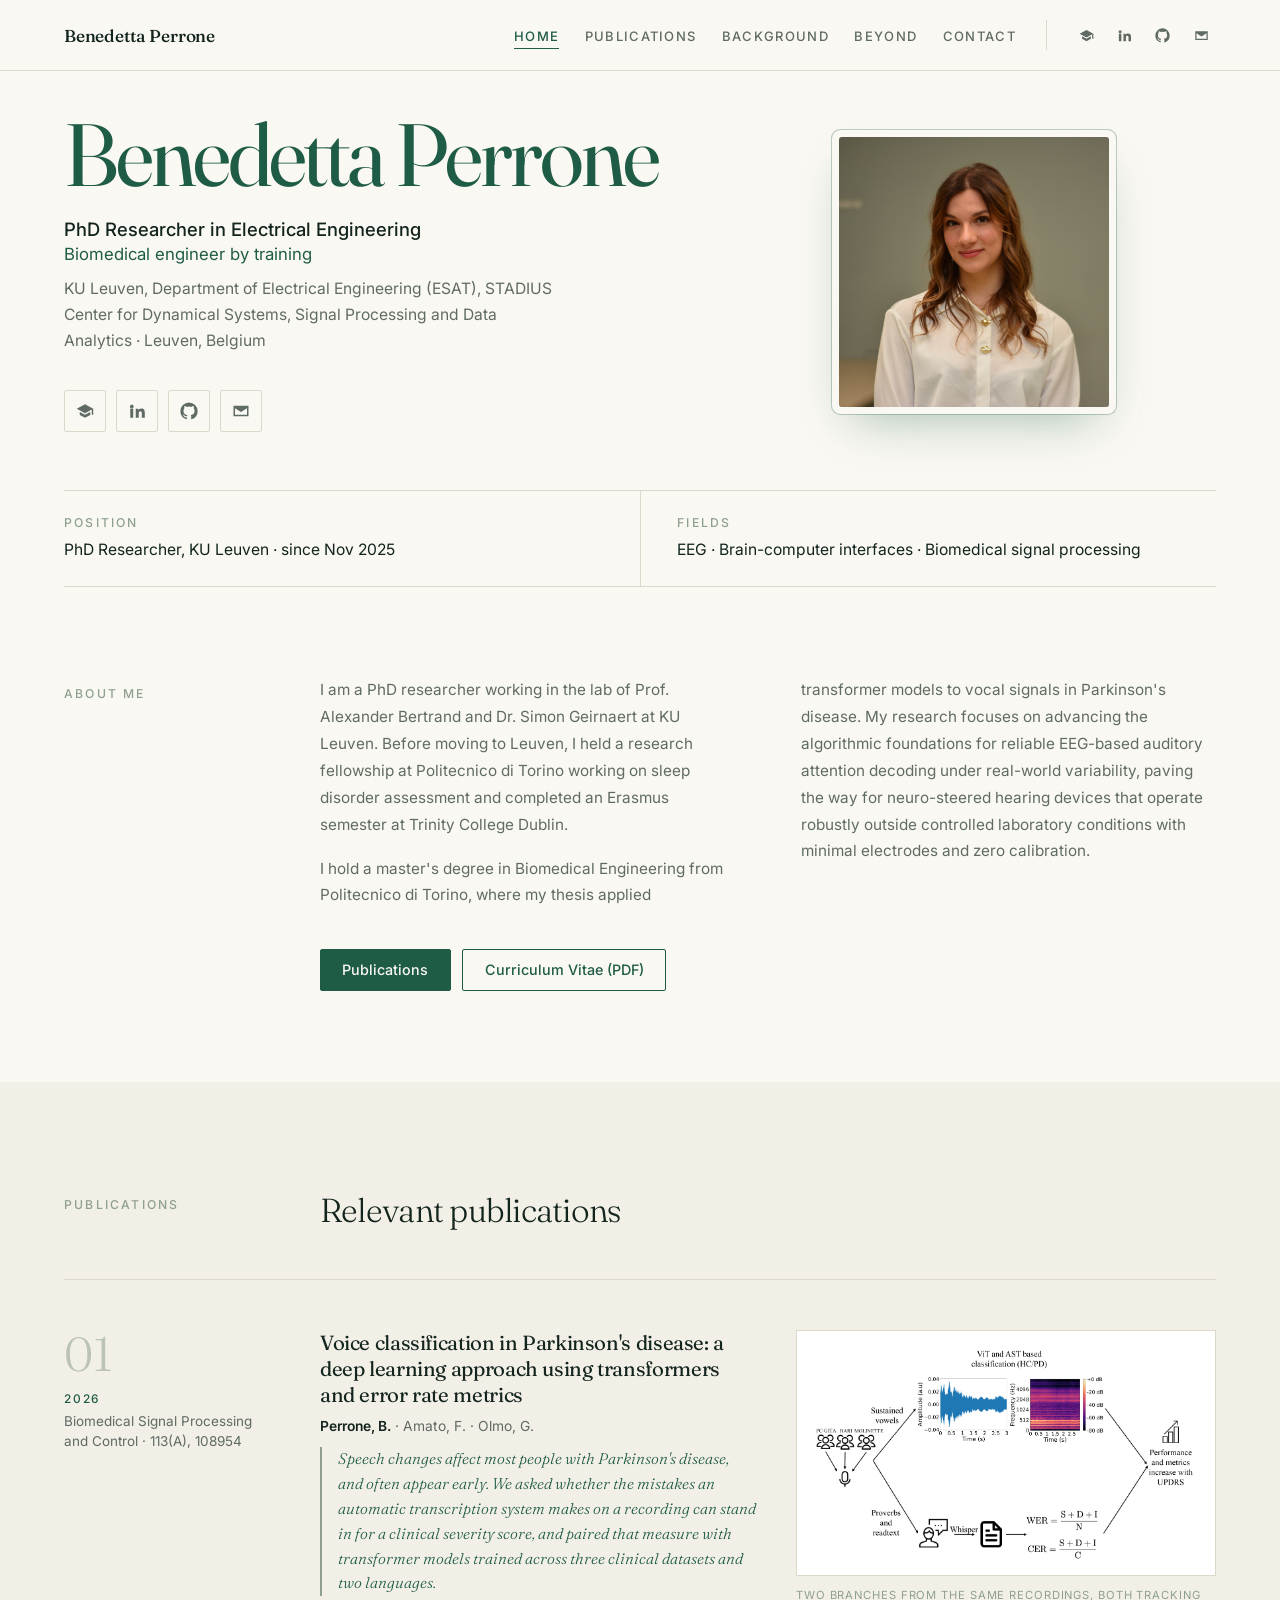
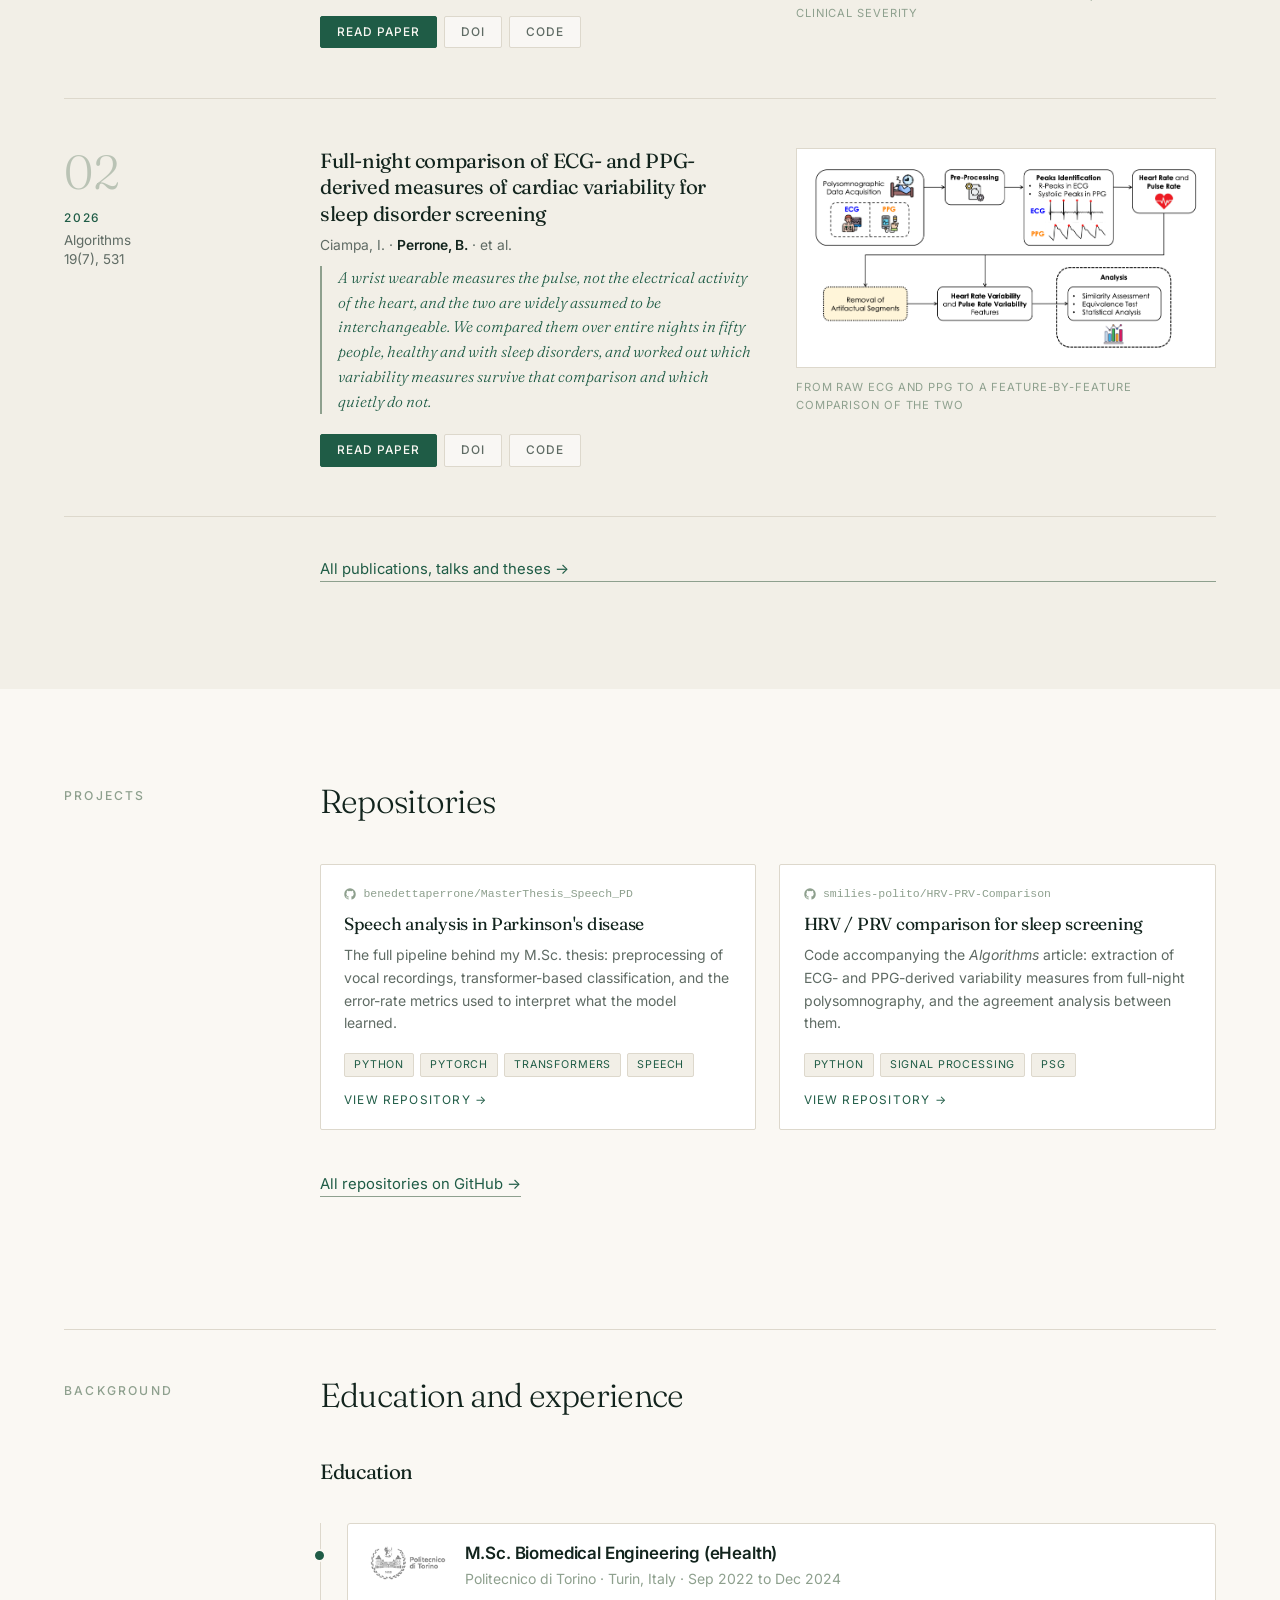
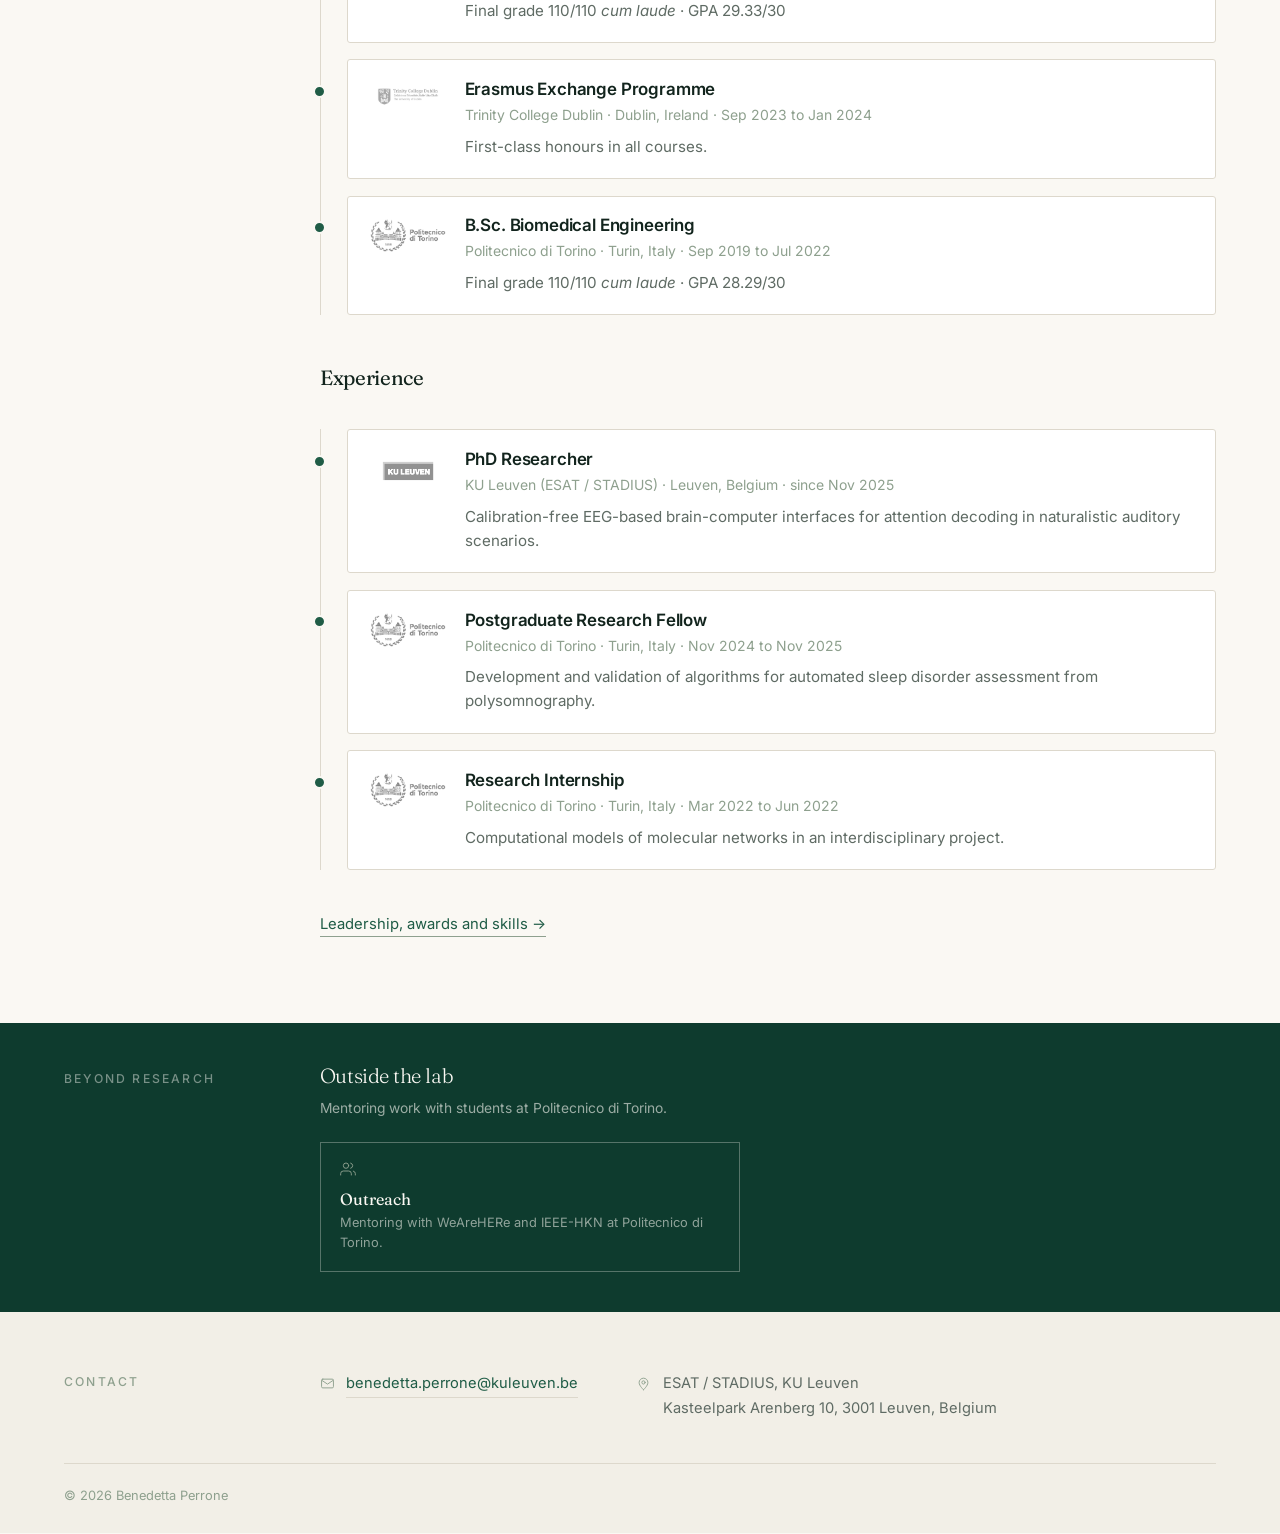
==== index.html @ c85f38c5 "Add GA4 tracking and SEO indexing files Co-authored-by: Copilot App <223556219+Copilot@users.noreply" ====
<!DOCTYPE html>
<html lang="en">
<head>
  <meta charset="UTF-8" />
  <meta name="viewport" content="width=device-width, initial-scale=1.0" />
  <title>Benedetta Perrone | PhD Researcher</title>
  <meta name="description" content="Benedetta Perrone, PhD researcher at KU Leuven working on EEG-based brain-computer interfaces for auditory attention decoding." />
  <meta name="theme-color" content="#1f5c46" />

  <link rel="icon" href="data:image/svg+xml,%3Csvg xmlns='http://www.w3.org/2000/svg' viewBox='0 0 64 64'%3E%3Crect width='64' height='64' rx='6' fill='%231f5c46'/%3E%3Ctext x='32' y='43' font-family='Georgia, serif' font-size='30' fill='%23faf8f3' text-anchor='middle'%3EBP%3C/text%3E%3C/svg%3E" />

  <meta property="og:type" content="profile" />
  <meta property="og:title" content="Benedetta Perrone | PhD Researcher" />
  <meta property="og:description" content="PhD researcher in EEG-based brain-computer interfaces at KU Leuven." />
  <meta property="og:image" content="images/benedetta.jpg" />
  <meta property="og:url" content="https://benedettaperrone.github.io/" />
  <meta name="twitter:card" content="summary" />
  <meta name="twitter:title" content="Benedetta Perrone | PhD Researcher" />
  <meta name="twitter:description" content="PhD researcher in EEG-based brain-computer interfaces at KU Leuven." />
  <meta name="twitter:image" content="images/benedetta.jpg" />

  <script type="application/ld+json">
  {
    "@context": "https://schema.org",
    "@type": "Person",
    "name": "Benedetta Perrone",
    "jobTitle": "PhD Researcher",
    "affiliation": { "@type": "CollegeOrUniversity", "name": "KU Leuven" },
    "alumniOf": [
      { "@type": "CollegeOrUniversity", "name": "Politecnico di Torino" },
      { "@type": "CollegeOrUniversity", "name": "Trinity College Dublin" }
    ],
    "knowsAbout": ["EEG", "Brain-Computer Interfaces", "Biomedical Signal Processing", "Deep Learning"],
    "sameAs": [
      "https://www.linkedin.com/in/benedetta-perrone/",
      "https://github.com/benedettaperrone",
      "https://scholar.google.com/citations?user=cEQqSfsAAAAJ&hl=it&oi=ao"
    ]
  }
  </script>

  <link rel="preconnect" href="https://fonts.googleapis.com">
  <link rel="preconnect" href="https://fonts.gstatic.com" crossorigin>
  <link href="https://fonts.googleapis.com/css2?family=Fraunces:ital,opsz,wght@0,9..144,300;0,9..144,400;0,9..144,500;1,9..144,300&family=Inter:wght@400;500;600&display=swap" rel="stylesheet">
  <link rel="stylesheet" href="styles.css" />
  <!-- Google tag (gtag.js) -->
  <script async src="https://www.googletagmanager.com/gtag/js?id=G-70KGV6CNRB"></script>
  <script>
    window.dataLayer = window.dataLayer || [];
    function gtag(){dataLayer.push(arguments);}
    gtag('js', new Date());

    gtag('config', 'G-70KGV6CNRB');
  </script>
</head>
<body>
<a class="skip-link" href="#main">Skip to content</a>

<header>
  <nav class="wrap nav" aria-label="Main">
    <a class="mark" href="index.html">Benedetta Perrone</a>

    <button type="button" class="navtoggle" id="navToggle" aria-label="Menu" aria-expanded="false" aria-controls="navMenu">
      <span></span><span></span><span></span>
    </button>

    <div class="navmenu" id="navMenu">
      <ul class="navgroup">
        <li><a href="index.html" class="on">Home</a></li>
        <li><a href="publications.html">Publications</a></li>
        <li><a href="cv.html">Background</a></li>
        <li><a href="beyond.html">Beyond</a></li>
        <li><a href="#contact">Contact</a></li>
      </ul>
    </div>

    <div class="socials">
      <a href="https://scholar.google.com/citations?user=cEQqSfsAAAAJ&hl=it&oi=ao" target="_blank" rel="noopener" aria-label="Google Scholar"><svg viewBox="0 0 24 24" aria-hidden="true"><path d="M12 3L1 9l11 6 9-4.91V17h2V9L12 3zM5 13.18v4L12 21l7-3.82v-4L12 17l-7-3.82z"/></svg></a>
      <a href="https://www.linkedin.com/in/benedetta-perrone/" target="_blank" rel="noopener" aria-label="LinkedIn"><svg viewBox="0 0 24 24" aria-hidden="true"><path d="M4.98 3.5a2.5 2.5 0 11.02 5 2.5 2.5 0 01-.02-5zM3 9h4v12H3V9zm7 0h3.8v1.7h.05c.53-.95 1.83-1.95 3.77-1.95 4.03 0 4.78 2.5 4.78 5.76V21h-4v-5.6c0-1.34-.03-3.06-1.9-3.06-1.9 0-2.2 1.45-2.2 2.96V21h-4V9z"/></svg></a>
      <a href="https://github.com/benedettaperrone" target="_blank" rel="noopener" aria-label="GitHub"><svg viewBox="0 0 24 24" aria-hidden="true"><path d="M12 .5A11.5 11.5 0 00.5 12a11.5 11.5 0 007.86 10.92c.58.1.79-.25.79-.56v-2c-3.2.7-3.88-1.37-3.88-1.37-.53-1.34-1.29-1.7-1.29-1.7-1.05-.72.08-.7.08-.7 1.16.08 1.77 1.2 1.77 1.2 1.03 1.77 2.7 1.26 3.36.96.1-.75.4-1.26.73-1.55-2.55-.29-5.24-1.28-5.24-5.7 0-1.26.45-2.29 1.19-3.1-.12-.29-.52-1.46.11-3.05 0 0 .97-.31 3.18 1.18a11 11 0 015.8 0c2.2-1.49 3.17-1.18 3.17-1.18.63 1.59.23 2.76.11 3.05.74.81 1.19 1.84 1.19 3.1 0 4.43-2.7 5.4-5.27 5.69.42.36.78 1.06.78 2.14v3.17c0 .31.21.67.8.56A11.5 11.5 0 0023.5 12 11.5 11.5 0 0012 .5z"/></svg></a>
      <a href="mailto:benedetta.perrone@kuleuven.be" aria-label="Email"><svg viewBox="0 0 24 24" aria-hidden="true"><path d="M2 5h20v14H2V5zm10 7L3.5 6.5h17L12 12zM4 8.2V17h16V8.2l-8 5.2-8-5.2z"/></svg></a>
    </div>
  </nav>
</header>

<main id="main">

  <div class="wrap">
    <section class="hero">
      <div>
        <h1>Benedetta Perrone</h1>
        <p class="role">PhD Researcher in Electrical Engineering</p>
        <p class="role2">Biomedical engineer by training</p>
        <p class="affil">KU Leuven, Department of Electrical Engineering (ESAT), STADIUS Center for Dynamical Systems, Signal Processing and Data Analytics &middot; Leuven, Belgium</p>

        <div class="herosoc">
          <a href="https://scholar.google.com/citations?user=cEQqSfsAAAAJ&hl=it&oi=ao" target="_blank" rel="noopener" aria-label="Google Scholar"><svg viewBox="0 0 24 24" aria-hidden="true"><path d="M12 3L1 9l11 6 9-4.91V17h2V9L12 3zM5 13.18v4L12 21l7-3.82v-4L12 17l-7-3.82z"/></svg></a>
          <a href="https://www.linkedin.com/in/benedetta-perrone/" target="_blank" rel="noopener" aria-label="LinkedIn"><svg viewBox="0 0 24 24" aria-hidden="true"><path d="M4.98 3.5a2.5 2.5 0 11.02 5 2.5 2.5 0 01-.02-5zM3 9h4v12H3V9zm7 0h3.8v1.7h.05c.53-.95 1.83-1.95 3.77-1.95 4.03 0 4.78 2.5 4.78 5.76V21h-4v-5.6c0-1.34-.03-3.06-1.9-3.06-1.9 0-2.2 1.45-2.2 2.96V21h-4V9z"/></svg></a>
          <a href="https://github.com/benedettaperrone" target="_blank" rel="noopener" aria-label="GitHub"><svg viewBox="0 0 24 24" aria-hidden="true"><path d="M12 .5A11.5 11.5 0 00.5 12a11.5 11.5 0 007.86 10.92c.58.1.79-.25.79-.56v-2c-3.2.7-3.88-1.37-3.88-1.37-.53-1.34-1.29-1.7-1.29-1.7-1.05-.72.08-.7.08-.7 1.16.08 1.77 1.2 1.77 1.2 1.03 1.77 2.7 1.26 3.36.96.1-.75.4-1.26.73-1.55-2.55-.29-5.24-1.28-5.24-5.7 0-1.26.45-2.29 1.19-3.1-.12-.29-.52-1.46.11-3.05 0 0 .97-.31 3.18 1.18a11 11 0 015.8 0c2.2-1.49 3.17-1.18 3.17-1.18.63 1.59.23 2.76.11 3.05.74.81 1.19 1.84 1.19 3.1 0 4.43-2.7 5.4-5.27 5.69.42.36.78 1.06.78 2.14v3.17c0 .31.21.67.8.56A11.5 11.5 0 0023.5 12 11.5 11.5 0 0012 .5z"/></svg></a>
          <a href="mailto:benedetta.perrone@kuleuven.be" aria-label="Email"><svg viewBox="0 0 24 24" aria-hidden="true"><path d="M2 5h20v14H2V5zm10 7L3.5 6.5h17L12 12zM4 8.2V17h16V8.2l-8 5.2-8-5.2z"/></svg></a>
        </div>
      </div>

      <div class="portrait">
        <img src="images/benedetta.jpg" alt="Benedetta Perrone" width="1000" height="1000">
      </div>
    </section>
  </div>

  <div class="wrap">
    <dl class="strip">
      <div><dt class="label">Position</dt><dd>PhD Researcher, KU Leuven &middot; since Nov 2025</dd></div>
      <div><dt class="label">Fields</dt><dd>EEG &middot; Brain-computer interfaces &middot; Biomedical signal processing</dd></div>
    </dl>
  </div>

  <!-- ============ ABOUT ============ -->
  <section id="about">
    <div class="wrap sec">
      <h2 class="label">About me</h2>
      <div>
        <div class="bioblock">
          <p class="bio">I am a PhD researcher working in the lab of Prof. Alexander Bertrand and Dr. Simon Geirnaert at KU Leuven. Before moving to Leuven, I held a research fellowship at Politecnico di Torino working on sleep disorder assessment and completed an Erasmus semester at Trinity College Dublin.</p>
          <p class="bio">I hold a master's degree in Biomedical Engineering from Politecnico di Torino, where my thesis applied transformer models to vocal signals in Parkinson's disease. My research focuses on advancing the algorithmic foundations for reliable EEG-based auditory attention decoding under real-world variability, paving the way for neuro-steered hearing devices that operate robustly outside controlled laboratory conditions with minimal electrodes and zero calibration.</p>
        </div>
        <div class="acts">
          <a class="btn solid" href="publications.html">Publications</a>
          <a class="btn line" href="cv/CV_BenedettaPerrone.pdf" download>Curriculum Vitae (PDF)</a>
        </div>
      </div>
    </div>
  </section>

  <!-- ============ PUBLICATIONS ============ -->
  <section class="pubs" id="publications">
    <div class="wrap">
      <div class="head">
        <span class="label">Publications</span>
        <div>
          <h2 class="lead">Relevant publications</h2>
        </div>
      </div>

      <div class="plist">
        <article class="pitem">
          <div class="pside">
            <span class="pnum">01</span>
            <span class="pyear">2026</span>
            <span class="pven">Biomedical Signal Processing<br>and Control &middot; 113(A), 108954</span>
          </div>
          <div class="pbody">
            <div>
              <h3><a href="https://doi.org/10.1016/j.bspc.2025.108954" target="_blank" rel="noopener">Voice classification in Parkinson's disease: a deep learning approach using transformers and error rate metrics</a></h3>
              <p class="pauth"><b>Perrone, B.</b> &middot; Amato, F. &middot; Olmo, G.</p>
              <p class="pwhy">Speech changes affect most people with Parkinson's disease, and often appear early. We asked whether the mistakes an automatic transcription system makes on a recording can stand in for a clinical severity score, and paired that measure with transformer models trained across three clinical datasets and two languages.</p>
              <div class="chips">
                <a class="chip k" href="https://doi.org/10.1016/j.bspc.2025.108954" target="_blank" rel="noopener">Read paper</a>
                <a class="chip" href="https://doi.org/10.1016/j.bspc.2025.108954" target="_blank" rel="noopener">DOI</a>
                <a class="chip" href="https://github.com/benedettaperrone/MasterThesis_Speech_PD" target="_blank" rel="noopener">Code</a>
              </div>
            </div>
            <div>
              <div class="pfig"><a href="images/pub-parkinson.png" target="_blank" rel="noopener" aria-label="Open the study design figure at full size"><img src="images/pub-parkinson.png" alt="Study design: recordings from three clinical datasets split into two branches, sustained vowels feeding transformer classifiers through waveforms and mel-spectrograms, and read speech feeding word and character error rates computed from Whisper transcriptions." width="2342" height="1295" loading="lazy"></a></div>
              <p class="figcap">Two branches from the same recordings, both tracking clinical severity</p>
            </div>
          </div>
        </article>

        <article class="pitem">
          <div class="pside">
            <span class="pnum">02</span>
            <span class="pyear">2026</span>
            <span class="pven">Algorithms<br>19(7), 531</span>
          </div>
          <div class="pbody">
            <div>
              <h3><a href="https://doi.org/10.3390/a19070531" target="_blank" rel="noopener">Full-night comparison of ECG- and PPG-derived measures of cardiac variability for sleep disorder screening</a></h3>
              <p class="pauth">Ciampa, I. &middot; <b>Perrone, B.</b> &middot; et al.</p>
              <p class="pwhy">A wrist wearable measures the pulse, not the electrical activity of the heart, and the two are widely assumed to be interchangeable. We compared them over entire nights in fifty people, healthy and with sleep disorders, and worked out which variability measures survive that comparison and which quietly do not.</p>
              <div class="chips">
                <a class="chip k" href="https://doi.org/10.3390/a19070531" target="_blank" rel="noopener">Read paper</a>
                <a class="chip" href="https://doi.org/10.3390/a19070531" target="_blank" rel="noopener">DOI</a>
                <a class="chip" href="https://github.com/smilies-polito/HRV-PRV-Comparison" target="_blank" rel="noopener">Code</a>
              </div>
            </div>
            <div>
              <div class="pfig"><a href="images/pub-sleep.png" target="_blank" rel="noopener" aria-label="Open the analysis pipeline figure at full size"><img src="images/pub-sleep.png" alt="Analysis pipeline: polysomnographic ECG and PPG are pre-processed, peaks are detected, heart rate and pulse rate are extracted, and their variability features are compared." width="911" height="442" loading="lazy"></a></div>
              <p class="figcap">From raw ECG and PPG to a feature-by-feature comparison of the two</p>
            </div>
          </div>
        </article>
      </div>

      <div class="pmore"><span></span><a href="publications.html">All publications, talks and theses &rarr;</a></div>
    </div>
  </section>

  <!-- ============ PROJECTS ============ -->
  <section id="projects">
    <div class="wrap sec">
      <span class="label">Projects</span>
      <div>
        <h2 class="lead">Repositories</h2>
        <div class="pgrid">
          <a class="pcard" href="https://github.com/benedettaperrone/MasterThesis_Speech_PD" target="_blank" rel="noopener">
            <span class="repo"><svg viewBox="0 0 24 24" aria-hidden="true"><path d="M12 .5A11.5 11.5 0 00.5 12a11.5 11.5 0 007.86 10.92c.58.1.79-.25.79-.56v-2c-3.2.7-3.88-1.37-3.88-1.37-.53-1.34-1.29-1.7-1.29-1.7-1.05-.72.08-.7.08-.7 1.16.08 1.77 1.2 1.77 1.2 1.03 1.77 2.7 1.26 3.36.96.1-.75.4-1.26.73-1.55-2.55-.29-5.24-1.28-5.24-5.7 0-1.26.45-2.29 1.19-3.1-.12-.29-.52-1.46.11-3.05 0 0 .97-.31 3.18 1.18a11 11 0 015.8 0c2.2-1.49 3.17-1.18 3.17-1.18.63 1.59.23 2.76.11 3.05.74.81 1.19 1.84 1.19 3.1 0 4.43-2.7 5.4-5.27 5.69.42.36.78 1.06.78 2.14v3.17c0 .31.21.67.8.56A11.5 11.5 0 0023.5 12 11.5 11.5 0 0012 .5z"/></svg>benedettaperrone/MasterThesis_Speech_PD</span>
            <h3>Speech analysis in Parkinson's disease</h3>
            <p>The full pipeline behind my M.Sc. thesis: preprocessing of vocal recordings, transformer-based classification, and the error-rate metrics used to interpret what the model learned.</p>
            <div class="ptags"><span>Python</span><span>PyTorch</span><span>Transformers</span><span>Speech</span></div>
            <span class="go">View repository &rarr;</span>
          </a>
          <a class="pcard" href="https://github.com/smilies-polito/HRV-PRV-Comparison" target="_blank" rel="noopener">
            <span class="repo"><svg viewBox="0 0 24 24" aria-hidden="true"><path d="M12 .5A11.5 11.5 0 00.5 12a11.5 11.5 0 007.86 10.92c.58.1.79-.25.79-.56v-2c-3.2.7-3.88-1.37-3.88-1.37-.53-1.34-1.29-1.7-1.29-1.7-1.05-.72.08-.7.08-.7 1.16.08 1.77 1.2 1.77 1.2 1.03 1.77 2.7 1.26 3.36.96.1-.75.4-1.26.73-1.55-2.55-.29-5.24-1.28-5.24-5.7 0-1.26.45-2.29 1.19-3.1-.12-.29-.52-1.46.11-3.05 0 0 .97-.31 3.18 1.18a11 11 0 015.8 0c2.2-1.49 3.17-1.18 3.17-1.18.63 1.59.23 2.76.11 3.05.74.81 1.19 1.84 1.19 3.1 0 4.43-2.7 5.4-5.27 5.69.42.36.78 1.06.78 2.14v3.17c0 .31.21.67.8.56A11.5 11.5 0 0023.5 12 11.5 11.5 0 0012 .5z"/></svg>smilies-polito/HRV-PRV-Comparison</span>
            <h3>HRV / PRV comparison for sleep screening</h3>
            <p>Code accompanying the <i>Algorithms</i> article: extraction of ECG- and PPG-derived variability measures from full-night polysomnography, and the agreement analysis between them.</p>
            <div class="ptags"><span>Python</span><span>Signal processing</span><span>PSG</span></div>
            <span class="go">View repository &rarr;</span>
          </a>
        </div>
        <p class="secmore"><a href="https://github.com/benedettaperrone" target="_blank" rel="noopener">All repositories on GitHub &rarr;</a></p>
      </div>
    </div>
  </section>

  <!-- ============ BACKGROUND ============ -->
  <section id="background">
    <div class="wrap sec">
      <span class="label">Background</span>
      <div>
        <h2 class="lead">Education and experience</h2>

        <h3 class="subh" style="margin-top:2.6rem">Education</h3>
        <div class="tl">
          <div class="card">
            <img class="cardlogo" src="images/politecnico_di_torino.png" alt="" width="450" height="200" loading="lazy">
            <div>
              <h3>M.Sc. Biomedical Engineering (eHealth)</h3>
              <p class="meta">Politecnico di Torino &middot; Turin, Italy &middot; Sep 2022 to Dec 2024</p>
              <p>Final grade 110/110 <i>cum laude</i> &middot; GPA 29.33/30</p>
            </div>
          </div>
          <div class="card">
            <img class="cardlogo" src="images/Trinity-Main-Logo.jpg" alt="" width="1713" height="591" loading="lazy">
            <div>
              <h3>Erasmus Exchange Programme</h3>
              <p class="meta">Trinity College Dublin &middot; Dublin, Ireland &middot; Sep 2023 to Jan 2024</p>
              <p>First-class honours in all courses.</p>
            </div>
          </div>
          <div class="card">
            <img class="cardlogo" src="images/politecnico_di_torino.png" alt="" width="450" height="200" loading="lazy">
            <div>
              <h3>B.Sc. Biomedical Engineering</h3>
              <p class="meta">Politecnico di Torino &middot; Turin, Italy &middot; Sep 2019 to Jul 2022</p>
              <p>Final grade 110/110 <i>cum laude</i> &middot; GPA 28.29/30</p>
            </div>
          </div>
        </div>

        <h3 class="subh">Experience</h3>
        <div class="tl">
          <div class="card">
            <img class="cardlogo" src="images/kuleuven.png" alt="" width="600" height="300" loading="lazy">
            <div>
              <h3>PhD Researcher</h3>
              <p class="meta">KU Leuven (ESAT / STADIUS) &middot; Leuven, Belgium &middot; since Nov 2025</p>
              <p>Calibration-free EEG-based brain-computer interfaces for attention decoding in naturalistic auditory scenarios.</p>
            </div>
          </div>
          <div class="card">
            <img class="cardlogo" src="images/politecnico_di_torino.png" alt="" width="450" height="200" loading="lazy">
            <div>
              <h3>Postgraduate Research Fellow</h3>
              <p class="meta">Politecnico di Torino &middot; Turin, Italy &middot; Nov 2024 to Nov 2025</p>
              <p>Development and validation of algorithms for automated sleep disorder assessment from polysomnography.</p>
            </div>
          </div>
          <div class="card">
            <img class="cardlogo" src="images/politecnico_di_torino.png" alt="" width="450" height="200" loading="lazy">
            <div>
              <h3>Research Internship</h3>
              <p class="meta">Politecnico di Torino &middot; Turin, Italy &middot; Mar 2022 to Jun 2022</p>
              <p>Computational models of molecular networks in an interdisciplinary project.</p>
            </div>
          </div>
        </div>

        <p class="secmore"><a href="cv.html">Leadership, awards and skills &rarr;</a></p>
      </div>
    </div>
  </section>

  <!-- ============ BEYOND ============ -->
  <section class="beyond">
    <div class="wrap sec">
      <span class="label">Beyond research</span>
      <div>
        <h2 class="lead">Outside the lab</h2>
        <p class="sub">Mentoring work with students at Politecnico di Torino.</p>
        <div class="bgrid">
          <!-- TODO [CONTENT] MUSIC CARD, HIDDEN WITH ITS SECTION
               Uncomment together with the Music section in beyond.html,
               once that text exists. The card links to an anchor that
               does not currently exist on the page.

          <a class="bcard" href="beyond.html#music">
            <svg viewBox="0 0 24 24" aria-hidden="true"><path d="M9 18V5l12-2v13"/><circle cx="6" cy="18" r="3"/><circle cx="18" cy="16" r="3"/></svg>
            <h3>Music</h3>
            <p>What I listen to, and what changes when you study how the brain follows one voice through noise.</p>
          </a>

               =========================================== -->
          <a class="bcard" href="beyond.html#outreach">
            <svg viewBox="0 0 24 24" aria-hidden="true"><path d="M17 21v-2a4 4 0 00-4-4H5a4 4 0 00-4 4v2"/><circle cx="9" cy="7" r="4"/><path d="M23 21v-2a4 4 0 00-3-3.87M16 3.13a4 4 0 010 7.75"/></svg>
            <h3>Outreach</h3>
            <p>Mentoring with WeAreHERe and IEEE-HKN at Politecnico di Torino.</p>
          </a>
          <!-- TODO [CONTENT] PHOTOS CARD, HIDDEN WITH ITS SECTION
               Uncomment together with the Three cities section in
               beyond.html, once the city photos exist. Also restore the
               "and the two things I spend the rest of my time on" sense
               of the .sub line above, which was narrowed to outreach
               only while the other two are hidden.

          <a class="bcard" href="beyond.html#photos">
            <svg viewBox="0 0 24 24" aria-hidden="true"><path d="M23 19a2 2 0 01-2 2H3a2 2 0 01-2-2V8a2 2 0 012-2h4l2-3h6l2 3h4a2 2 0 012 2z"/><circle cx="12" cy="13" r="4"/></svg>
            <h3>Photos</h3>
            <p>Turin, Dublin and Leuven, shot on the walks between the lab and home.</p>
          </a>

               =========================================== -->
        </div>
      </div>
    </div>
  </section>

  <!-- ============ CONTACT ============ -->
  <div class="contact" id="contact">
    <div class="wrap">
      <span class="label">Contact</span>
      <ul class="clist">
        <li><svg viewBox="0 0 24 24" aria-hidden="true"><rect x="2.5" y="5" width="19" height="14" rx="2"/><path d="M3 7l9 6 9-6"/></svg><a href="mailto:benedetta.perrone@kuleuven.be">benedetta.perrone@kuleuven.be</a></li>
        <li><svg viewBox="0 0 24 24" aria-hidden="true"><path d="M12 22s7-6.2 7-11.5A7 7 0 005 10.5C5 15.8 12 22 12 22z"/><circle cx="12" cy="10.3" r="2.6"/></svg><span>ESAT / STADIUS, KU Leuven<br>Kasteelpark Arenberg 10, 3001 Leuven, Belgium</span></li>
      </ul>
    </div>
  </div>
</main>

<footer>
  <div class="wrap">
    <span>&copy; <span id="year"></span> Benedetta Perrone</span>
  </div>
</footer>

<script src="site.js"></script>
</body>
</html>
---- styles.css ----
/* ============================================================
   Benedetta Perrone — portfolio
   Palette: warm paper + forest green. Display: Fraunces. Text: Inter.
   ============================================================ */

:root{
  --ink:#12241d;
  --green:#1f5c46;
  --green-deep:#0e3b2e;
  --sage:#8ea08e;
  --paper:#faf8f3;
  --paper-2:#f2efe7;
  --rule:#ddd8cc;
  --muted:#5f6b64;
}
*{box-sizing:border-box;margin:0;padding:0}
html{scroll-behavior:smooth;font-size:103%}
body{background:var(--paper);color:var(--ink);font-family:Inter,sans-serif;-webkit-font-smoothing:antialiased}
.wrap{width:min(1180px,90%);margin:0 auto}
a{color:inherit}
img{max-width:100%}
.label{font-size:.74rem;font-weight:500;letter-spacing:.18em;text-transform:uppercase}

.skip-link{position:absolute;left:-9999px;top:0;background:var(--green);color:var(--paper);
  padding:.65rem 1rem;z-index:100;text-decoration:none}
.skip-link:focus{left:0}
a:focus-visible,button:focus-visible{outline:2px solid var(--green);outline-offset:3px}

/* ---------- header ---------- */
header{position:sticky;top:0;z-index:20;background:rgba(250,248,243,.9);backdrop-filter:blur(10px);border-bottom:1px solid var(--rule)}
.nav{display:flex;align-items:center;gap:1.8rem;height:70px}
.mark{font-family:Fraunces,serif;font-weight:500;font-size:1.05rem;letter-spacing:-.01em;text-decoration:none;margin-right:auto}
.navmenu{display:flex;align-items:center;gap:1.55rem}
.navgroup{display:flex;gap:1.55rem;list-style:none}
.navsplit{width:1px;height:20px;background:var(--rule)}
.navgroup a{text-decoration:none;font-size:.79rem;font-weight:500;letter-spacing:.1em;text-transform:uppercase;color:var(--muted);padding-bottom:4px;border-bottom:1px solid transparent;transition:.16s}
.navgroup.pages a{color:var(--green)}
.navgroup a:hover,.navgroup a.on{color:var(--green);border-color:var(--green)}
.socials{display:flex;gap:.5rem;padding-left:1.5rem;border-left:1px solid var(--rule)}
.socials a{display:grid;place-items:center;width:30px;height:30px;border-radius:50%;color:var(--muted);transition:.16s}
.socials a:hover{background:var(--green);color:#fff}
.socials svg{width:15px;height:15px;fill:currentColor}

.navtoggle{display:none;flex-direction:column;justify-content:center;gap:5px;width:38px;height:38px;
  border:1px solid var(--rule);border-radius:2px;background:transparent;cursor:pointer}
.navtoggle span{display:block;height:1.5px;width:16px;margin:0 auto;background:var(--ink);transition:.2s}
.navtoggle[aria-expanded="true"] span:nth-child(1){transform:translateY(6.5px) rotate(45deg)}
.navtoggle[aria-expanded="true"] span:nth-child(2){opacity:0}
.navtoggle[aria-expanded="true"] span:nth-child(3){transform:translateY(-6.5px) rotate(-45deg)}

/* ---------- hero: identity left, portrait right ---------- */
/* Third track is an empty spacer: it pulls the portrait in off the right edge
   without shrinking it, and the mobile query drops back to one column so it
   disappears on its own. */
.hero{display:grid;grid-template-columns:1fr 270px 2.5rem;gap:4rem;align-items:center;padding:2.5rem 0 3.5rem}
.hero h1{font-family:Fraunces,Georgia,serif;font-weight:400;font-size:clamp(2.9rem,6.9vw,5.4rem);line-height:.98;letter-spacing:-.035em;color:var(--green);margin-bottom:1.2rem}
.role{font-size:1.12rem;color:var(--ink);font-weight:500;margin-bottom:.2rem}
.role2{font-size:1.02rem;color:var(--green);font-weight:400;margin-bottom:.75rem}
.affil{font-size:.95rem;color:var(--muted);line-height:1.65;max-width:50ch}
/* height:auto is required — without it the img's height attribute wins and
   aspect-ratio is ignored, which stretches the portrait into a strip. */
.portrait img{width:100%;height:auto;aspect-ratio:1/1;object-fit:cover;object-position:50% 25%;display:block;border-radius:3px;
  box-shadow:0 0 0 7px var(--paper),0 0 0 8px rgba(31,92,70,.28),0 22px 48px -14px rgba(31,92,70,.42)}
.herosoc{display:flex;gap:.6rem;margin-top:2.2rem;flex-wrap:wrap}
.herosoc a{display:grid;place-items:center;width:42px;height:42px;border:1px solid var(--rule);border-radius:2px;color:var(--muted);transition:.16s}
.herosoc a:hover{background:var(--green);border-color:var(--green);color:var(--paper)}
.herosoc svg{width:18px;height:18px;fill:currentColor}

/* ---------- sub-page header ---------- */
.pagehead{padding:4.5rem 0 3rem;border-bottom:1px solid var(--rule)}
.pagehead .label{color:var(--sage);display:block;margin-bottom:1.1rem}
.pagehead h1{font-family:Fraunces,Georgia,serif;font-weight:400;font-size:clamp(2.2rem,4.6vw,3.6rem);line-height:1.04;letter-spacing:-.03em;color:var(--green);margin-bottom:1.2rem}
.pagehead p{font-size:1.02rem;line-height:1.75;color:var(--muted);max-width:62ch}

/* ---------- about ---------- */
.bioblock{columns:2;column-gap:4rem;margin-top:2.2rem}
/* In About the block is the first thing in the column: no heading above it to
   clear, so the top margin would only push it out of line with the side label. */
.bioblock:first-child{margin-top:0}
.bio{font-size:.93rem;line-height:1.75;color:var(--muted);margin-bottom:1.05rem}
.bio a{color:var(--green);text-decoration:underline;text-decoration-color:var(--sage);text-underline-offset:3px}
.acts{display:flex;gap:.7rem;flex-wrap:wrap;margin-top:2.4rem}
.btn{font-size:.87rem;font-weight:500;padding:.7rem 1.3rem;border-radius:2px;text-decoration:none;border:1px solid var(--green);transition:.16s}
.btn.solid{background:var(--green);color:var(--paper)}
.btn.solid:hover{background:var(--green-deep);border-color:var(--green-deep)}
.btn.line{color:var(--green)}
.btn.line:hover{background:var(--paper-2)}

/* ---------- facts strip ---------- */
/* auto-fit rather than a fixed count: the strip has to stay balanced whether it
   carries two facts or three. */
.strip{border-top:1px solid var(--rule);border-bottom:1px solid var(--rule);
  display:grid;grid-template-columns:repeat(auto-fit,minmax(260px,1fr))}
.strip div{padding:1.5rem 0}
.strip div + div{border-left:1px solid var(--rule);padding-left:2.2rem}
.strip dt{color:var(--sage);margin-bottom:.45rem}
.strip dd{font-size:.95rem;line-height:1.5}

/* ---------- section shell ---------- */
section{padding:5.5rem 0;scroll-margin-top:88px}
/* Hairline between consecutive sections. Skipped when the next block brings its
   own background (.pubs, .beyond), which already reads as a separation. */
section + section > .wrap{position:relative}
section + section > .wrap::before{content:"";position:absolute;top:-2.75rem;left:0;right:0;height:1px;background:var(--rule)}
/* .pubs and .beyond carry their own background, which already separates them,
   both from the block above and the block below. */
.pubs + section > .wrap::before,
.beyond + section > .wrap::before,
section.pubs > .wrap::before,
section.beyond > .wrap::before{display:none}
/* .contact draws its own border-top, so it never needs the hairline. */
.beyond + .contact{border-top:none}
.sec{display:grid;grid-template-columns:190px 1fr;gap:4rem}
/* Without a side label the 190px track would just be a hole in the layout. */
.sec.nolabel{grid-template-columns:1fr;gap:0}
.sec > .label{color:var(--sage);padding-top:.5rem}
.lead{font-family:Fraunces,Georgia,serif;font-weight:300;font-size:clamp(1.55rem,2.6vw,2.2rem);line-height:1.24;letter-spacing:-.022em;max-width:24ch}

/* ---------- publications ---------- */
.pubs{background:var(--paper-2);padding:6.5rem 0}
.pubs .head{display:grid;grid-template-columns:190px 1fr;gap:4rem;margin-bottom:3rem}
.pubs .head > .label{color:var(--sage);padding-top:.5rem}
.pubs .head .note{color:var(--muted);font-size:.96rem;line-height:1.7;max-width:48ch;margin-top:1.1rem}
.plist{border-top:1px solid var(--rule)}
.pitem{display:grid;grid-template-columns:190px 1fr;gap:4rem;padding:3rem 0;border-bottom:1px solid var(--rule)}
.pside .pnum{font-family:Fraunces,serif;font-weight:300;font-size:2.9rem;line-height:1;color:var(--sage);opacity:.55;display:block;margin-bottom:.9rem}
.pside .pyear{font-size:.72rem;font-weight:500;letter-spacing:.15em;text-transform:uppercase;color:var(--green);display:block}
.pside .pven{font-size:.82rem;color:var(--muted);margin-top:.35rem;display:block;line-height:1.45}
/* Figure column is wider than the text needs, deliberately: these are dense
   pipeline diagrams, and shrinking them to a thumbnail makes them unreadable. */
.pbody{display:grid;grid-template-columns:1fr 420px;gap:2.4rem;align-items:start}
.pbody.nofig{grid-template-columns:1fr}
.pitem h3{font-family:Fraunces,Georgia,serif;font-weight:400;font-size:clamp(1.12rem,1.6vw,1.36rem);line-height:1.28;letter-spacing:-.018em;margin-bottom:.6rem}
.pitem h3 a{text-decoration:none}
.pitem h3 a:hover{color:var(--green)}
.pauth{font-size:.84rem;color:var(--muted);margin-bottom:.8rem}
.pauth b{color:var(--ink);font-weight:600}
.pwhy{font-family:Fraunces,Georgia,serif;font-style:italic;font-weight:300;font-size:.94rem;line-height:1.6;color:var(--green);margin-bottom:1.2rem;padding-left:1rem;border-left:2px solid var(--sage)}
.chips{display:flex;gap:.45rem;flex-wrap:wrap}
.chip{font-size:.72rem;font-weight:500;letter-spacing:.09em;text-transform:uppercase;padding:.5rem .95rem;border:1px solid var(--rule);text-decoration:none;color:var(--muted);border-radius:2px;background:rgba(255,255,255,.55);transition:.16s}
.chip:hover{border-color:var(--green);color:var(--green);background:#fff}
.chip.k{background:var(--green);border-color:var(--green);color:var(--paper)}
.chip.k:hover{background:var(--green-deep);border-color:var(--green-deep);color:#fff}
.pfig{background:#fff;border:1px solid var(--rule);padding:.9rem;transition:border-color .16s}
.pfig img{display:block;width:100%;height:auto}
/* The figures are still small at this width. Each links to its source file, which
   site.js upgrades into the lightbox below; without JS the link still opens the
   image on its own. */
.pfig a{display:block;position:relative;cursor:zoom-in}
.pfig a::after{content:"Enlarge";position:absolute;right:.5rem;bottom:.5rem;
  font-size:.62rem;font-weight:500;letter-spacing:.1em;text-transform:uppercase;
  background:rgba(31,92,70,.92);color:var(--paper);padding:.35rem .6rem;border-radius:2px;
  opacity:0;transition:opacity .18s}
.pfig a:hover::after,.pfig a:focus-visible::after{opacity:1}
.pfig:has(a:hover),.pfig:has(a:focus-visible){border-color:var(--green)}

/* ---------- figure lightbox ---------- */
/* Tinted rather than dark: the point is to keep the page visible but out of
   focus behind the figure, not to black it out. */
.lbox{position:fixed;inset:0;z-index:60;display:grid;place-items:center;padding:clamp(1rem,4vw,3rem);
  background:rgba(242,239,231,.72);backdrop-filter:blur(16px) saturate(.9);-webkit-backdrop-filter:blur(16px) saturate(.9);
  opacity:0;transition:opacity .22s}
.lbox.on{opacity:1}
.lbox figure{margin:0;max-width:min(1100px,100%);background:#fff;border:1px solid var(--rule);
  border-radius:3px;padding:1rem;box-shadow:0 30px 70px -24px rgba(18,36,29,.5);
  transform:scale(.97);transition:transform .22s}
.lbox.on figure{transform:none}
.lbox img{display:block;width:100%;height:auto;max-height:76vh;object-fit:contain}
.lbox figcaption{margin-top:.8rem;font-size:.72rem;letter-spacing:.06em;text-transform:uppercase;
  color:var(--sage);line-height:1.6}
.lbox .lclose{position:absolute;top:clamp(.8rem,2.5vw,1.6rem);right:clamp(.8rem,2.5vw,1.6rem);
  width:42px;height:42px;display:grid;place-items:center;border:1px solid var(--rule);border-radius:50%;
  background:rgba(250,248,243,.92);color:var(--green);cursor:pointer;transition:.16s}
.lbox .lclose:hover{background:var(--green);border-color:var(--green);color:var(--paper)}
.lbox .lclose svg{width:16px;height:16px;fill:none;stroke:currentColor;stroke-width:1.8;stroke-linecap:round}
body.lboxopen{overflow:hidden}
.pfig .slot{aspect-ratio:4/3;background:repeating-linear-gradient(45deg,#f6f4ee,#f6f4ee 9px,#f0ede4 9px,#f0ede4 18px);display:grid;place-items:center;text-align:center;padding:1rem}
.pfig .slot span{font-size:.7rem;letter-spacing:.1em;text-transform:uppercase;color:var(--sage);line-height:1.8}
.figcap{margin-top:.65rem;font-size:.68rem;letter-spacing:.08em;text-transform:uppercase;color:var(--sage);line-height:1.6}
.pmore{display:grid;grid-template-columns:190px 1fr;gap:4rem;margin-top:2.6rem}
.pmore a{font-size:.9rem;color:var(--green);text-decoration:none;border-bottom:1px solid var(--sage);padding-bottom:3px}
.pmore a:hover{border-color:var(--green)}

/* ---------- projects ---------- */
.pgrid{display:grid;grid-template-columns:repeat(2,1fr);gap:1.4rem;margin-top:2.6rem}
.pcard{background:#fff;border:1px solid var(--rule);border-radius:2px;padding:1.35rem 1.4rem;display:flex;flex-direction:column;text-decoration:none;transition:.16s}
.pcard:hover{border-color:var(--green)}
.pcard .repo{font-family:ui-monospace,"SFMono-Regular",Menlo,Consolas,monospace;font-size:.7rem;color:var(--sage);margin-bottom:.8rem;display:flex;align-items:center;gap:.45rem;word-break:break-all}
.pcard .repo svg{width:12px;height:12px;fill:currentColor;flex-shrink:0}
.pcard h3{font-family:Fraunces,Georgia,serif;font-weight:400;font-size:1.06rem;line-height:1.3;letter-spacing:-.015em;margin-bottom:.5rem}
.pcard p{font-size:.85rem;line-height:1.62;color:var(--muted);margin-bottom:auto}
.ptags{display:flex;gap:.35rem;flex-wrap:wrap;margin-top:1.1rem}
.ptags span{font-size:.65rem;letter-spacing:.08em;text-transform:uppercase;color:var(--green);background:var(--paper-2);border:1px solid var(--rule);padding:.26rem .55rem;border-radius:2px}
.pcard .go{margin-top:1rem;font-size:.72rem;letter-spacing:.1em;text-transform:uppercase;color:var(--green)}
.secmore{margin-top:2.6rem}
.secmore a{font-size:.9rem;color:var(--green);text-decoration:none;border-bottom:1px solid var(--sage);padding-bottom:3px}
.secmore a:hover{border-color:var(--green)}

/* ---------- timeline (education / experience / leadership / honors) ---------- */
.tl{margin-top:2.4rem;position:relative;padding-left:1.6rem;border-left:1px solid var(--rule)}
.tl .card{background:#fff;border:1px solid var(--rule);border-radius:3px;padding:1.15rem 1.3rem;margin-bottom:1rem;position:relative;transition:.16s}
.tl .card:hover{border-color:var(--sage)}
.tl .card::before{content:"";position:absolute;top:1.5rem;left:-2.12rem;width:9px;height:9px;border-radius:50%;background:var(--green);border:2px solid var(--paper)}
.tl .card h3{font-size:1.03rem;font-weight:600;letter-spacing:-.01em;margin-bottom:.3rem}
.tl .card .meta{font-size:.85rem;color:var(--sage);margin-bottom:.5rem}
.tl .card p{font-size:.92rem;line-height:1.6;color:var(--muted)}
.subh{font-family:Fraunces,serif;font-weight:400;font-size:1.25rem;letter-spacing:-.015em;margin-top:3rem}
.subh:first-of-type{margin-top:0}

/* ---------- institution logos in timeline cards ---------- */
/* Only cards that carry a logo get the two-column layout: Leadership and Awards
   on the CV page have no logo file and keep the plain single-column card.
   multiply drops the white box the Trinity JPEG carries onto the card. */
.tl .card:has(.cardlogo){display:grid;grid-template-columns:76px 1fr;gap:1.15rem;align-items:start}
.cardlogo{width:100%;height:auto;max-height:38px;object-fit:contain;object-position:left top;
  margin-top:.2rem;mix-blend-mode:multiply;filter:grayscale(1);opacity:.55;
  transition:filter .25s,opacity .25s}
.tl .card:hover .cardlogo{filter:none;opacity:1}

/* ---------- collapsible block (CV: education, experience) ---------- */
.fold summary{list-style:none;cursor:pointer;display:flex;align-items:baseline;gap:1rem;justify-content:space-between}
.fold summary::-webkit-details-marker{display:none}
.fold summary .lead{transition:color .16s}
.fold summary:hover .lead{color:var(--green)}
.foldhint{flex-shrink:0;font-size:.72rem;font-weight:500;letter-spacing:.14em;text-transform:uppercase;color:var(--sage);
  border:1px solid var(--rule);border-radius:2px;padding:.42rem .8rem;transition:.16s}
.fold summary:hover .foldhint{border-color:var(--green);color:var(--green)}
.fold[open] .foldhint::after{content:" \2212"}
.fold:not([open]) .foldhint::after{content:" +"}
.fold[open] .foldhint{font-size:0}
.fold[open] .foldhint::before{content:"Hide";font-size:.72rem}
.fold[open] .foldhint::after{font-size:.72rem}
.fold:not([open]) .foldhint{font-size:0}
.fold:not([open]) .foldhint::before{content:"Show";font-size:.72rem}

/* ---------- tag pills (skills, languages) ---------- */
.tags{display:flex;flex-wrap:wrap;gap:.5rem;margin-top:1.4rem}
.tags span{font-size:.84rem;color:var(--green);background:#fff;border:1px solid var(--rule);padding:.4rem .85rem;border-radius:2px}

/* ---------- beyond ---------- */
/* Deliberately tighter than the light sections: a dark full-bleed band reads
   heavier than its height, so it gets less padding, not the standard 5.5rem. */
.beyond{background:var(--green-deep);color:var(--paper);padding:2.4rem 0}
.beyond .sec{align-items:baseline}
.beyond .sec > .label{color:rgba(250,248,243,.45)}
.beyond .lead{color:var(--paper);font-size:clamp(1.15rem,1.6vw,1.34rem)}
.beyond .sub{color:rgba(250,248,243,.6);font-size:.84rem;line-height:1.6;max-width:46ch;margin-top:.5rem}
/* auto-fit, not repeat(3,1fr): cards get commented out while their pages are
   unwritten, and a fixed three-column track would leave lit empty cells behind.
   A lone card is capped so it does not stretch across the whole band. */
.bgrid{display:grid;grid-template-columns:repeat(auto-fit,minmax(240px,1fr));gap:1px;
  background:rgba(250,248,243,.16);border:1px solid rgba(250,248,243,.16);margin-top:1.4rem}
.bgrid:has(.bcard:only-child){max-width:420px}
.bcard{background:var(--green-deep);padding:1.1rem 1.15rem;text-decoration:none;display:flex;flex-direction:column;transition:.2s}
.bcard:hover{background:#0a2c22}
.bcard svg{width:16px;height:16px;stroke:var(--sage);fill:none;stroke-width:1.4;stroke-linecap:round;stroke-linejoin:round}
.bcard h3{font-family:Fraunces,serif;font-weight:400;font-size:.98rem;margin:.7rem 0 .3rem}
.bcard p{font-size:.78rem;line-height:1.55;color:rgba(250,248,243,.55);margin-bottom:auto}

/* ---------- photo gallery (beyond page) ---------- */
.gallery{display:grid;grid-template-columns:repeat(3,1fr);gap:1rem;margin-top:2.4rem}
.gallery figure{margin:0}
.gallery img{width:100%;aspect-ratio:3/4;object-fit:cover;display:block;border-radius:2px}
.gallery .slot{aspect-ratio:3/4;background:repeating-linear-gradient(45deg,#f6f4ee,#f6f4ee 9px,#f0ede4 9px,#f0ede4 18px);
  border:1px solid var(--rule);display:grid;place-items:center;text-align:center;padding:1rem;border-radius:2px}
.gallery .slot span{font-size:.7rem;letter-spacing:.1em;text-transform:uppercase;color:var(--sage);line-height:1.9}
.gallery figcaption{margin-top:.7rem;font-size:.78rem;color:var(--muted)}

/* ---------- contact + footer ---------- */
/* Contact and footer share one tone so they read as a single closing block.
   Without it the contact strip lands straight onto the dark Beyond band and
   looks like a leftover row rather than the end of the page.
   scroll-margin-top: .contact is not a <section>, so it does not inherit the
   section offset, and the nav links to it. */
.contact{padding:3.6rem 0 2.6rem;background:var(--paper-2);border-top:1px solid var(--rule);scroll-margin-top:88px}
.contact .wrap{display:grid;grid-template-columns:190px 1fr;gap:4rem;align-items:start}
.contact > .wrap > .label{color:var(--sage);padding-top:.15rem}
.clist{list-style:none;display:flex;gap:3.5rem;flex-wrap:wrap}
.clist li{display:flex;gap:.7rem;align-items:flex-start;font-size:.89rem;line-height:1.65;color:var(--muted)}
.clist svg{width:15px;height:15px;flex-shrink:0;margin-top:.28rem;fill:none;stroke:var(--sage);
  stroke-width:1.5;stroke-linecap:round;stroke-linejoin:round;transition:stroke .16s}
.clist li:hover svg{stroke:var(--green)}
.clist a{color:var(--green);text-decoration:none;border-bottom:1px solid var(--rule);padding-bottom:1px;transition:.16s;word-break:break-word}
.clist a:hover{border-color:var(--green)}
/* Rule sits on .wrap, not on <footer>: inset to the content column it reads as a
   divider inside the footer block rather than a second full-bleed edge. */
footer{background:var(--paper-2)}
footer .wrap{display:flex;justify-content:space-between;gap:1rem;padding:1.5rem 0 1.8rem;
  border-top:1px solid var(--rule);font-size:.78rem;color:var(--sage)}

/* ---------- back to top ---------- */
/* Injected by site.js, so it is absent when JS is off, which is correct: it is
   an affordance that only exists once the page has been scrolled. */
.totop{position:fixed;right:1.7rem;bottom:1.7rem;z-index:30;width:44px;height:44px;
  display:grid;place-items:center;border:1px solid var(--rule);border-radius:50%;
  background:rgba(250,248,243,.94);backdrop-filter:blur(8px);color:var(--green);cursor:pointer;
  box-shadow:0 8px 24px -10px rgba(18,36,29,.45);
  opacity:0;visibility:hidden;transform:translateY(10px);transition:opacity .24s,transform .24s,visibility .24s,background .16s,color .16s}
.totop.show{opacity:1;visibility:visible;transform:none}
.totop:hover{background:var(--green);border-color:var(--green);color:var(--paper)}
.totop svg{width:17px;height:17px;fill:none;stroke:currentColor;stroke-width:1.8;stroke-linecap:round;stroke-linejoin:round}
@media(prefers-reduced-motion:reduce){
  html{scroll-behavior:auto}
  .totop{transition:opacity .2s,visibility .2s;transform:none}
}

/* ---------- responsive ---------- */
@media(max-width:960px){
  .hero,.sec,.strip,.pubs .head,.pitem,.pbody,.pmore,.pgrid,.bgrid,.gallery,.contact .wrap{grid-template-columns:1fr;gap:2rem}
  .bioblock{columns:1}
  .hero{gap:2.5rem;padding:3rem 0}
  .portrait{max-width:220px}
  .strip div + div{border-left:none;border-top:1px solid var(--rule);padding-left:0}
  section{padding:4rem 0}
  .pubs{padding:4rem 0}
  .clist{flex-direction:column;gap:1rem}
  .navtoggle{display:flex}
  .socials{padding-left:0;border-left:none;margin-left:auto}
  .nav{gap:.9rem}
  .mark{white-space:nowrap;font-size:.98rem}

  .navmenu{position:absolute;top:100%;left:0;right:0;display:none;flex-direction:column;
    align-items:stretch;gap:0;background:var(--paper);border-bottom:1px solid var(--rule);padding:.4rem 0}
  .navmenu.open{display:flex}
  .navgroup{flex-direction:column;gap:0}
  .navgroup.pages{border-top:1px solid var(--rule);margin-top:.4rem;padding-top:.4rem}
  .navgroup li{width:100%}
  .navgroup a{display:block;padding:.85rem 5%;border-bottom:none}
  .navgroup a:hover,.navgroup a.on{background:var(--paper-2);border-bottom:none}
  .navsplit{display:none}
}

@media(max-width:560px){
  .gallery{grid-template-columns:1fr}
  footer .wrap{flex-direction:column;gap:.4rem}
  .logos{gap:1.4rem 2.2rem}
  .logos .l-ku{height:46px}
  .logos .l-polito{height:26px}
  .logos .l-tcd{height:40px}
  .totop{right:1rem;bottom:1rem;width:40px;height:40px}
  /* 76px is a third of a 375px card: too much of the row for a decorative mark. */
  .tl .card:has(.cardlogo){grid-template-columns:52px 1fr;gap:.85rem}
  .cardlogo{max-height:28px}
}

@media(max-width:400px){
  /* No room for name + burger + 4 icons. The icons live in the hero and the
     contact block too, so drop the header copy rather than cramping the row. */
  header .socials{display:none}
}
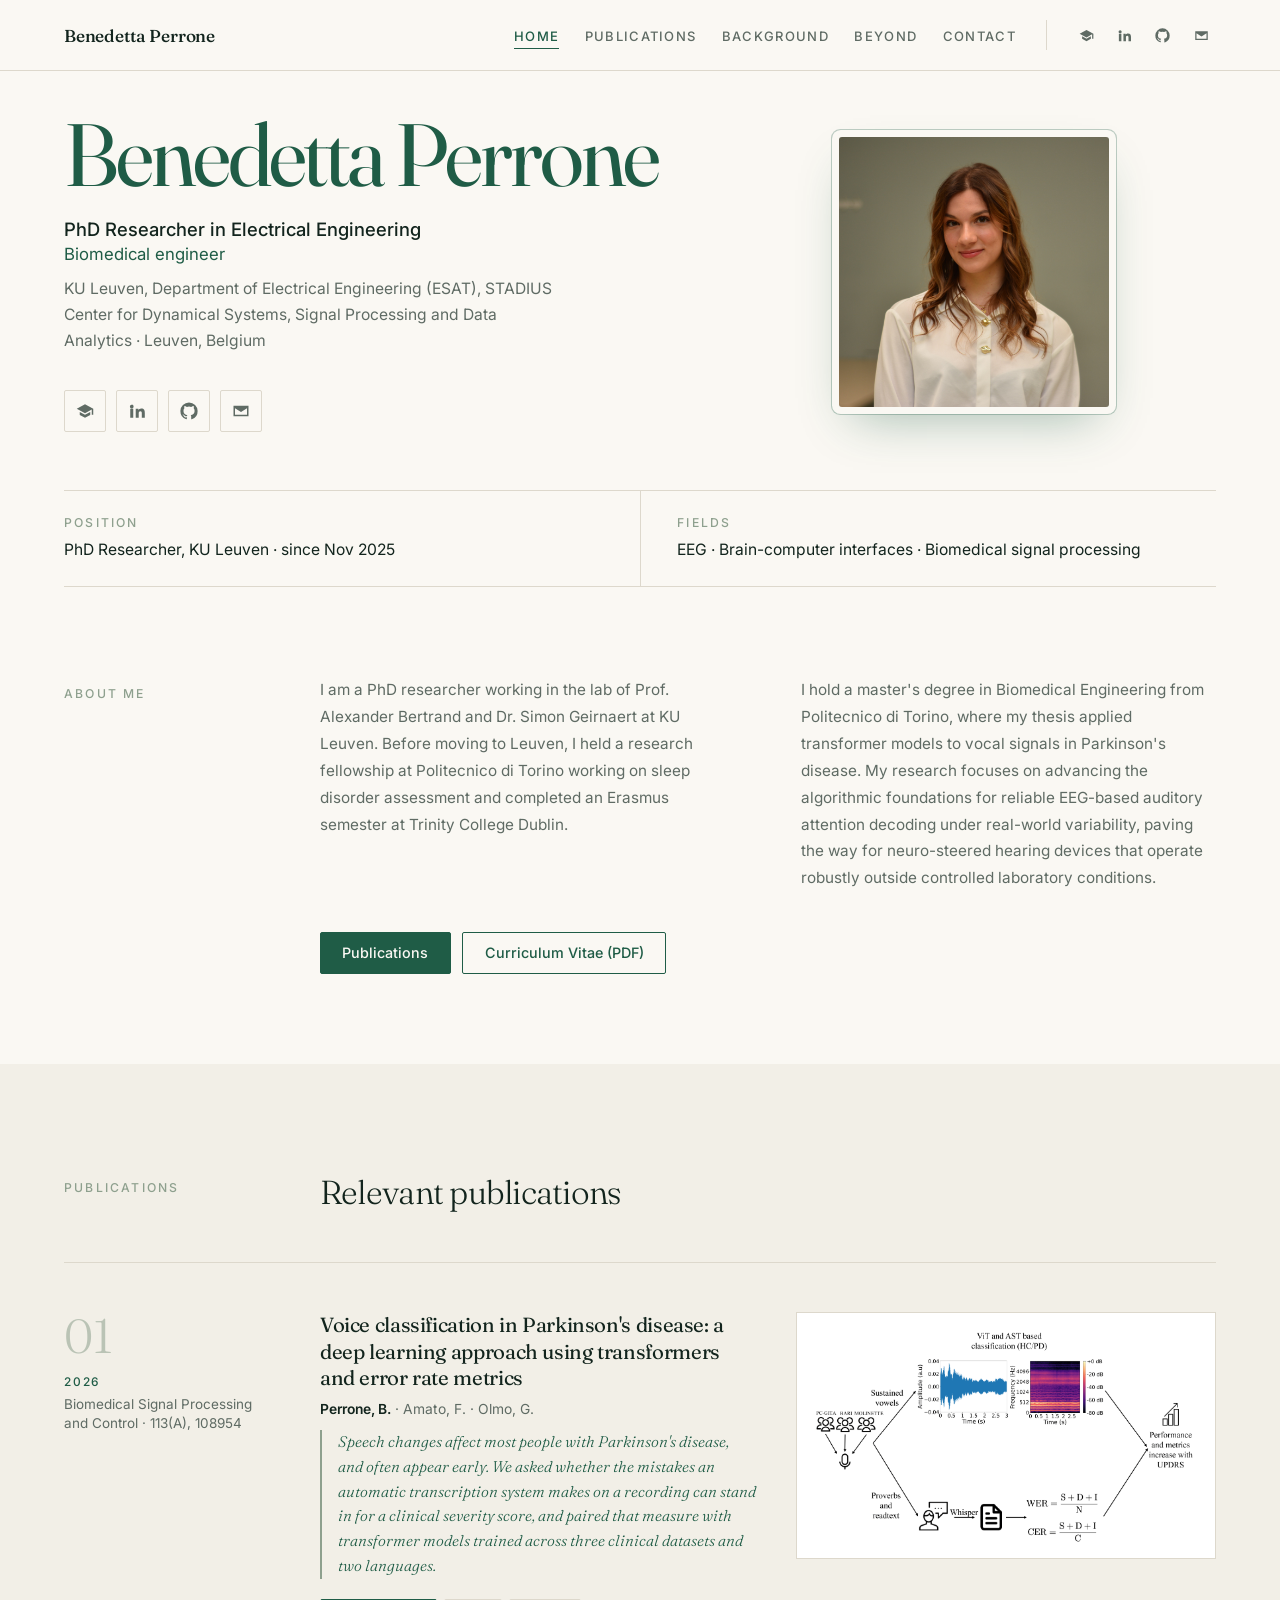
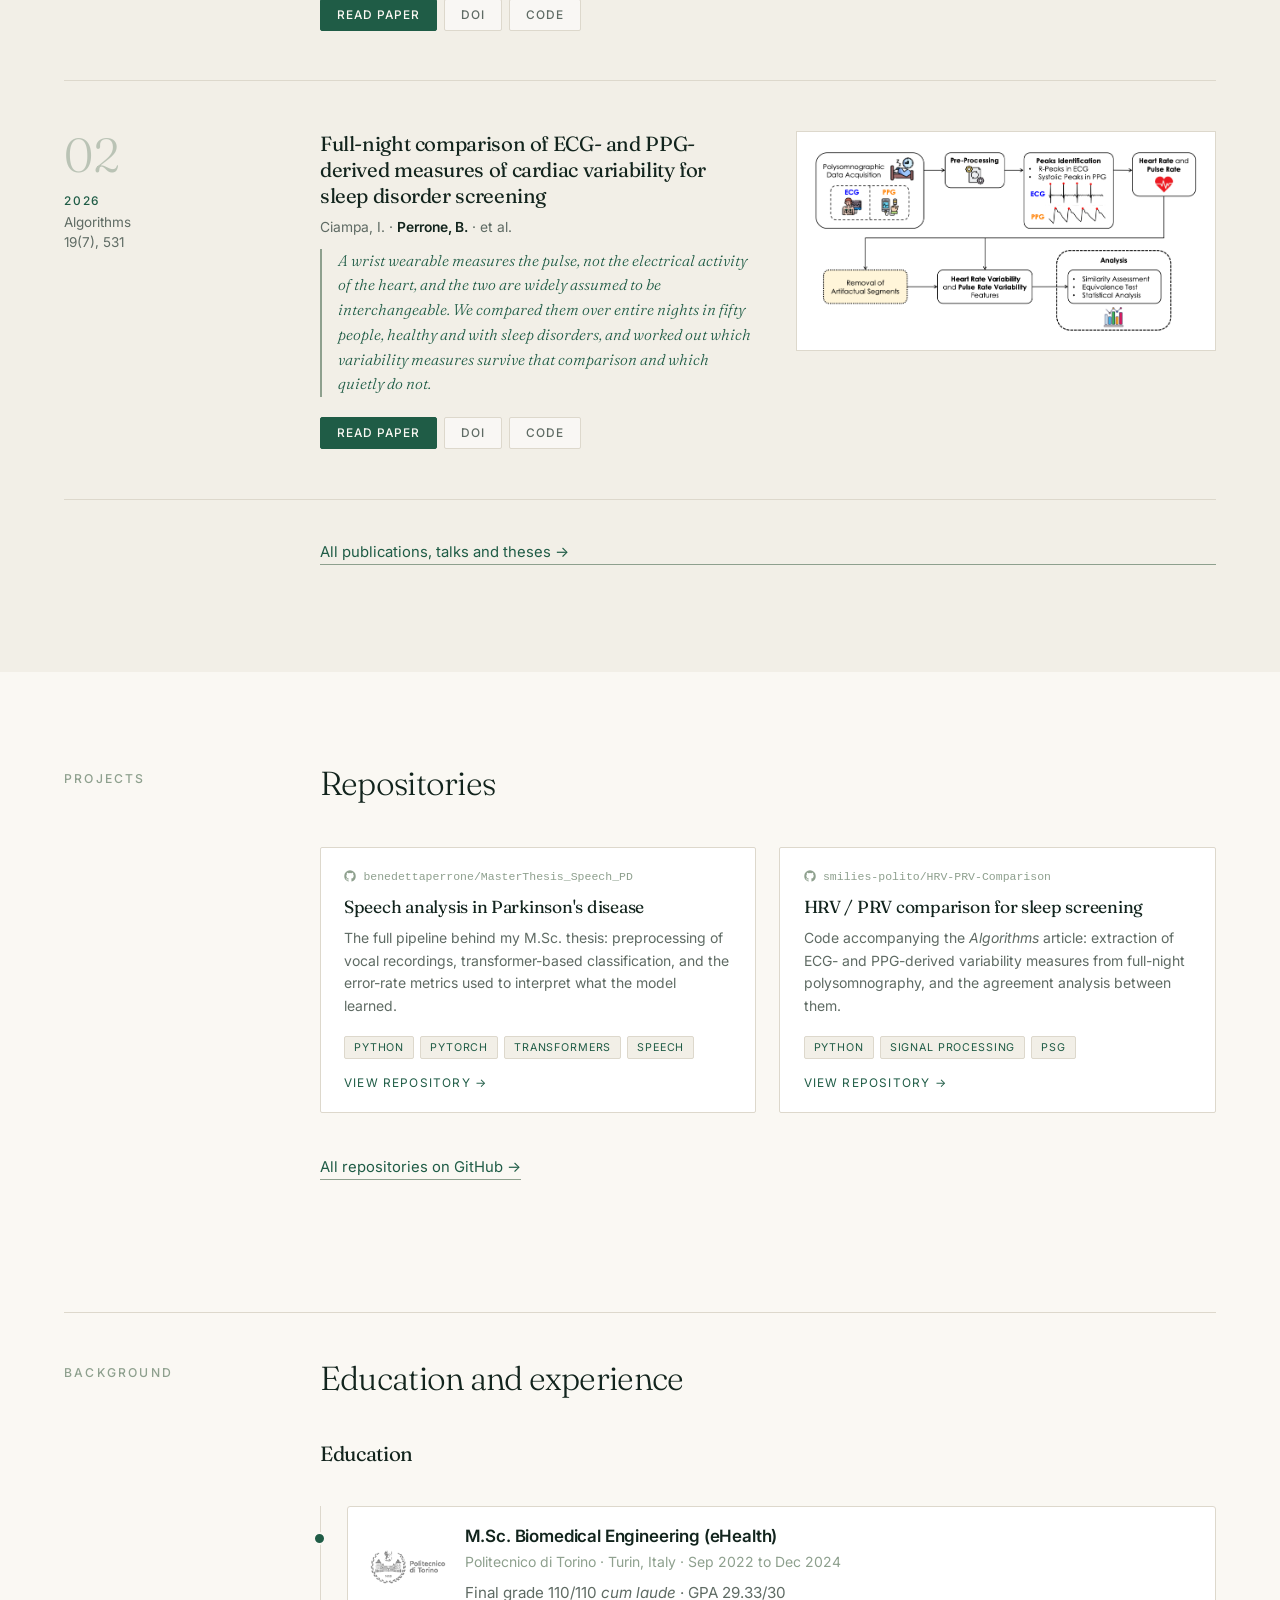
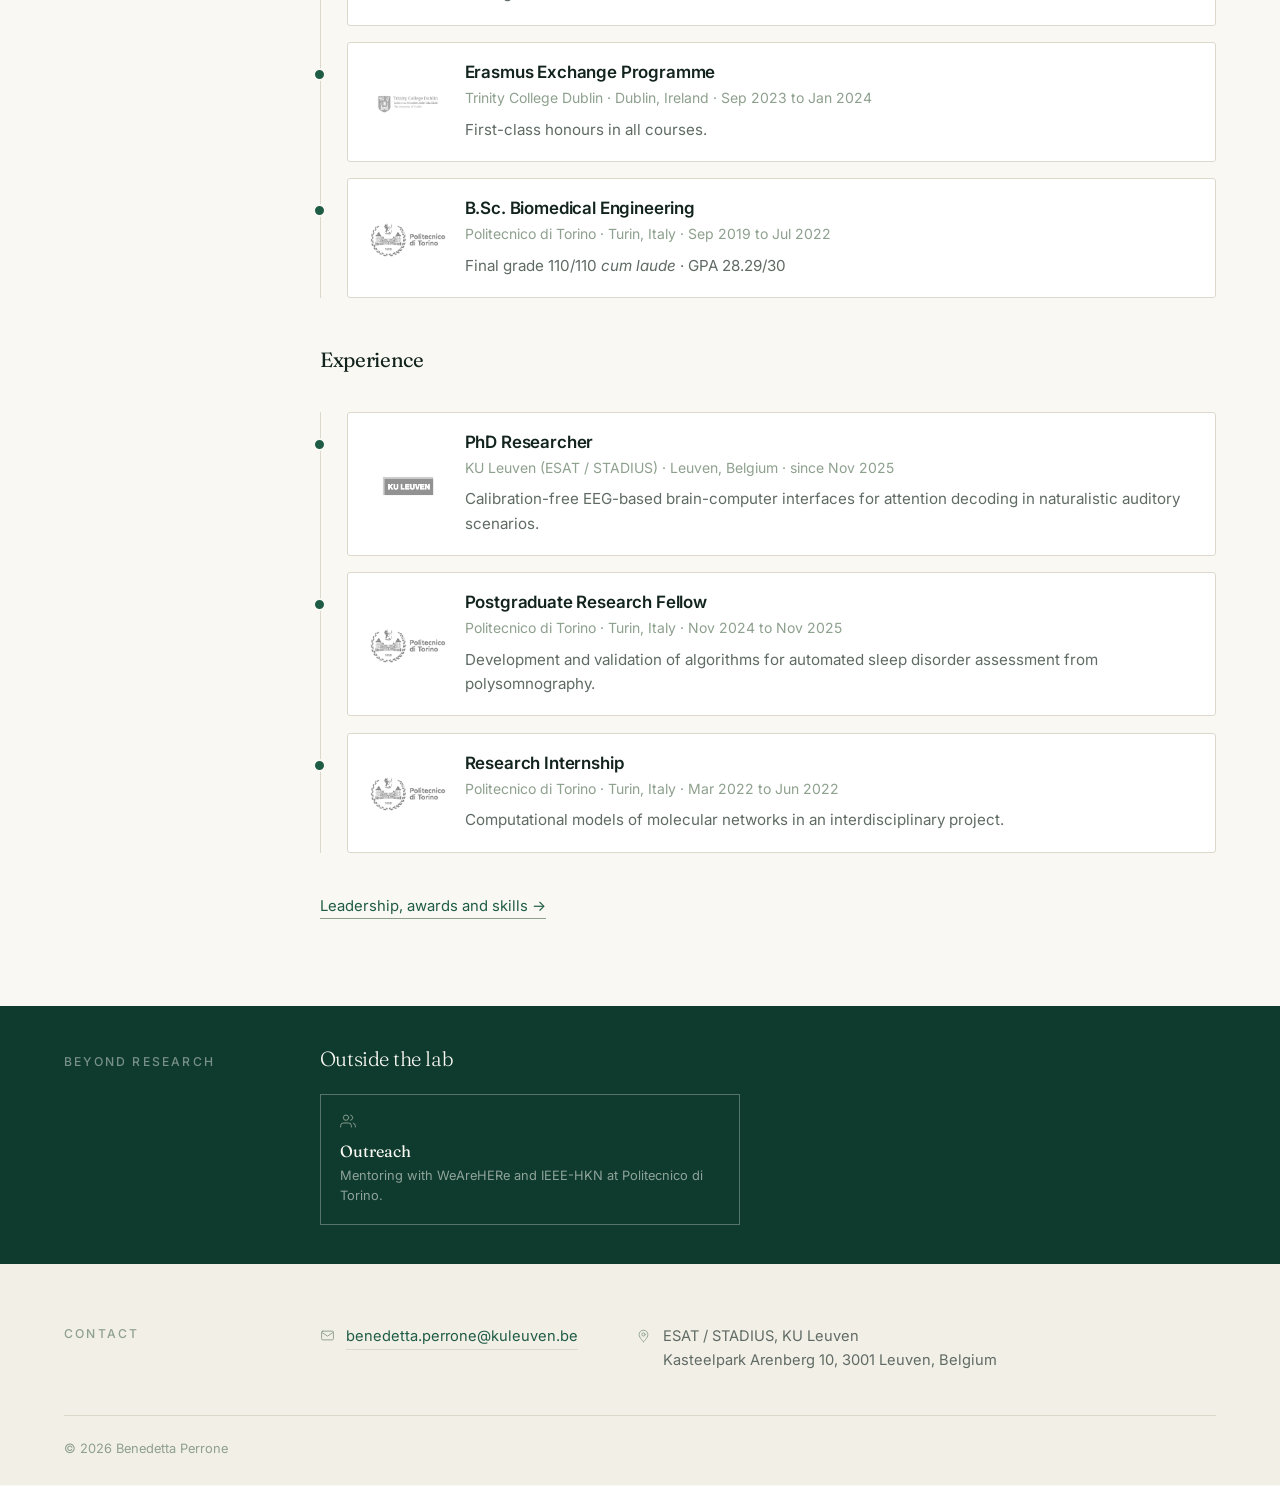
==== commit e7482f21: "Refine copy, contact email, logos alignment, and beyond sizing Co-authored-by: Copilot App <22355621" ====
--- a/index.html
+++ b/index.html
@@ -5,7 +5,8 @@
   <meta name="viewport" content="width=device-width, initial-scale=1.0" />
   <title>Benedetta Perrone | PhD Researcher</title>
   <meta name="description" content="Benedetta Perrone, PhD researcher at KU Leuven working on EEG-based brain-computer interfaces for auditory attention decoding." />
-  <meta name="theme-color" content="#1f5c46" />
+  
+  <meta name="google-site-verification" content="nZ4xJXb6df9g-oKeIPNT3Us8Nh1lnW6ezqUgvZbPLrE" />
 
   <link rel="icon" href="data:image/svg+xml,%3Csvg xmlns='http://www.w3.org/2000/svg' viewBox='0 0 64 64'%3E%3Crect width='64' height='64' rx='6' fill='%231f5c46'/%3E%3Ctext x='32' y='43' font-family='Georgia, serif' font-size='30' fill='%23faf8f3' text-anchor='middle'%3EBP%3C/text%3E%3C/svg%3E" />
 
@@ -90,7 +91,7 @@
       <div>
         <h1>Benedetta Perrone</h1>
         <p class="role">PhD Researcher in Electrical Engineering</p>
-        <p class="role2">Biomedical engineer by training</p>
+        <p class="role2">Biomedical engineer</p>
         <p class="affil">KU Leuven, Department of Electrical Engineering (ESAT), STADIUS Center for Dynamical Systems, Signal Processing and Data Analytics &middot; Leuven, Belgium</p>
 
         <div class="herosoc">
@@ -121,7 +122,7 @@
       <div>
         <div class="bioblock">
           <p class="bio">I am a PhD researcher working in the lab of Prof. Alexander Bertrand and Dr. Simon Geirnaert at KU Leuven. Before moving to Leuven, I held a research fellowship at Politecnico di Torino working on sleep disorder assessment and completed an Erasmus semester at Trinity College Dublin.</p>
-          <p class="bio">I hold a master's degree in Biomedical Engineering from Politecnico di Torino, where my thesis applied transformer models to vocal signals in Parkinson's disease. My research focuses on advancing the algorithmic foundations for reliable EEG-based auditory attention decoding under real-world variability, paving the way for neuro-steered hearing devices that operate robustly outside controlled laboratory conditions with minimal electrodes and zero calibration.</p>
+          <p class="bio">I hold a master's degree in Biomedical Engineering from Politecnico di Torino, where my thesis applied transformer models to vocal signals in Parkinson's disease. My research focuses on advancing the algorithmic foundations for reliable EEG-based auditory attention decoding under real-world variability, paving the way for neuro-steered hearing devices that operate robustly outside controlled laboratory conditions.</p>
         </div>
         <div class="acts">
           <a class="btn solid" href="publications.html">Publications</a>
@@ -160,8 +161,8 @@
               </div>
             </div>
             <div>
-              <div class="pfig"><a href="images/pub-parkinson.png" target="_blank" rel="noopener" aria-label="Open the study design figure at full size"><img src="images/pub-parkinson.png" alt="Study design: recordings from three clinical datasets split into two branches, sustained vowels feeding transformer classifiers through waveforms and mel-spectrograms, and read speech feeding word and character error rates computed from Whisper transcriptions." width="2342" height="1295" loading="lazy"></a></div>
-              <p class="figcap">Two branches from the same recordings, both tracking clinical severity</p>
+              <div class="pfig"><a href="images/pub-parkinson.png" target="_blank" rel="noopener" aria-label="Open the study design figure at full size"><img src="images/pub-parkinson.png" alt="" width="2342" height="1295" loading="lazy"></a></div>
+              
             </div>
           </div>
         </article>
@@ -184,8 +185,8 @@
               </div>
             </div>
             <div>
-              <div class="pfig"><a href="images/pub-sleep.png" target="_blank" rel="noopener" aria-label="Open the analysis pipeline figure at full size"><img src="images/pub-sleep.png" alt="Analysis pipeline: polysomnographic ECG and PPG are pre-processed, peaks are detected, heart rate and pulse rate are extracted, and their variability features are compared." width="911" height="442" loading="lazy"></a></div>
-              <p class="figcap">From raw ECG and PPG to a feature-by-feature comparison of the two</p>
+              <div class="pfig"><a href="images/pub-sleep.png" target="_blank" rel="noopener" aria-label="Open the analysis pipeline figure at full size"><img src="images/pub-sleep.png" alt="" width="911" height="442" loading="lazy"></a></div>
+              
             </div>
           </div>
         </article>
@@ -296,7 +297,7 @@
       <span class="label">Beyond research</span>
       <div>
         <h2 class="lead">Outside the lab</h2>
-        <p class="sub">Mentoring work with students at Politecnico di Torino.</p>
+        
         <div class="bgrid">
           <!-- TODO [CONTENT] MUSIC CARD, HIDDEN WITH ITS SECTION
                Uncomment together with the Music section in beyond.html,
--- a/styles.css
+++ b/styles.css
@@ -114,6 +114,9 @@
 /* Without a side label the 190px track would just be a hole in the layout. */
 .sec.nolabel{grid-template-columns:1fr;gap:0}
 .sec > .label{color:var(--sage);padding-top:.5rem}
+.page-beyond .pagehead p{font-size:1.08rem}
+.page-beyond .bio{font-size:.98rem;line-height:1.8}
+.page-beyond .lead{font-size:clamp(1.7rem,2.8vw,2.35rem)}
 .lead{font-family:Fraunces,Georgia,serif;font-weight:300;font-size:clamp(1.55rem,2.6vw,2.2rem);line-height:1.24;letter-spacing:-.022em;max-width:24ch}
 
 /* ---------- publications ---------- */
@@ -211,8 +214,8 @@
 /* Only cards that carry a logo get the two-column layout: Leadership and Awards
    on the CV page have no logo file and keep the plain single-column card.
    multiply drops the white box the Trinity JPEG carries onto the card. */
-.tl .card:has(.cardlogo){display:grid;grid-template-columns:76px 1fr;gap:1.15rem;align-items:start}
-.cardlogo{width:100%;height:auto;max-height:38px;object-fit:contain;object-position:left top;
+.tl .card:has(.cardlogo){display:grid;grid-template-columns:76px 1fr;gap:1.15rem;align-items:center}
+.cardlogo{width:100%;height:auto;max-height:38px;object-fit:contain;object-position:left center;
   margin-top:.2rem;mix-blend-mode:multiply;filter:grayscale(1);opacity:.55;
   transition:filter .25s,opacity .25s}
 .tl .card:hover .cardlogo{filter:none;opacity:1}
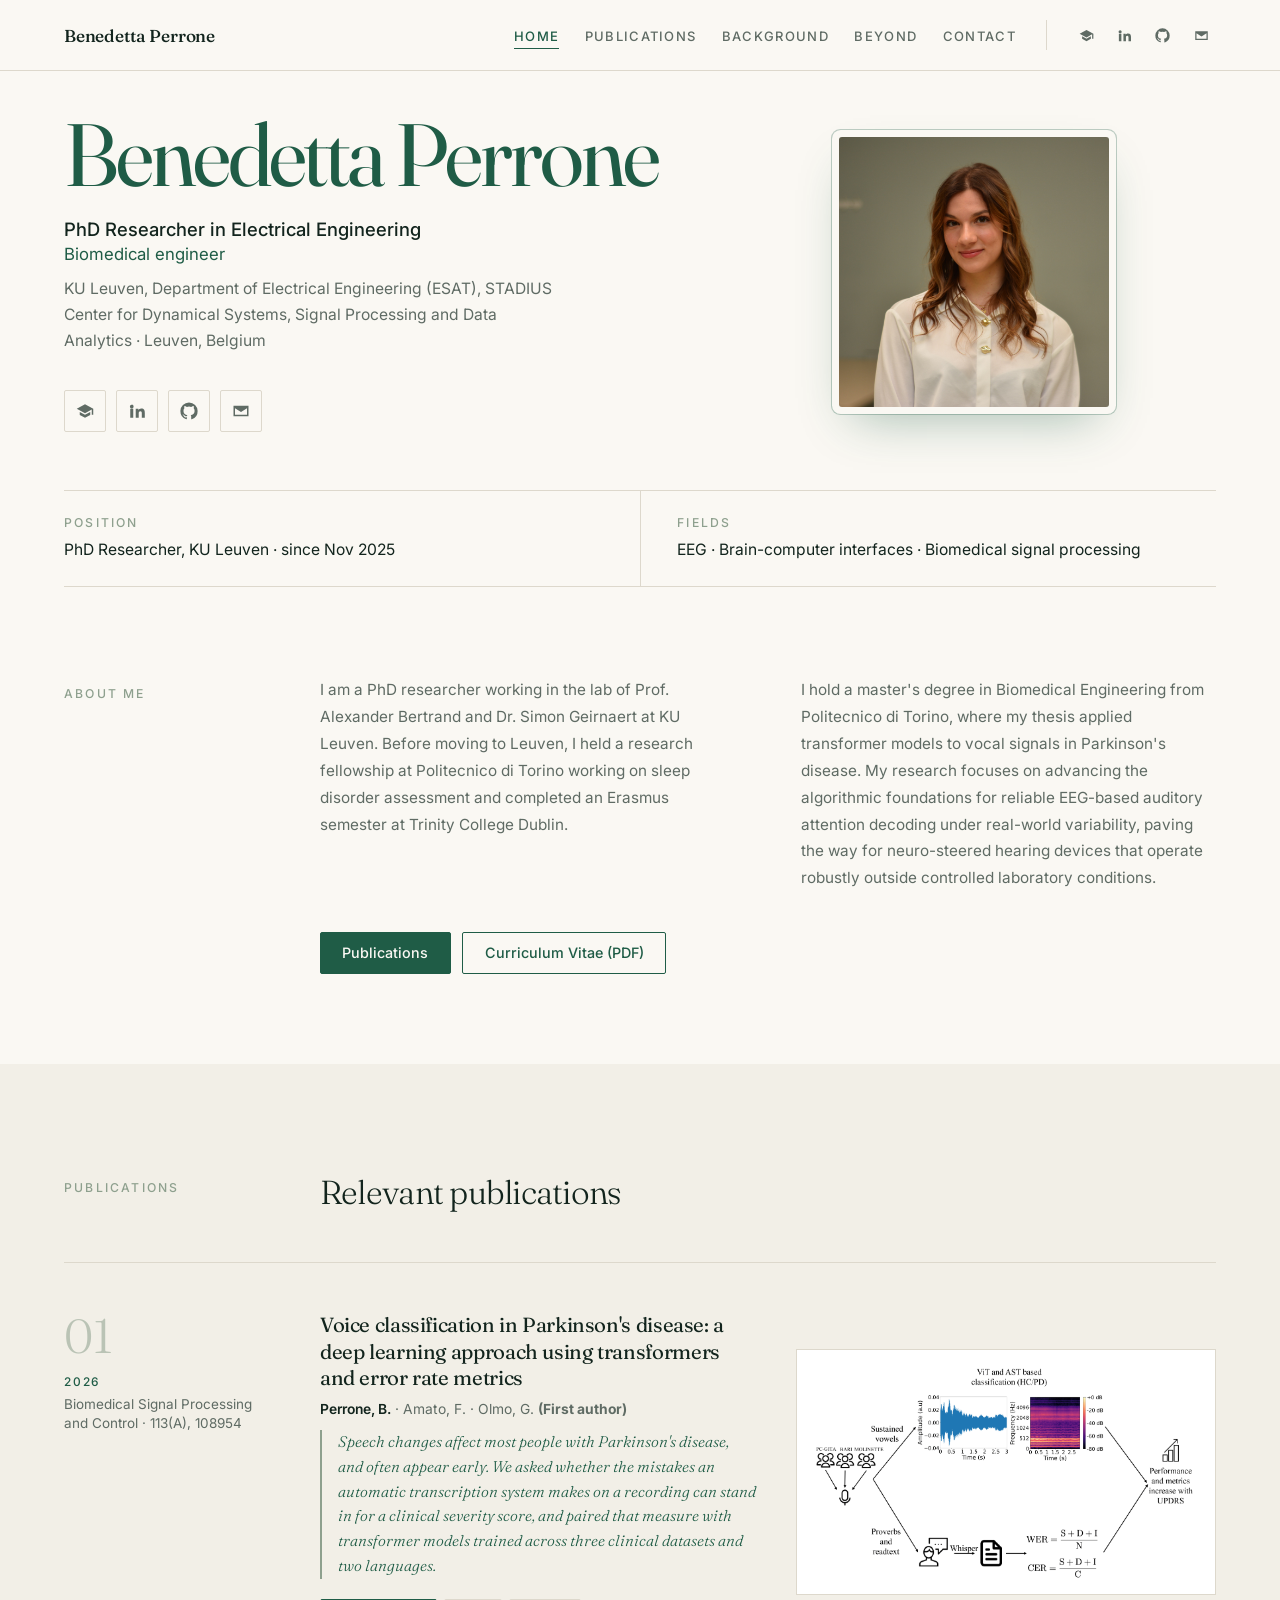
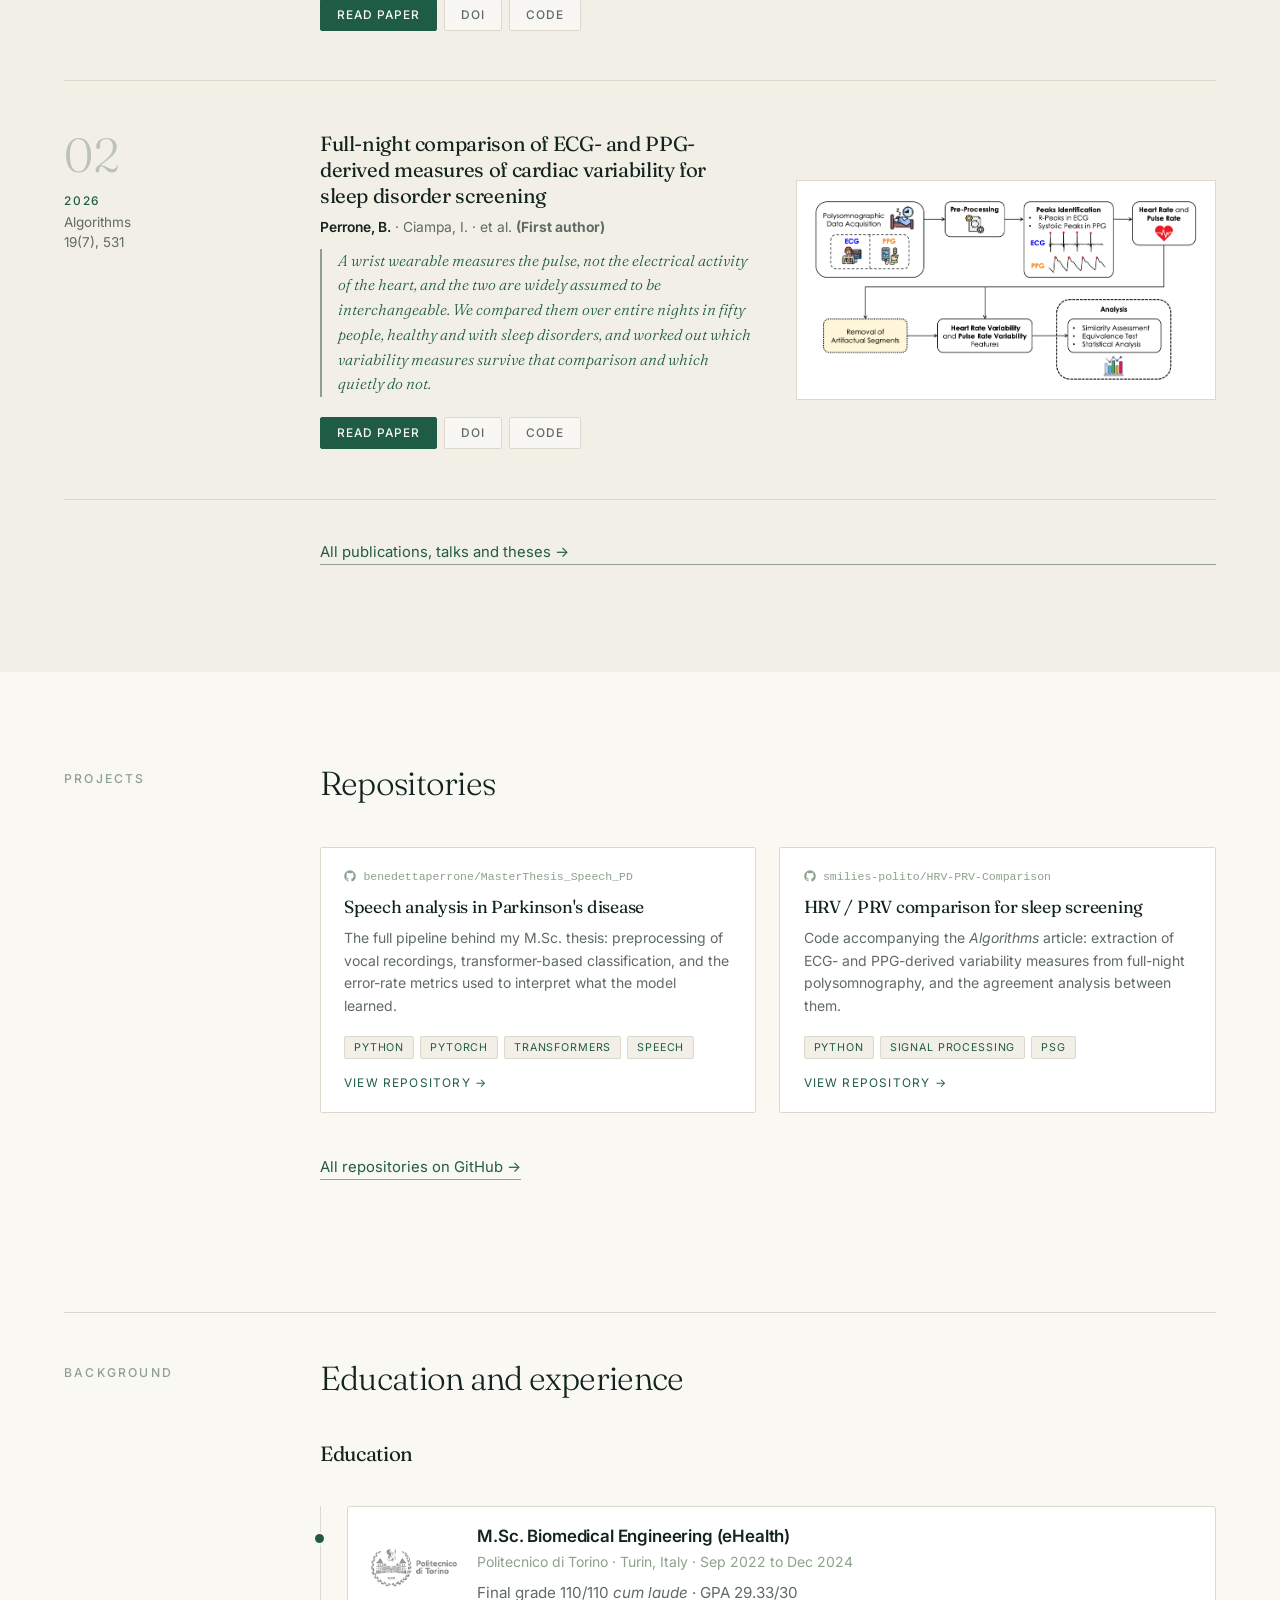
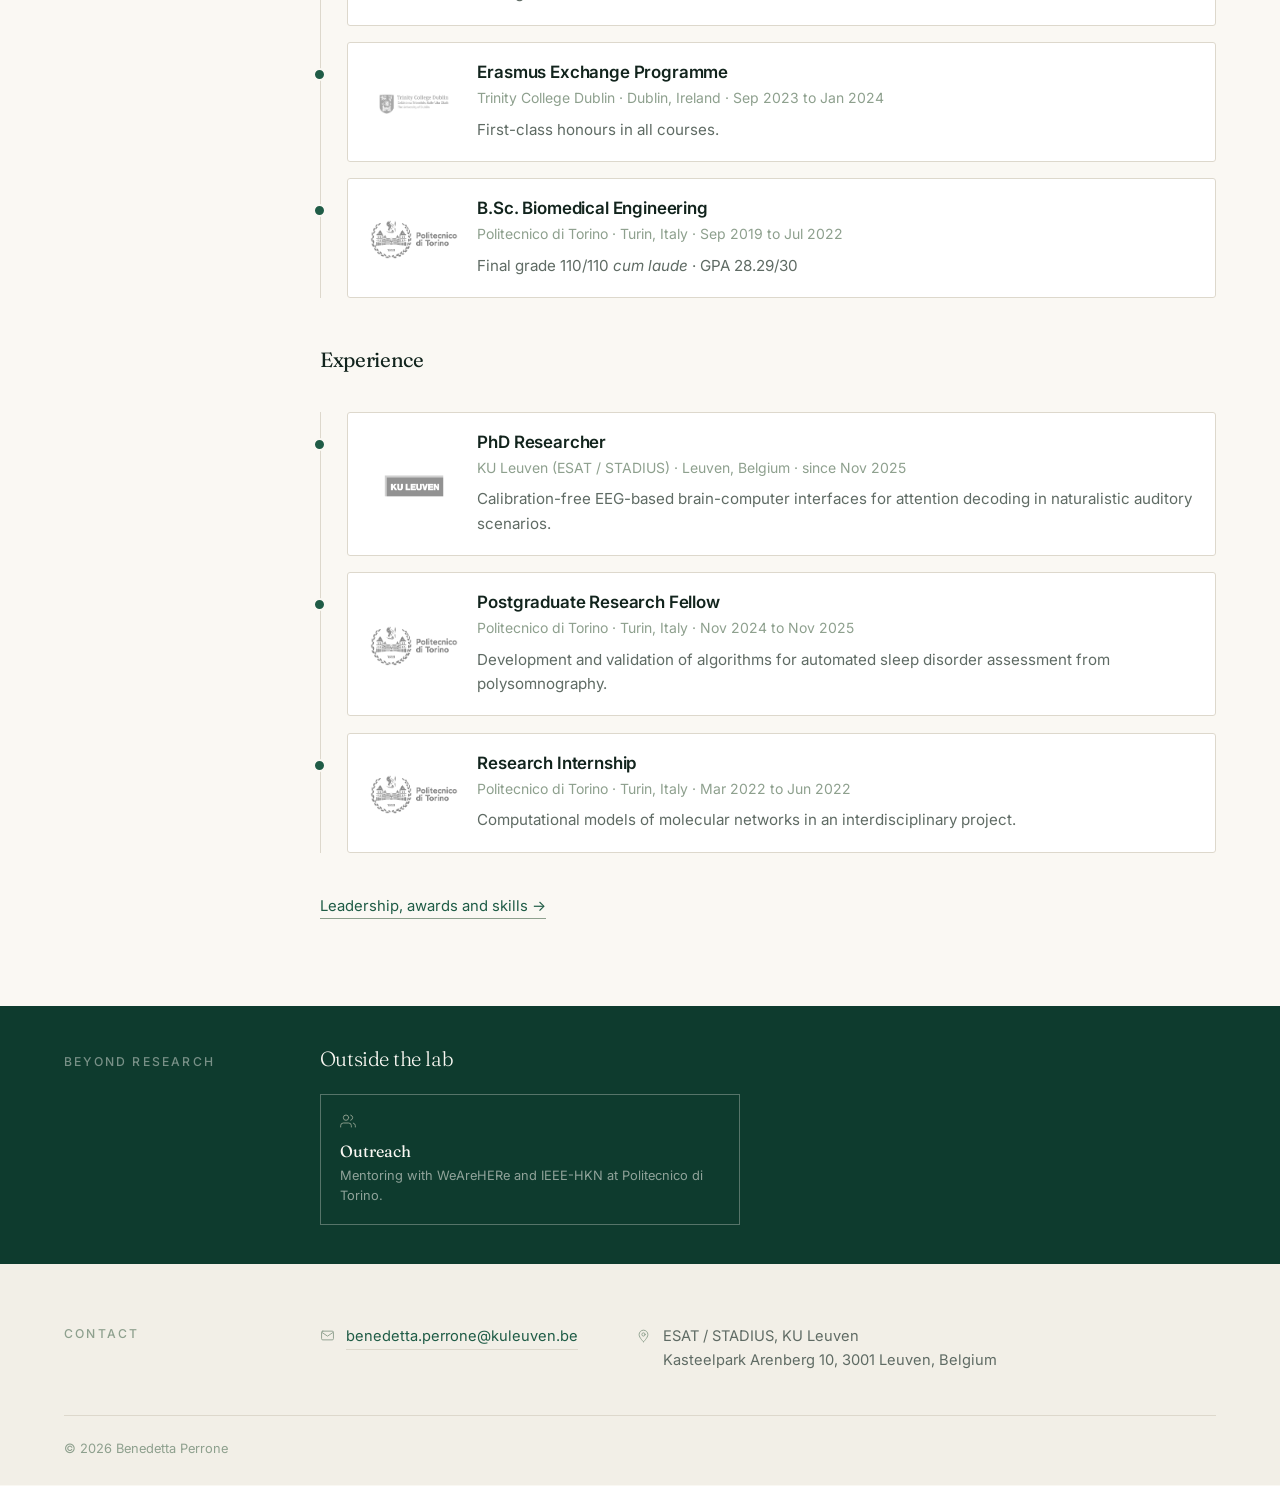
==== commit 6773e955: "Refine publication layout, logos, and profile copy Co-authored-by: Copilot App <223556219+Copilot@us" ====
--- a/index.html
+++ b/index.html
@@ -152,7 +152,7 @@
           <div class="pbody">
             <div>
               <h3><a href="https://doi.org/10.1016/j.bspc.2025.108954" target="_blank" rel="noopener">Voice classification in Parkinson's disease: a deep learning approach using transformers and error rate metrics</a></h3>
-              <p class="pauth"><b>Perrone, B.</b> &middot; Amato, F. &middot; Olmo, G.</p>
+              <p class="pauth"><b>Perrone, B.</b> &middot; Amato, F. &middot; Olmo, G. <strong>(First author)</strong></p>
               <p class="pwhy">Speech changes affect most people with Parkinson's disease, and often appear early. We asked whether the mistakes an automatic transcription system makes on a recording can stand in for a clinical severity score, and paired that measure with transformer models trained across three clinical datasets and two languages.</p>
               <div class="chips">
                 <a class="chip k" href="https://doi.org/10.1016/j.bspc.2025.108954" target="_blank" rel="noopener">Read paper</a>
@@ -176,7 +176,7 @@
           <div class="pbody">
             <div>
               <h3><a href="https://doi.org/10.3390/a19070531" target="_blank" rel="noopener">Full-night comparison of ECG- and PPG-derived measures of cardiac variability for sleep disorder screening</a></h3>
-              <p class="pauth">Ciampa, I. &middot; <b>Perrone, B.</b> &middot; et al.</p>
+              <p class="pauth"><b>Perrone, B.</b> &middot; Ciampa, I. &middot; et al. <strong>(First author)</strong></p>
               <p class="pwhy">A wrist wearable measures the pulse, not the electrical activity of the heart, and the two are widely assumed to be interchangeable. We compared them over entire nights in fifty people, healthy and with sleep disorders, and worked out which variability measures survive that comparison and which quietly do not.</p>
               <div class="chips">
                 <a class="chip k" href="https://doi.org/10.3390/a19070531" target="_blank" rel="noopener">Read paper</a>
--- a/styles.css
+++ b/styles.css
@@ -125,15 +125,16 @@
 .pubs .head > .label{color:var(--sage);padding-top:.5rem}
 .pubs .head .note{color:var(--muted);font-size:.96rem;line-height:1.7;max-width:48ch;margin-top:1.1rem}
 .plist{border-top:1px solid var(--rule)}
-.pitem{display:grid;grid-template-columns:190px 1fr;gap:4rem;padding:3rem 0;border-bottom:1px solid var(--rule)}
+.pitem{display:grid;grid-template-columns:190px 1fr;gap:4rem;padding:3rem 0;border-bottom:1px solid var(--rule);transition:transform .18s ease,background .18s ease}
 .pside .pnum{font-family:Fraunces,serif;font-weight:300;font-size:2.9rem;line-height:1;color:var(--sage);opacity:.55;display:block;margin-bottom:.9rem}
 .pside .pyear{font-size:.72rem;font-weight:500;letter-spacing:.15em;text-transform:uppercase;color:var(--green);display:block}
 .pside .pven{font-size:.82rem;color:var(--muted);margin-top:.35rem;display:block;line-height:1.45}
 /* Figure column is wider than the text needs, deliberately: these are dense
    pipeline diagrams, and shrinking them to a thumbnail makes them unreadable. */
-.pbody{display:grid;grid-template-columns:1fr 420px;gap:2.4rem;align-items:start}
+.pbody{display:grid;grid-template-columns:1fr 420px;gap:2.4rem;align-items:center}
 .pbody.nofig{grid-template-columns:1fr}
 .pitem h3{font-family:Fraunces,Georgia,serif;font-weight:400;font-size:clamp(1.12rem,1.6vw,1.36rem);line-height:1.28;letter-spacing:-.018em;margin-bottom:.6rem}
+.pitem:hover{transform:translateY(-2px);background:rgba(255,255,255,.35)}
 .pitem h3 a{text-decoration:none}
 .pitem h3 a:hover{color:var(--green)}
 .pauth{font-size:.84rem;color:var(--muted);margin-bottom:.8rem}
@@ -144,7 +145,7 @@
 .chip:hover{border-color:var(--green);color:var(--green);background:#fff}
 .chip.k{background:var(--green);border-color:var(--green);color:var(--paper)}
 .chip.k:hover{background:var(--green-deep);border-color:var(--green-deep);color:#fff}
-.pfig{background:#fff;border:1px solid var(--rule);padding:.9rem;transition:border-color .16s}
+.pfig{background:#fff;border:1px solid var(--rule);padding:.9rem;transition:border-color .16s;display:flex;align-items:center;justify-content:center;min-height:220px}
 .pfig img{display:block;width:100%;height:auto}
 /* The figures are still small at this width. Each links to its source file, which
    site.js upgrades into the lightbox below; without JS the link still opens the
@@ -214,8 +215,8 @@
 /* Only cards that carry a logo get the two-column layout: Leadership and Awards
    on the CV page have no logo file and keep the plain single-column card.
    multiply drops the white box the Trinity JPEG carries onto the card. */
-.tl .card:has(.cardlogo){display:grid;grid-template-columns:76px 1fr;gap:1.15rem;align-items:center}
-.cardlogo{width:100%;height:auto;max-height:38px;object-fit:contain;object-position:left center;
+.tl .card:has(.cardlogo){display:grid;grid-template-columns:88px 1fr;gap:1.2rem;align-items:center}
+.cardlogo{width:100%;height:auto;max-height:44px;object-fit:contain;object-position:center;
   margin-top:.2rem;mix-blend-mode:multiply;filter:grayscale(1);opacity:.55;
   transition:filter .25s,opacity .25s}
 .tl .card:hover .cardlogo{filter:none;opacity:1}
@@ -342,8 +343,8 @@
   .logos .l-tcd{height:40px}
   .totop{right:1rem;bottom:1rem;width:40px;height:40px}
   /* 76px is a third of a 375px card: too much of the row for a decorative mark. */
-  .tl .card:has(.cardlogo){grid-template-columns:52px 1fr;gap:.85rem}
-  .cardlogo{max-height:28px}
+  .tl .card:has(.cardlogo){grid-template-columns:60px 1fr;gap:.9rem}
+  .cardlogo{max-height:32px}
 }
 
 @media(max-width:400px){
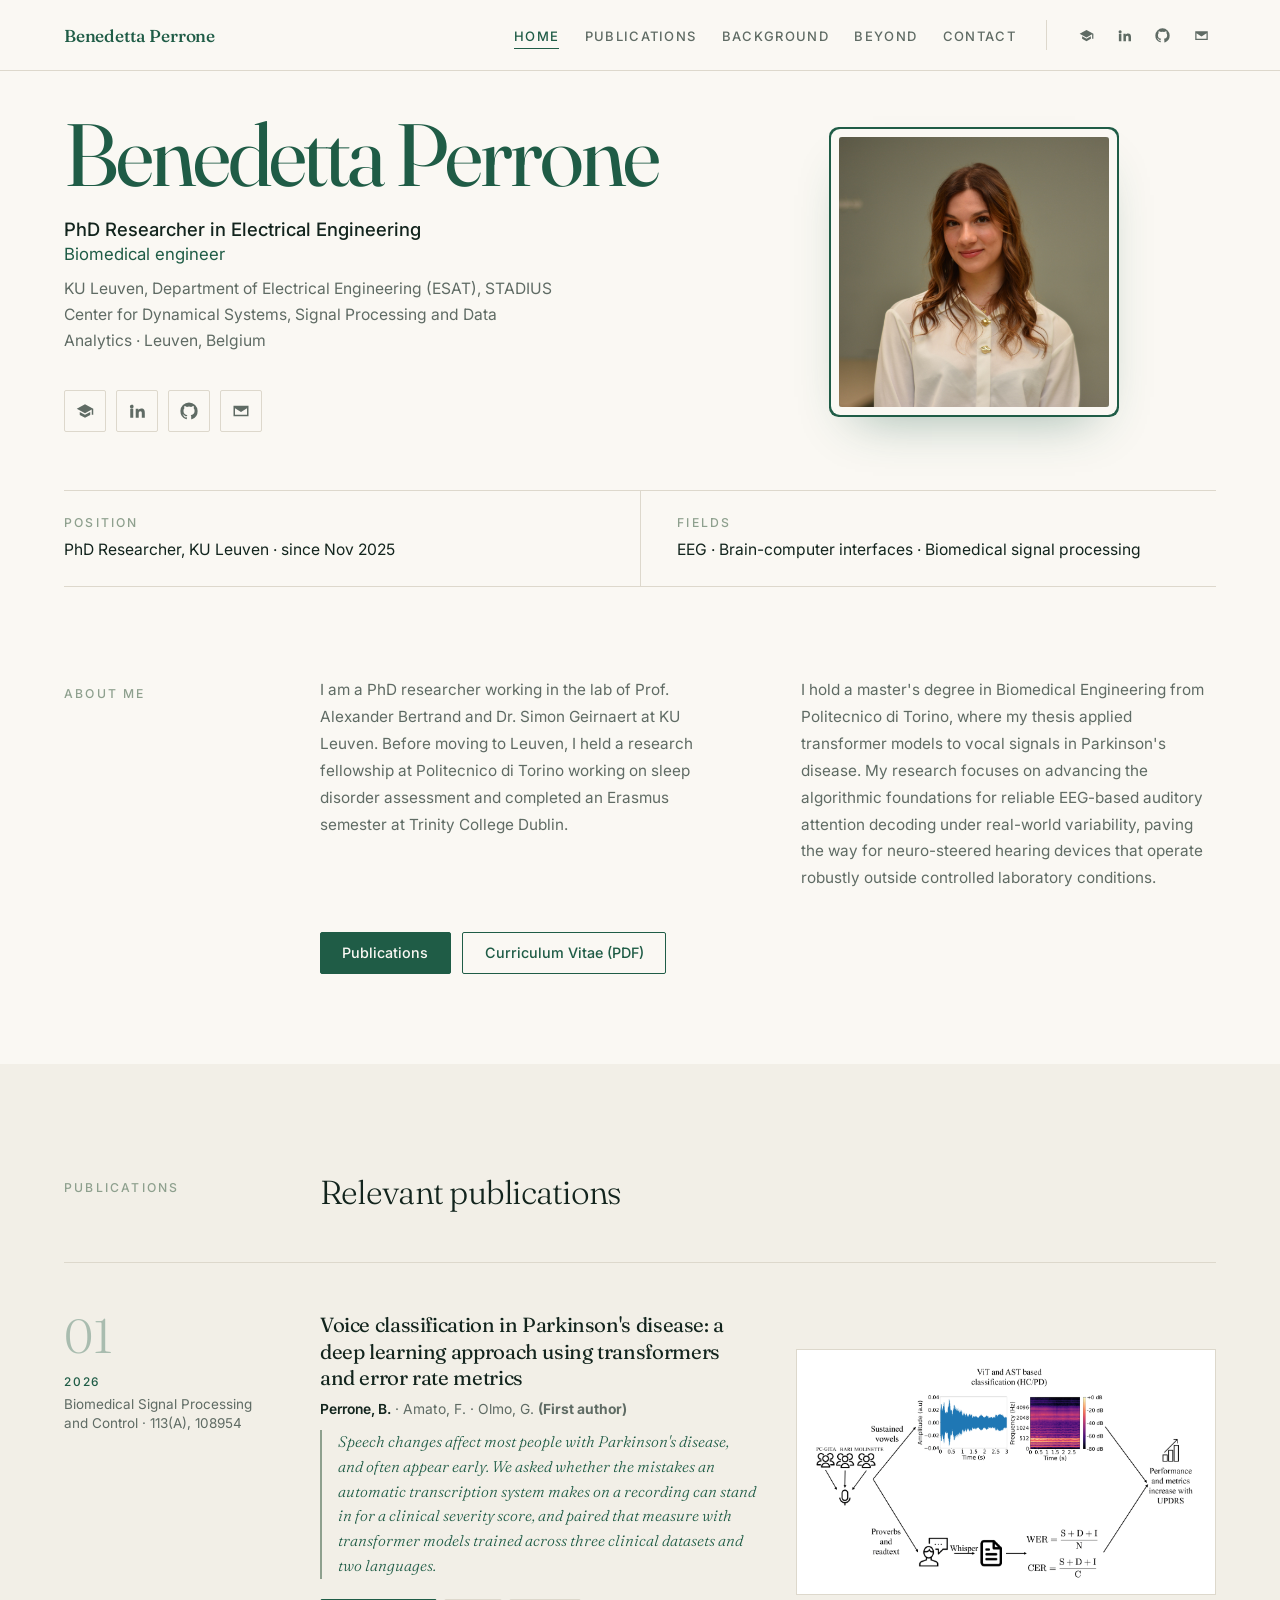
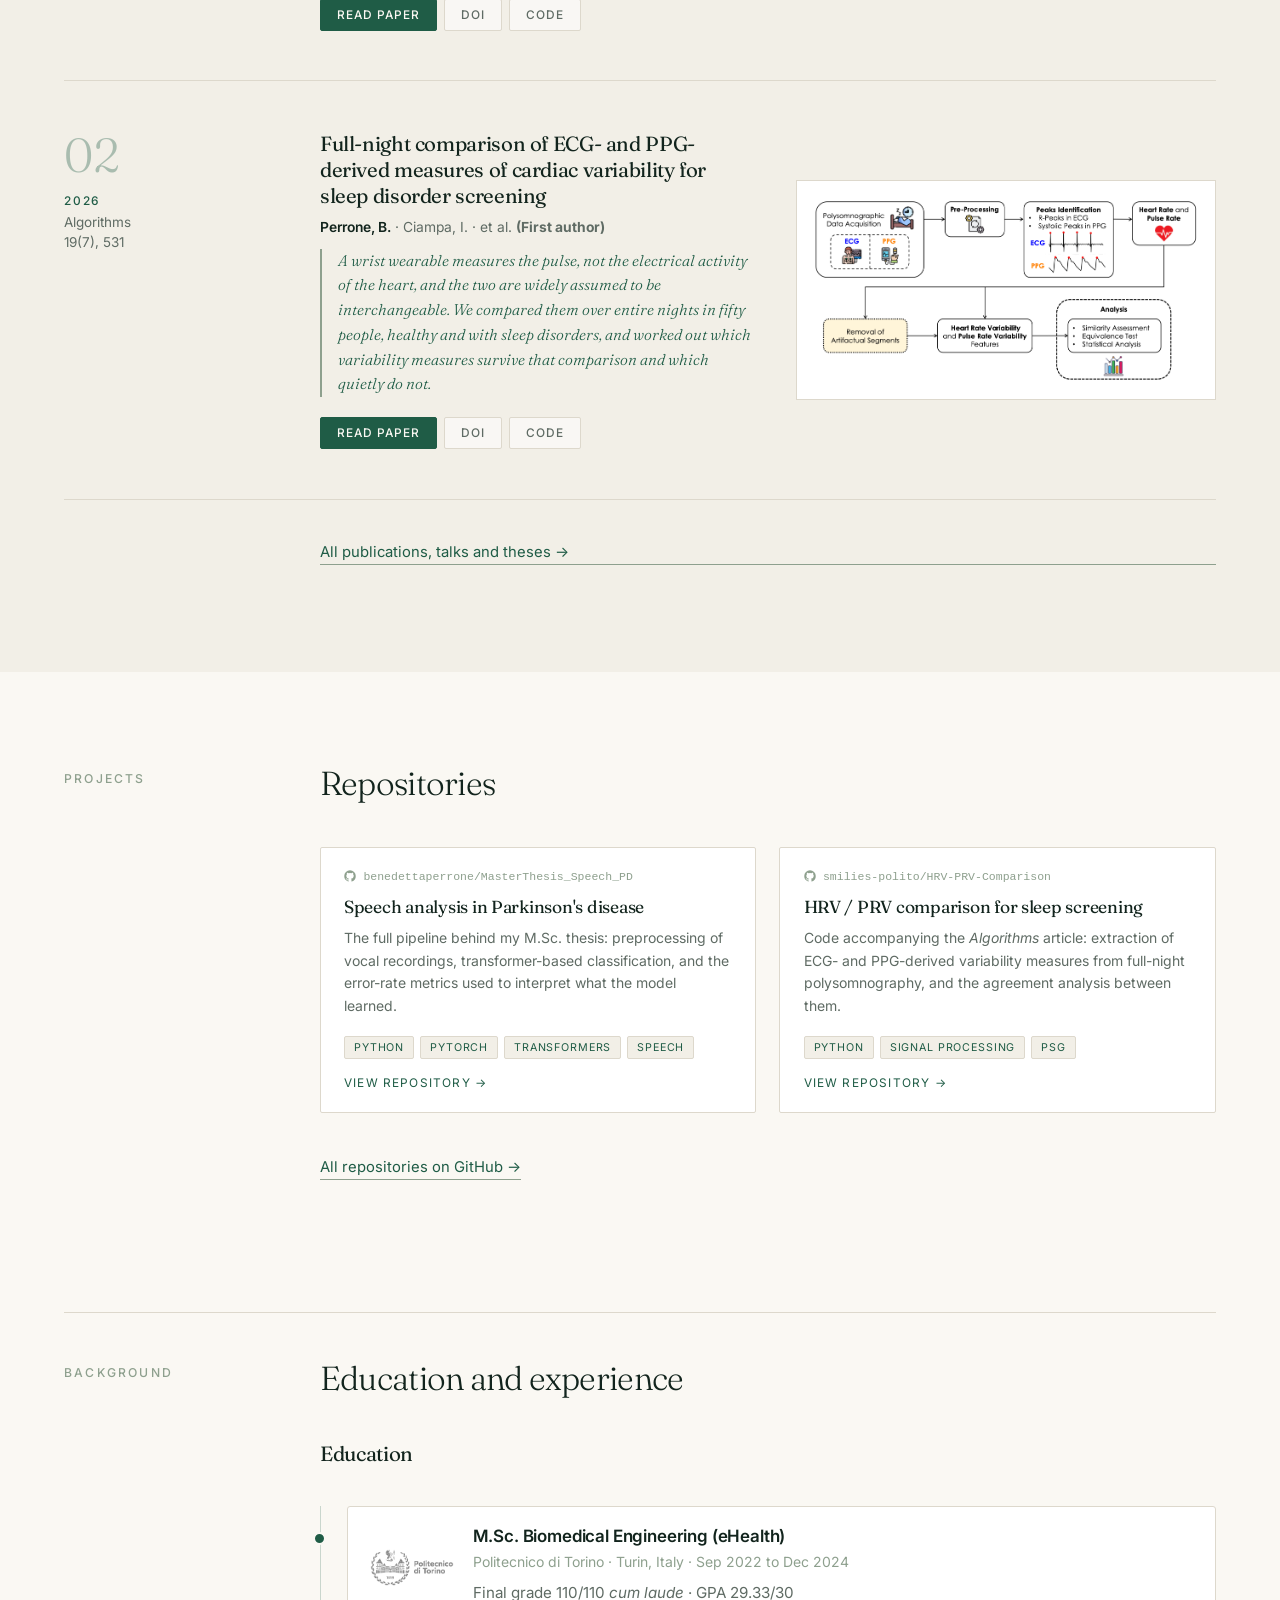
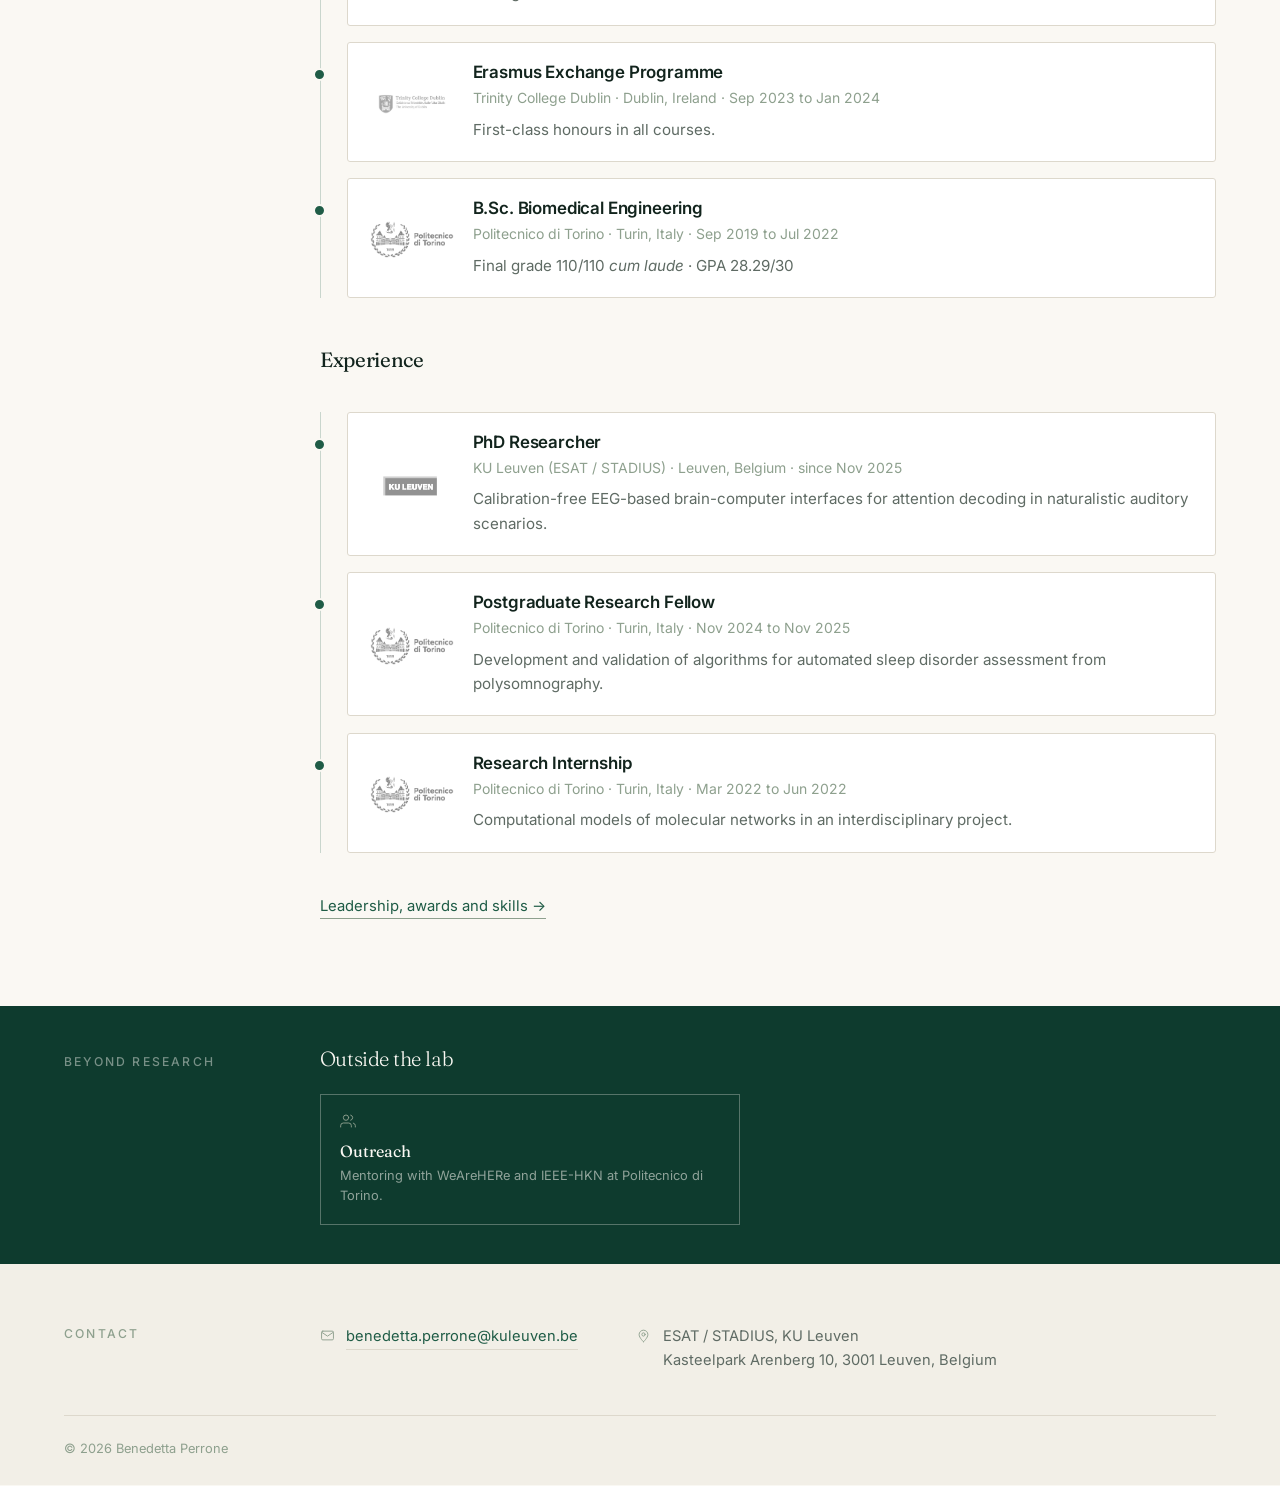
==== commit c941aad8: "Enhance portfolio functionality and styling - Modified beyond.html, cv.html, index.html, and publica" ====
--- a/index.html
+++ b/index.html
@@ -81,6 +81,7 @@
       <a href="https://github.com/benedettaperrone" target="_blank" rel="noopener" aria-label="GitHub"><svg viewBox="0 0 24 24" aria-hidden="true"><path d="M12 .5A11.5 11.5 0 00.5 12a11.5 11.5 0 007.86 10.92c.58.1.79-.25.79-.56v-2c-3.2.7-3.88-1.37-3.88-1.37-.53-1.34-1.29-1.7-1.29-1.7-1.05-.72.08-.7.08-.7 1.16.08 1.77 1.2 1.77 1.2 1.03 1.77 2.7 1.26 3.36.96.1-.75.4-1.26.73-1.55-2.55-.29-5.24-1.28-5.24-5.7 0-1.26.45-2.29 1.19-3.1-.12-.29-.52-1.46.11-3.05 0 0 .97-.31 3.18 1.18a11 11 0 015.8 0c2.2-1.49 3.17-1.18 3.17-1.18.63 1.59.23 2.76.11 3.05.74.81 1.19 1.84 1.19 3.1 0 4.43-2.7 5.4-5.27 5.69.42.36.78 1.06.78 2.14v3.17c0 .31.21.67.8.56A11.5 11.5 0 0023.5 12 11.5 11.5 0 0012 .5z"/></svg></a>
       <a href="mailto:benedetta.perrone@kuleuven.be" aria-label="Email"><svg viewBox="0 0 24 24" aria-hidden="true"><path d="M2 5h20v14H2V5zm10 7L3.5 6.5h17L12 12zM4 8.2V17h16V8.2l-8 5.2-8-5.2z"/></svg></a>
     </div>
+
   </nav>
 </header>
 
@@ -116,7 +117,7 @@
   </div>
 
   <!-- ============ ABOUT ============ -->
-  <section id="about">
+  <section id="about" data-nav="index.html">
     <div class="wrap sec">
       <h2 class="label">About me</h2>
       <div>
@@ -133,7 +134,7 @@
   </section>
 
   <!-- ============ PUBLICATIONS ============ -->
-  <section class="pubs" id="publications">
+  <section class="pubs" id="publications" data-nav="publications.html">
     <div class="wrap">
       <div class="head">
         <span class="label">Publications</span>
@@ -224,7 +225,7 @@
   </section>
 
   <!-- ============ BACKGROUND ============ -->
-  <section id="background">
+  <section id="background" data-nav="cv.html">
     <div class="wrap sec">
       <span class="label">Background</span>
       <div>
@@ -292,7 +293,7 @@
   </section>
 
   <!-- ============ BEYOND ============ -->
-  <section class="beyond">
+  <section class="beyond" data-nav="beyond.html">
     <div class="wrap sec">
       <span class="label">Beyond research</span>
       <div>
@@ -336,7 +337,7 @@
   </section>
 
   <!-- ============ CONTACT ============ -->
-  <div class="contact" id="contact">
+  <div class="contact" id="contact" data-nav="#contact">
     <div class="wrap">
       <span class="label">Contact</span>
       <ul class="clist">
--- a/styles.css
+++ b/styles.css
@@ -29,7 +29,9 @@
 /* ---------- header ---------- */
 header{position:sticky;top:0;z-index:20;background:rgba(250,248,243,.9);backdrop-filter:blur(10px);border-bottom:1px solid var(--rule)}
 .nav{display:flex;align-items:center;gap:1.8rem;height:70px}
-.mark{font-family:Fraunces,serif;font-weight:500;font-size:1.05rem;letter-spacing:-.01em;text-decoration:none;margin-right:auto}
+/* Green rather than ink: the name is the one piece of branding in the header,
+   and it now answers the green h1 in the hero below it. */
+.mark{font-family:Fraunces,serif;font-weight:500;font-size:1.05rem;letter-spacing:-.01em;text-decoration:none;margin-right:auto;color:var(--green)}
 .navmenu{display:flex;align-items:center;gap:1.55rem}
 .navgroup{display:flex;gap:1.55rem;list-style:none}
 .navsplit{width:1px;height:20px;background:var(--rule)}
@@ -40,6 +42,12 @@
 .socials a{display:grid;place-items:center;width:30px;height:30px;border-radius:50%;color:var(--muted);transition:.16s}
 .socials a:hover{background:var(--green);color:#fff}
 .socials svg{width:15px;height:15px;fill:currentColor}
+
+/* Reading progress. Rides the bottom edge of the sticky header, so it reads as
+   part of the rule under it rather than a second bar competing with it.
+   scaleX rather than width: it runs on the compositor and never reflows. */
+.progress{position:absolute;left:0;right:0;bottom:-1px;height:2px;background:var(--green);
+  transform:scaleX(0);transform-origin:0 50%;pointer-events:none}
 
 .navtoggle{display:none;flex-direction:column;justify-content:center;gap:5px;width:38px;height:38px;
   border:1px solid var(--rule);border-radius:2px;background:transparent;cursor:pointer}
@@ -59,8 +67,11 @@
 .affil{font-size:.95rem;color:var(--muted);line-height:1.65;max-width:50ch}
 /* height:auto is required — without it the img's height attribute wins and
    aspect-ratio is ignored, which stretches the portrait into a strip. */
+/* Framed rather than outlined: a paper gap, then a solid green rule around it.
+   The gap is what makes it read as a mount inside a frame instead of a border
+   drawn on the photograph. */
 .portrait img{width:100%;height:auto;aspect-ratio:1/1;object-fit:cover;object-position:50% 25%;display:block;border-radius:3px;
-  box-shadow:0 0 0 7px var(--paper),0 0 0 8px rgba(31,92,70,.28),0 22px 48px -14px rgba(31,92,70,.42)}
+  box-shadow:0 0 0 8px var(--paper),0 0 0 10px var(--green),0 24px 50px -16px rgba(31,92,70,.45)}
 .herosoc{display:flex;gap:.6rem;margin-top:2.2rem;flex-wrap:wrap}
 .herosoc a{display:grid;place-items:center;width:42px;height:42px;border:1px solid var(--rule);border-radius:2px;color:var(--muted);transition:.16s}
 .herosoc a:hover{background:var(--green);border-color:var(--green);color:var(--paper)}
@@ -126,7 +137,7 @@
 .pubs .head .note{color:var(--muted);font-size:.96rem;line-height:1.7;max-width:48ch;margin-top:1.1rem}
 .plist{border-top:1px solid var(--rule)}
 .pitem{display:grid;grid-template-columns:190px 1fr;gap:4rem;padding:3rem 0;border-bottom:1px solid var(--rule);transition:transform .18s ease,background .18s ease}
-.pside .pnum{font-family:Fraunces,serif;font-weight:300;font-size:2.9rem;line-height:1;color:var(--sage);opacity:.55;display:block;margin-bottom:.9rem}
+.pside .pnum{font-family:Fraunces,serif;font-weight:300;font-size:2.9rem;line-height:1;color:var(--green);opacity:.34;display:block;margin-bottom:.9rem}
 .pside .pyear{font-size:.72rem;font-weight:500;letter-spacing:.15em;text-transform:uppercase;color:var(--green);display:block}
 .pside .pven{font-size:.82rem;color:var(--muted);margin-top:.35rem;display:block;line-height:1.45}
 /* Figure column is wider than the text needs, deliberately: these are dense
@@ -178,6 +189,43 @@
 .lbox .lclose:hover{background:var(--green);border-color:var(--green);color:var(--paper)}
 .lbox .lclose svg{width:16px;height:16px;fill:none;stroke:currentColor;stroke-width:1.8;stroke-linecap:round}
 body.lboxopen{overflow:hidden}
+/* ---------- email panel ---------- */
+/* Shares the lightbox backdrop so the two modals read as one mechanism.
+   Opened by site.js from any mailto: link: a bare mailto does nothing at all
+   on a machine with no mail client registered, which is most of them. */
+.mbox{position:fixed;inset:0;z-index:60;display:grid;place-items:center;padding:clamp(1rem,4vw,3rem);
+  background:rgba(242,239,231,.72);backdrop-filter:blur(16px) saturate(.9);-webkit-backdrop-filter:blur(16px) saturate(.9);
+  opacity:0;transition:opacity .22s}
+.mbox.on{opacity:1}
+.mpanel{position:relative;width:min(460px,100%);background:#fff;border:1px solid var(--rule);border-radius:3px;
+  padding:2.1rem 2.1rem 1.9rem;box-shadow:0 30px 70px -24px rgba(18,36,29,.5);
+  transform:translateY(10px) scale(.98);transition:transform .22s}
+.mbox.on .mpanel{transform:none}
+.mpanel > .label{color:var(--sage);display:block;margin-bottom:.9rem}
+.mpanel h2{font-family:Fraunces,Georgia,serif;font-weight:400;font-size:1.5rem;letter-spacing:-.02em;
+  line-height:1.2;color:var(--green);margin-bottom:.6rem}
+.mpanel .mnote{font-size:.87rem;line-height:1.6;color:var(--muted);margin-bottom:1.5rem}
+/* The address is the point of the panel, so it gets a field of its own rather
+   than sitting inline in the paragraph above. */
+.maddr{display:flex;align-items:stretch;border:1px solid var(--rule);border-radius:2px;background:var(--paper);
+  margin-bottom:1.4rem;overflow:hidden}
+.maddr span{flex:1;min-width:0;padding:.7rem .85rem;font-size:.83rem;line-height:1.5;color:var(--ink);
+  align-self:center;word-break:break-all;-webkit-user-select:all;user-select:all}
+.mcopy{flex-shrink:0;border:none;border-left:1px solid var(--rule);background:transparent;cursor:pointer;
+  font-family:inherit;font-size:.7rem;font-weight:500;letter-spacing:.1em;text-transform:uppercase;
+  color:var(--green);padding:0 1rem;transition:.16s}
+.mcopy:hover{background:var(--green);color:var(--paper)}
+.mcopy.ok{background:var(--green);color:var(--paper)}
+.mopts{display:flex;flex-direction:column;gap:.55rem}
+.mopts .btn{text-align:center}
+.mbox .lclose{position:absolute;top:.7rem;right:.7rem;width:34px;height:34px;display:grid;place-items:center;
+  border:1px solid transparent;border-radius:50%;background:transparent;color:var(--sage);cursor:pointer;transition:.16s}
+.mbox .lclose:hover{background:var(--paper-2);border-color:var(--rule);color:var(--green)}
+.mbox .lclose svg{width:15px;height:15px;fill:none;stroke:currentColor;stroke-width:1.8;stroke-linecap:round}
+@media(max-width:560px){
+  .mpanel{padding:1.8rem 1.4rem 1.5rem}
+}
+
 .pfig .slot{aspect-ratio:4/3;background:repeating-linear-gradient(45deg,#f6f4ee,#f6f4ee 9px,#f0ede4 9px,#f0ede4 18px);display:grid;place-items:center;text-align:center;padding:1rem}
 .pfig .slot span{font-size:.7rem;letter-spacing:.1em;text-transform:uppercase;color:var(--sage);line-height:1.8}
 .figcap{margin-top:.65rem;font-size:.68rem;letter-spacing:.08em;text-transform:uppercase;color:var(--sage);line-height:1.6}
@@ -201,7 +249,10 @@
 .secmore a:hover{border-color:var(--green)}
 
 /* ---------- timeline (education / experience / leadership / honors) ---------- */
-.tl{margin-top:2.4rem;position:relative;padding-left:1.6rem;border-left:1px solid var(--rule)}
+/* The spine is green, not neutral: it is the one line that runs the whole
+   length of a section, so it carries the colour further down the page than any
+   single accent could. */
+.tl{margin-top:2.4rem;position:relative;padding-left:1.6rem;border-left:1px solid rgba(31,92,70,.22)}
 .tl .card{background:#fff;border:1px solid var(--rule);border-radius:3px;padding:1.15rem 1.3rem;margin-bottom:1rem;position:relative;transition:.16s}
 .tl .card:hover{border-color:var(--sage)}
 .tl .card::before{content:"";position:absolute;top:1.5rem;left:-2.12rem;width:9px;height:9px;border-radius:50%;background:var(--green);border:2px solid var(--paper)}
@@ -215,8 +266,8 @@
 /* Only cards that carry a logo get the two-column layout: Leadership and Awards
    on the CV page have no logo file and keep the plain single-column card.
    multiply drops the white box the Trinity JPEG carries onto the card. */
-.tl .card:has(.cardlogo){display:grid;grid-template-columns:88px 1fr;gap:1.2rem;align-items:center}
-.cardlogo{width:100%;height:auto;max-height:44px;object-fit:contain;object-position:center;
+.tl .card:has(.cardlogo){display:grid;grid-template-columns:84px 1fr;gap:1.15rem;align-items:center}
+.cardlogo{width:100%;height:auto;max-height:40px;object-fit:contain;object-position:left center;
   margin-top:.2rem;mix-blend-mode:multiply;filter:grayscale(1);opacity:.55;
   transition:filter .25s,opacity .25s}
 .tl .card:hover .cardlogo{filter:none;opacity:1}
@@ -257,7 +308,7 @@
 .bgrid:has(.bcard:only-child){max-width:420px}
 .bcard{background:var(--green-deep);padding:1.1rem 1.15rem;text-decoration:none;display:flex;flex-direction:column;transition:.2s}
 .bcard:hover{background:#0a2c22}
-.bcard svg{width:16px;height:16px;stroke:var(--sage);fill:none;stroke-width:1.4;stroke-linecap:round;stroke-linejoin:round}
+.bcard svg{width:16px;height:16px;min-width:16px;max-width:16px;min-height:16px;max-height:16px;stroke:var(--sage);fill:none;stroke-width:1.4;stroke-linecap:round;stroke-linejoin:round;flex:0 0 16px}
 .bcard h3{font-family:Fraunces,serif;font-weight:400;font-size:.98rem;margin:.7rem 0 .3rem}
 .bcard p{font-size:.78rem;line-height:1.55;color:rgba(250,248,243,.55);margin-bottom:auto}
 
@@ -303,9 +354,21 @@
 .totop.show{opacity:1;visibility:visible;transform:none}
 .totop:hover{background:var(--green);border-color:var(--green);color:var(--paper)}
 .totop svg{width:17px;height:17px;fill:none;stroke:currentColor;stroke-width:1.8;stroke-linecap:round;stroke-linejoin:round}
+/* ---------- reveal on scroll ---------- */
+/* The .rv class is added by site.js, never written in the HTML: with JS off
+   nothing is ever hidden, so the page cannot get stuck blank. Blocks are
+   revealed whole rather than staggered item by item, which keeps the movement
+   in service of the reading order instead of decorating it. */
+.rv{opacity:0;transform:translateY(16px);
+  transition:opacity .65s ease,transform .65s cubic-bezier(.22,.61,.36,1)}
+.rv.in{opacity:1;transform:none}
+
 @media(prefers-reduced-motion:reduce){
   html{scroll-behavior:auto}
   .totop{transition:opacity .2s,visibility .2s;transform:none}
+  /* Belt and braces: site.js already skips the observer under this setting, so
+     nothing gets .rv at all. This covers a preference changed mid-session. */
+  .rv{opacity:1;transform:none;transition:none}
 }
 
 /* ---------- responsive ---------- */
@@ -352,3 +415,7 @@
      contact block too, so drop the header copy rather than cramping the row. */
   header .socials{display:none}
 }
+
+
+
+
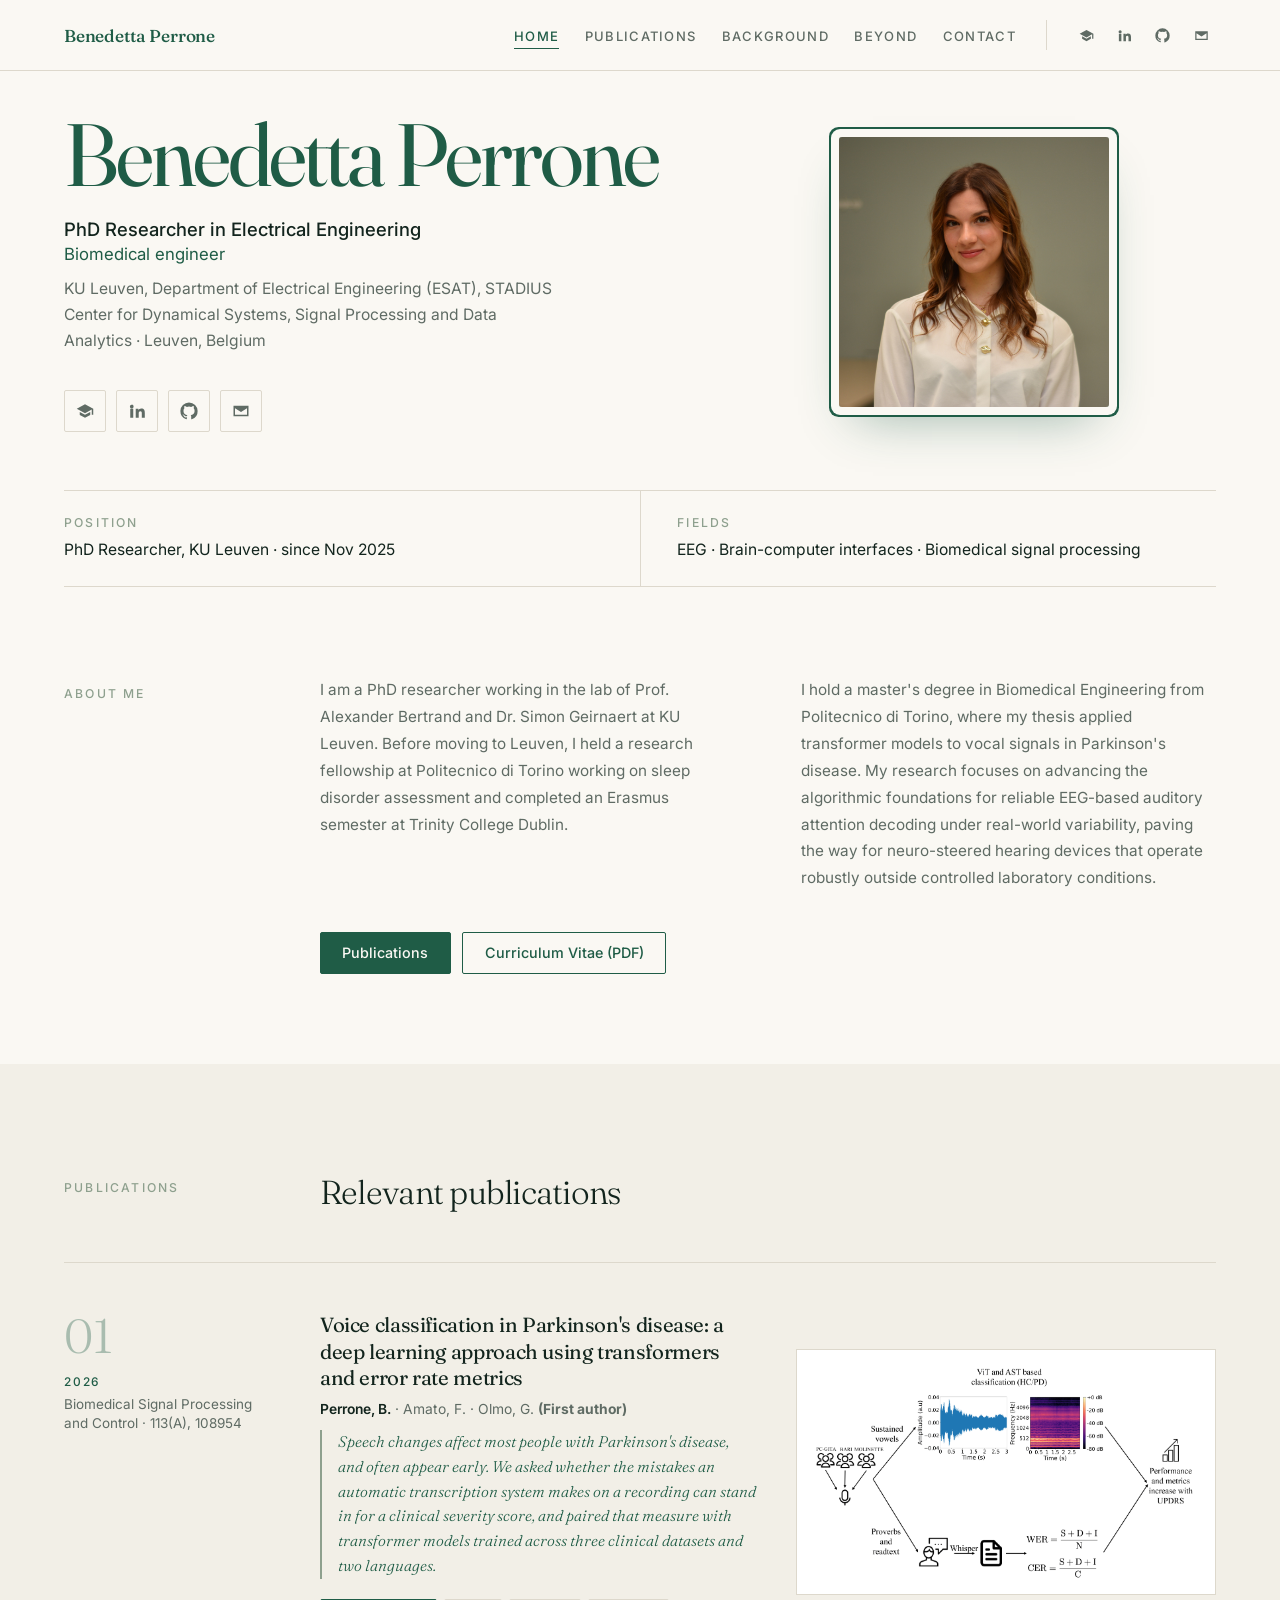
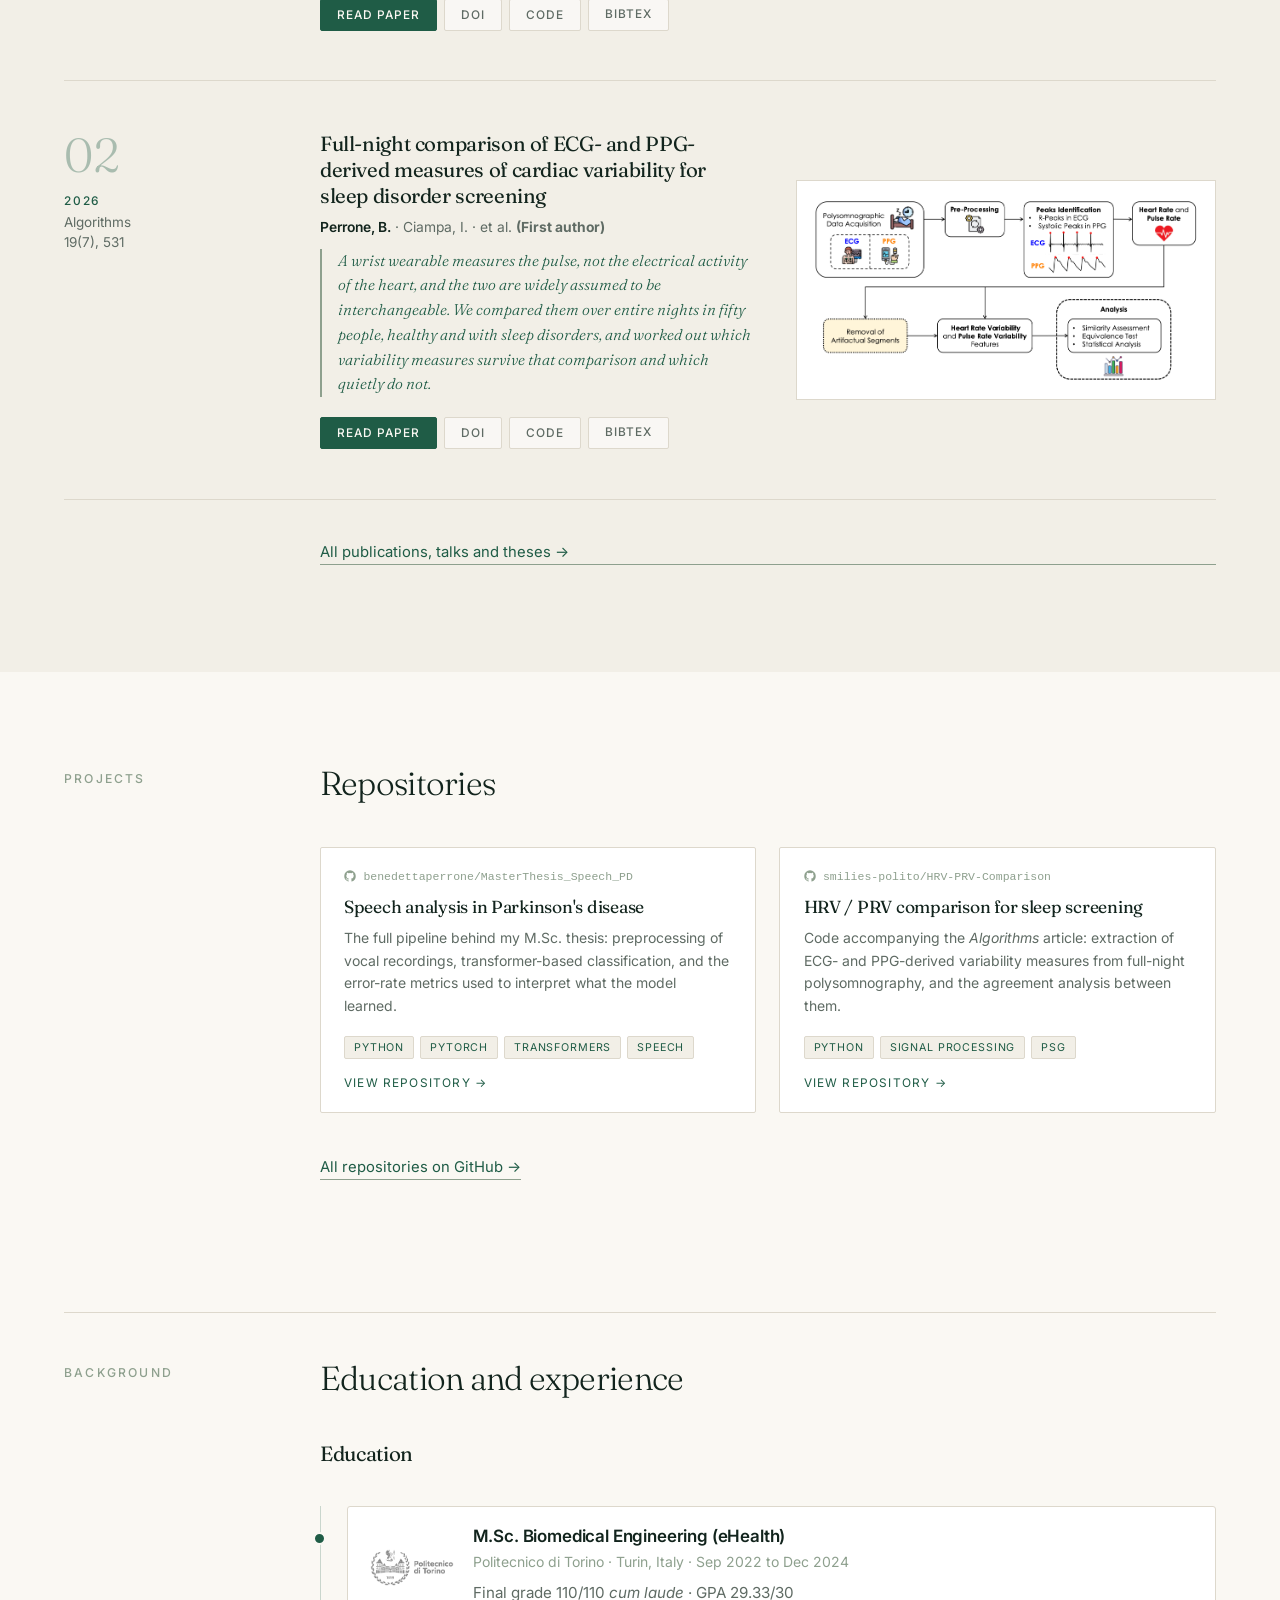
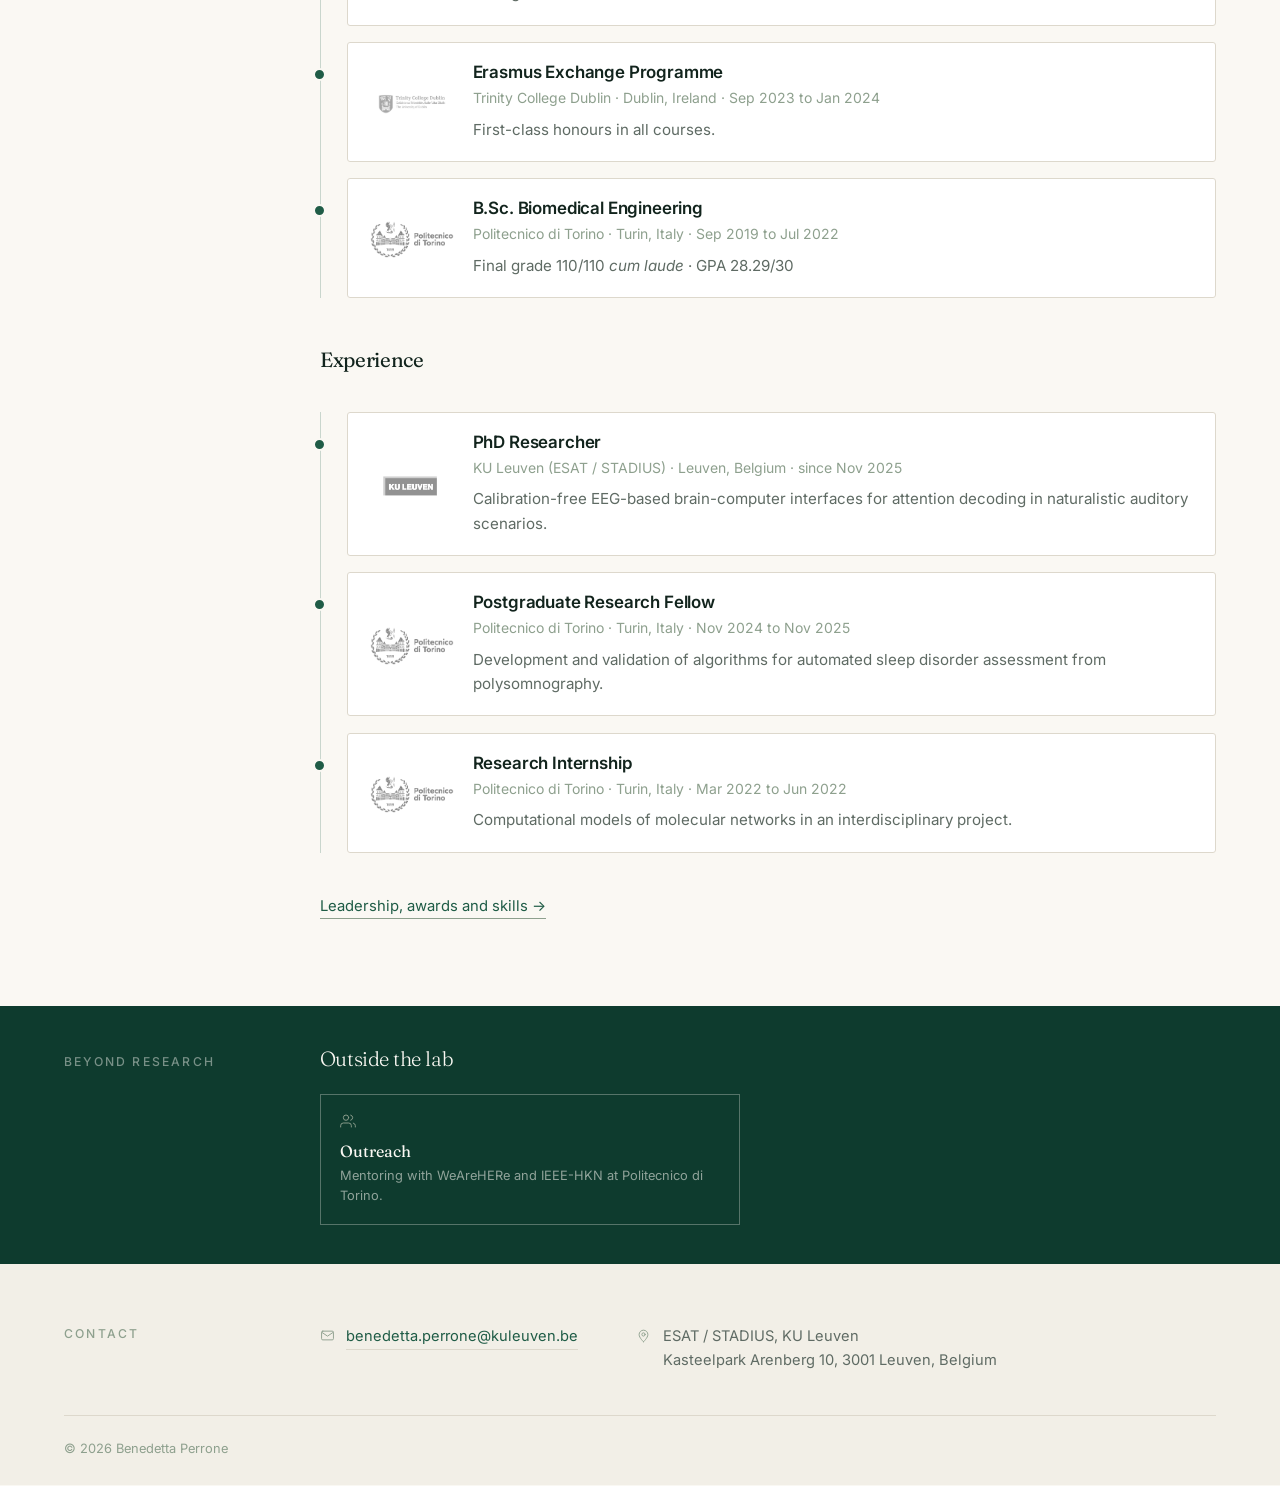
==== commit 2969796e: "Add BibTeX support and publication filters to enhance research visibility" ====
--- a/index.html
+++ b/index.html
@@ -160,6 +160,18 @@
                 <a class="chip" href="https://doi.org/10.1016/j.bspc.2025.108954" target="_blank" rel="noopener">DOI</a>
                 <a class="chip" href="https://github.com/benedettaperrone/MasterThesis_Speech_PD" target="_blank" rel="noopener">Code</a>
               </div>
+              <script type="application/x-bibtex">
+@article{perrone2026voice,
+  title   = {Voice classification in Parkinson's disease: a deep learning approach using transformers and error rate metrics},
+  author  = {Perrone, Benedetta and Amato, F. and Olmo, G.},
+  journal = {Biomedical Signal Processing and Control},
+  volume  = {113},
+  number  = {A},
+  pages   = {108954},
+  year    = {2026},
+  doi     = {10.1016/j.bspc.2025.108954}
+}
+              </script>
             </div>
             <div>
               <div class="pfig"><a href="images/pub-parkinson.png" target="_blank" rel="noopener" aria-label="Open the study design figure at full size"><img src="images/pub-parkinson.png" alt="" width="2342" height="1295" loading="lazy"></a></div>
@@ -184,6 +196,18 @@
                 <a class="chip" href="https://doi.org/10.3390/a19070531" target="_blank" rel="noopener">DOI</a>
                 <a class="chip" href="https://github.com/smilies-polito/HRV-PRV-Comparison" target="_blank" rel="noopener">Code</a>
               </div>
+              <script type="application/x-bibtex">
+@article{perrone2026fullnight,
+  title   = {Full-night comparison of {ECG}- and {PPG}-derived measures of cardiac variability for sleep disorder screening},
+  author  = {Perrone, Benedetta and Ciampa, I. and others},
+  journal = {Algorithms},
+  volume  = {19},
+  number  = {7},
+  pages   = {531},
+  year    = {2026},
+  doi     = {10.3390/a19070531}
+}
+              </script>
             </div>
             <div>
               <div class="pfig"><a href="images/pub-sleep.png" target="_blank" rel="noopener" aria-label="Open the analysis pipeline figure at full size"><img src="images/pub-sleep.png" alt="" width="911" height="442" loading="lazy"></a></div>
--- a/styles.css
+++ b/styles.css
@@ -156,6 +156,26 @@
 .chip:hover{border-color:var(--green);color:var(--green);background:#fff}
 .chip.k{background:var(--green);border-color:var(--green);color:var(--paper)}
 .chip.k:hover{background:var(--green-deep);border-color:var(--green-deep);color:#fff}
+/* BibTeX chip. A <button> among the <a> chips, so it needs the font and the
+   line-height reset that the anchor gets for free. */
+.chip.bibchip,.chip.fchip{font-family:inherit;line-height:1;cursor:pointer}
+.chip.ok{background:var(--green);border-color:var(--green);color:var(--paper)}
+/* Only shown when the clipboard refuses, so the entry can still be copied by
+   hand. Scrolls rather than wraps: a broken line in a BibTeX entry is a bug in
+   whatever gets pasted. */
+.bibout{margin-top:.9rem;padding:.85rem 1rem;background:#fff;border:1px solid var(--rule);border-radius:2px;
+  font-family:ui-monospace,"SFMono-Regular",Menlo,Consolas,monospace;font-size:.74rem;line-height:1.6;
+  color:var(--ink);overflow-x:auto;white-space:pre}
+.bibout:focus-visible{outline:2px solid var(--green);outline-offset:2px}
+
+/* ---------- publication filters ---------- */
+/* Injected by site.js into the page header, from the items themselves. Sits
+   under the h1 rather than above the first section, so it reads as part of the
+   page title block instead of a toolbar bolted onto the list. */
+.pfilter{display:flex;flex-wrap:wrap;align-items:stretch;gap:.45rem;margin-top:1.8rem}
+.pfilter .fsep{width:1px;background:var(--rule);margin:0 .35rem}
+.pfilter-status{margin-top:.9rem;font-size:.78rem;color:var(--sage);min-height:1.2em}
+
 .pfig{background:#fff;border:1px solid var(--rule);padding:.9rem;transition:border-color .16s;display:flex;align-items:center;justify-content:center;min-height:220px}
 .pfig img{display:block;width:100%;height:auto}
 /* The figures are still small at this width. Each links to its source file, which
@@ -381,6 +401,9 @@
   section{padding:4rem 0}
   .pubs{padding:4rem 0}
   .clist{flex-direction:column;gap:1rem}
+  /* The filter row wraps at this width, and a rule between two groups means
+     nothing once they no longer sit on one line. */
+  .pfilter .fsep{display:none}
   .navtoggle{display:flex}
   .socials{padding-left:0;border-left:none;margin-left:auto}
   .nav{gap:.9rem}
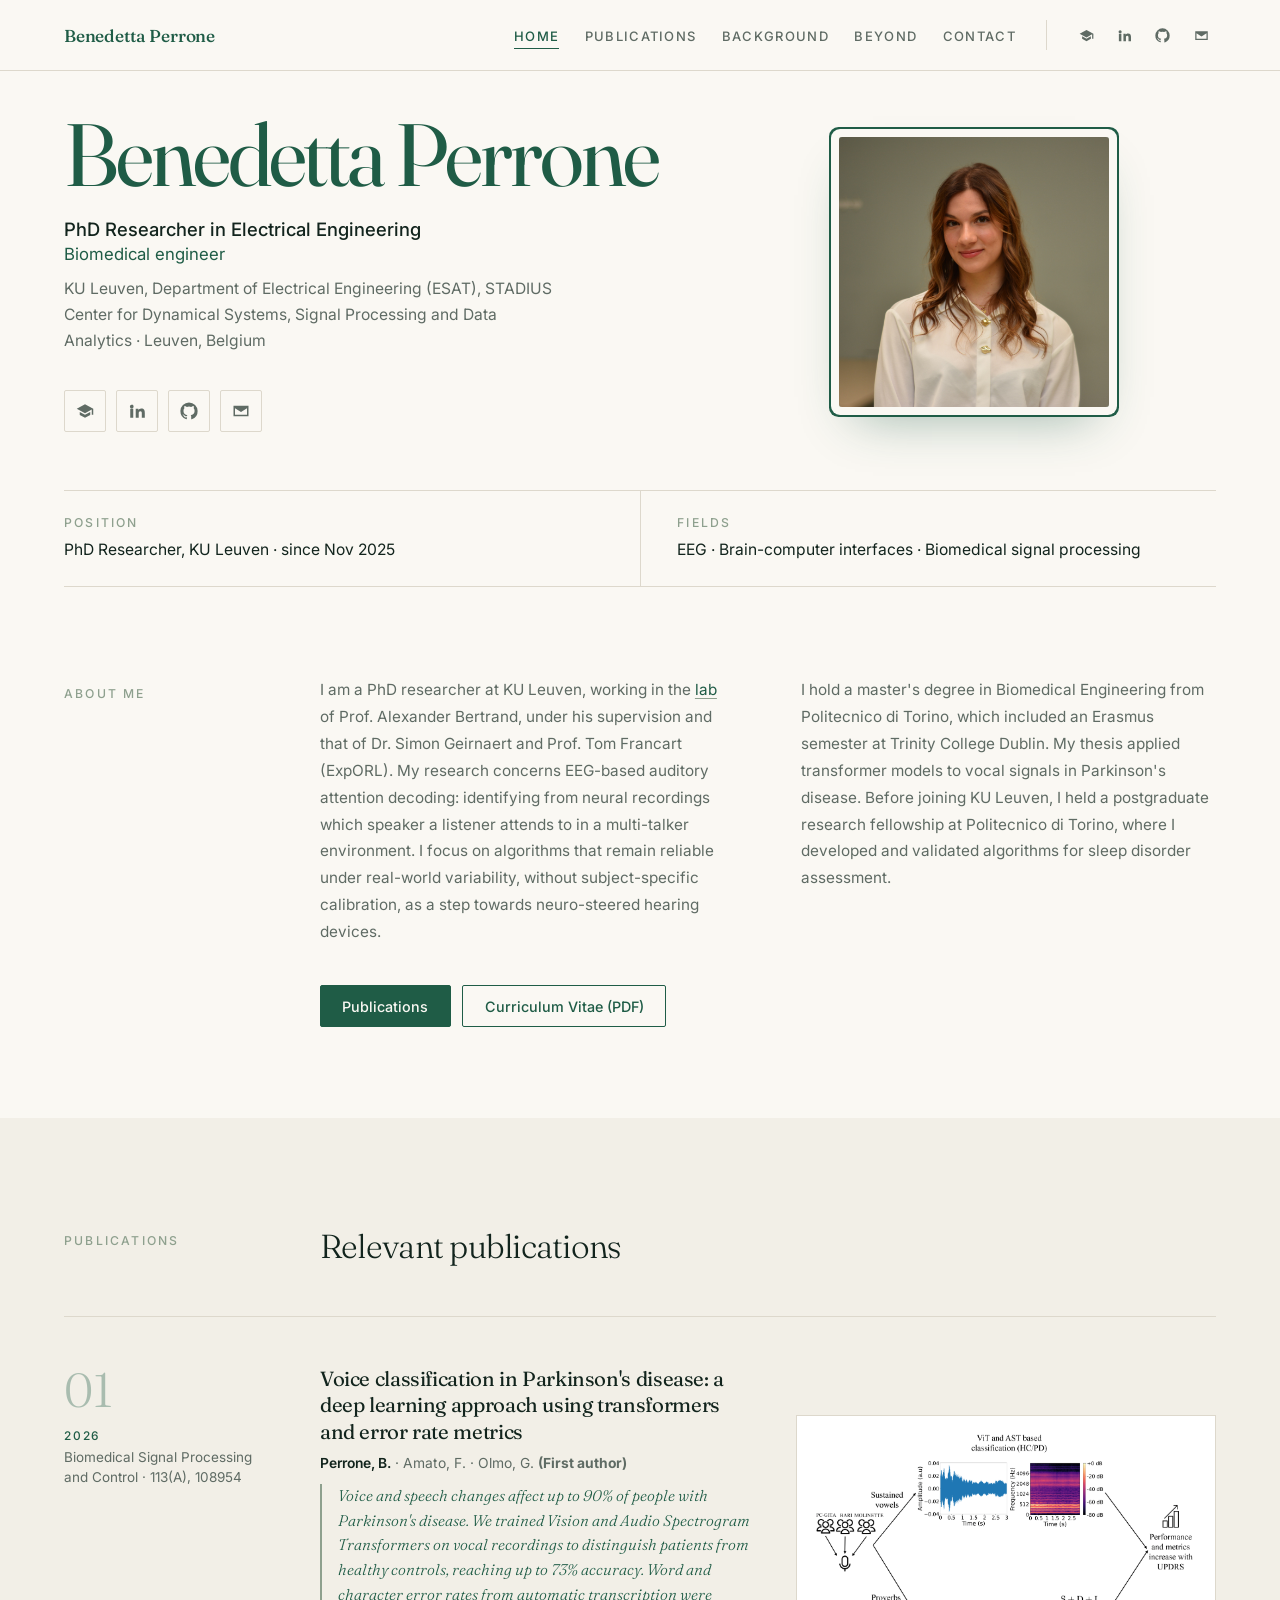
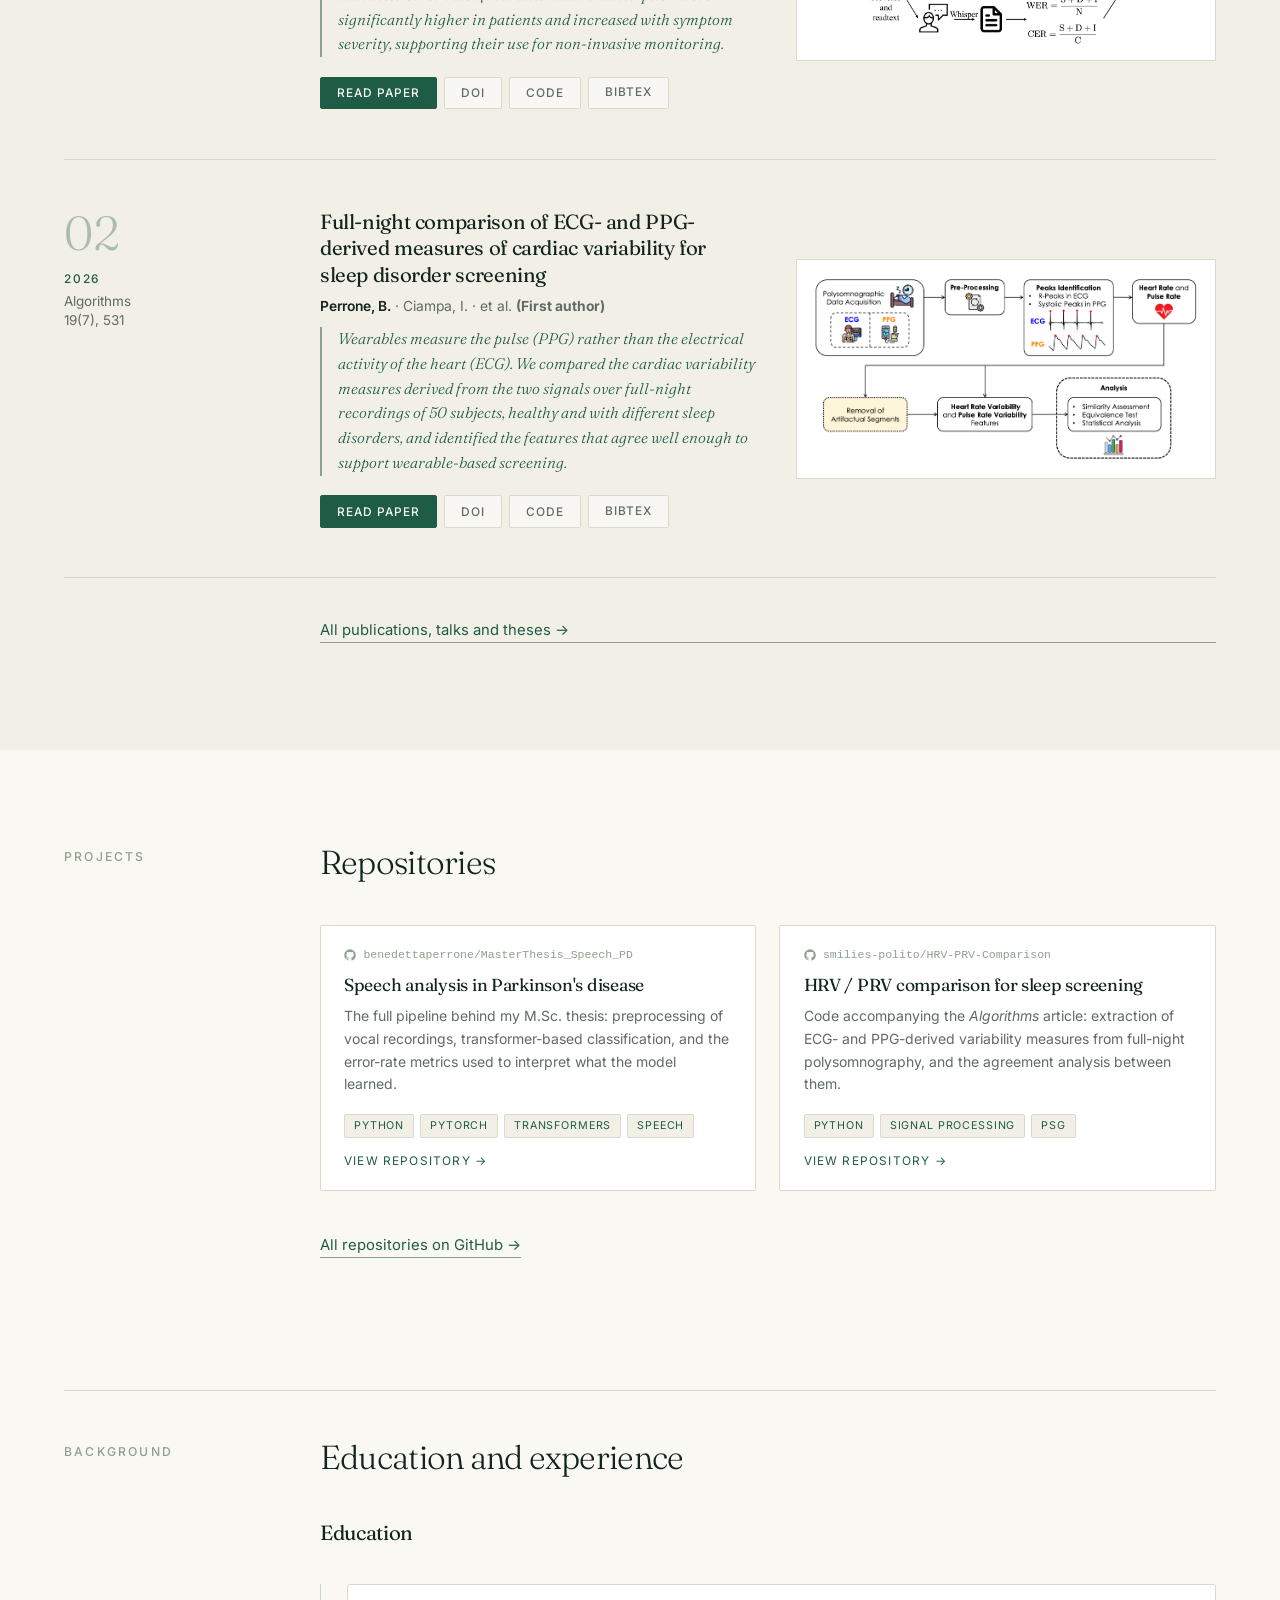
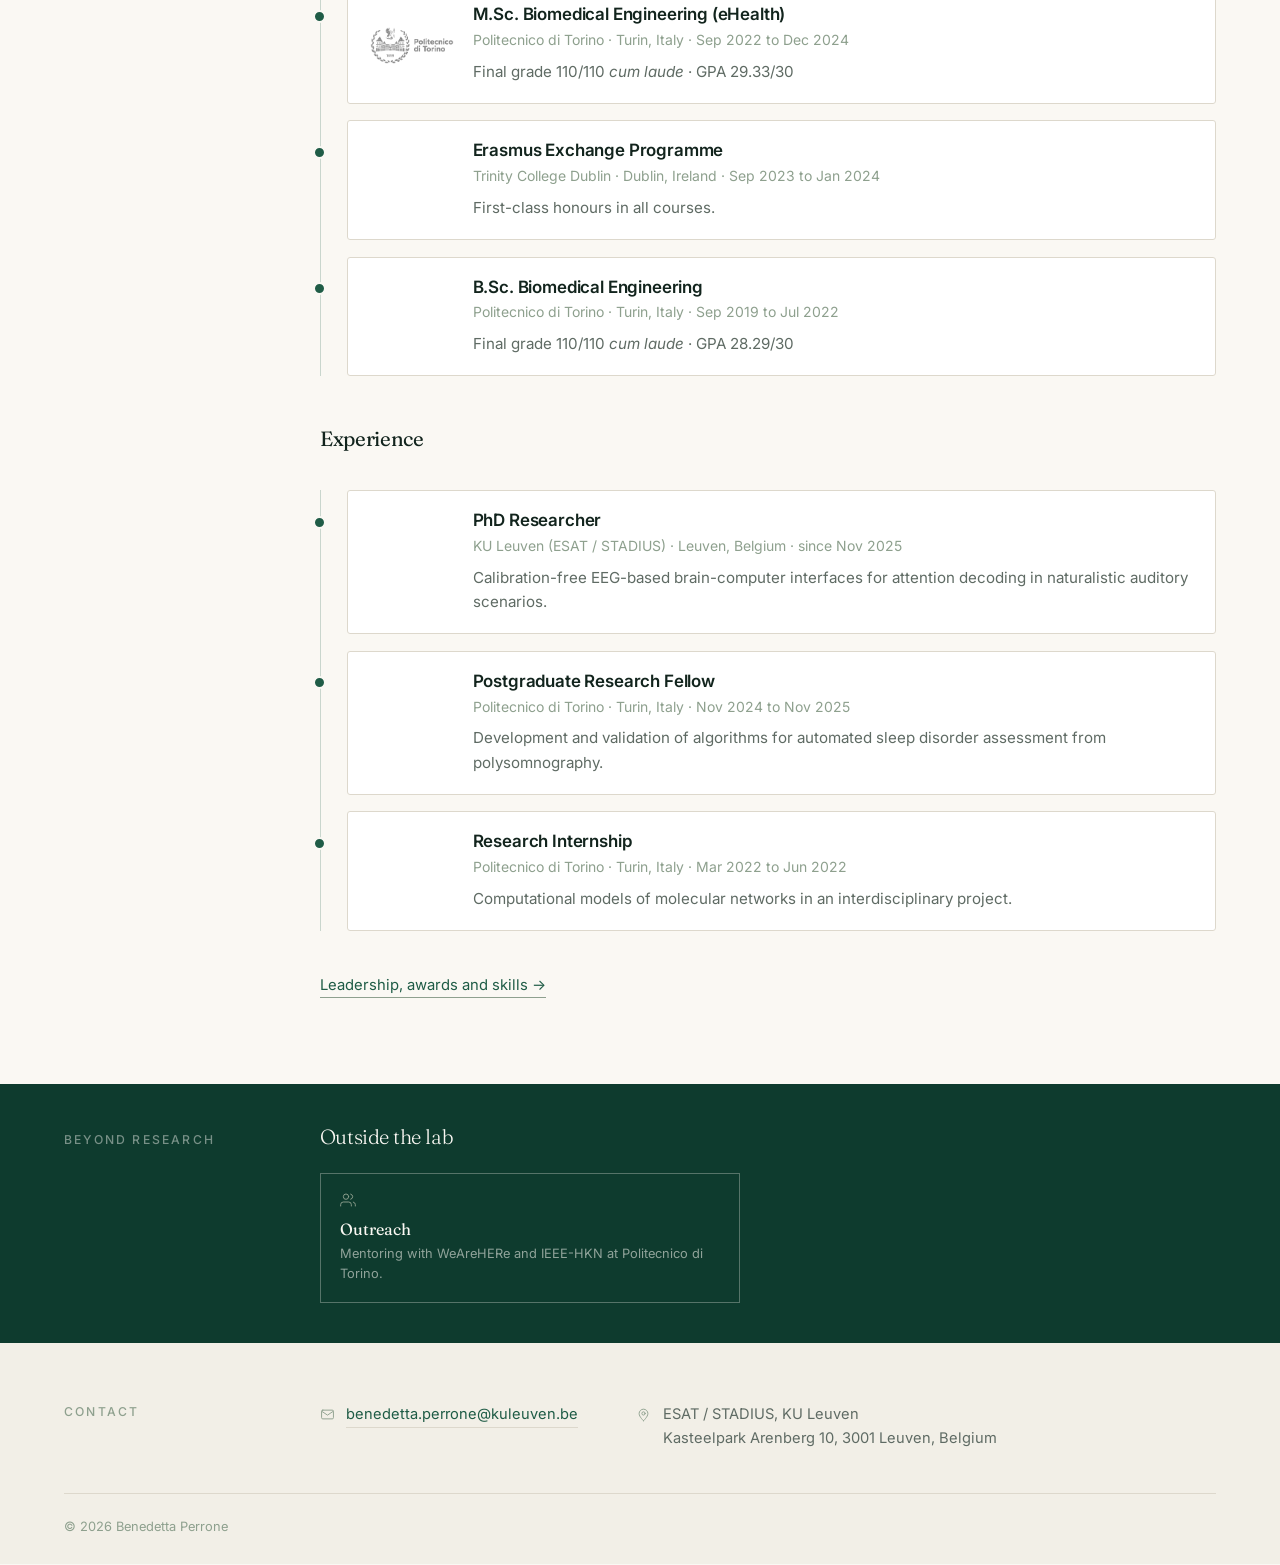
==== commit d6e4bfa9: "Update about, paper descriptions and links - Rewrite About me, add link to the lab - New description" ====
--- a/index.html
+++ b/index.html
@@ -122,9 +122,7 @@
       <h2 class="label">About me</h2>
       <div>
         <div class="bioblock">
-          <p class="bio">I am a PhD researcher working in the lab of Prof. Alexander Bertrand and Dr. Simon Geirnaert at KU Leuven. Before moving to Leuven, I held a research fellowship at Politecnico di Torino working on sleep disorder assessment and completed an Erasmus semester at Trinity College Dublin.</p>
-          <p class="bio">I hold a master's degree in Biomedical Engineering from Politecnico di Torino, where my thesis applied transformer models to vocal signals in Parkinson's disease. My research focuses on advancing the algorithmic foundations for reliable EEG-based auditory attention decoding under real-world variability, paving the way for neuro-steered hearing devices that operate robustly outside controlled laboratory conditions.</p>
-        </div>
+          <p class="bio">I am a PhD researcher at KU Leuven, working in the <a href="https://biomedkuleuven.com/" target="_blank" rel="noopener">lab</a> of Prof. Alexander Bertrand, under his supervision and that of Dr. Simon Geirnaert and Prof. Tom Francart (ExpORL). My research concerns EEG-based auditory attention decoding: identifying from neural recordings which speaker a listener attends to in a multi-talker environment. I focus on algorithms that remain reliable under real-world variability, without subject-specific calibration, as a step towards neuro-steered hearing devices.</p>          <p class="bio">I hold a master's degree in Biomedical Engineering from Politecnico di Torino, which included an Erasmus semester at Trinity College Dublin. My thesis applied transformer models to vocal signals in Parkinson's disease. Before joining KU Leuven, I held a postgraduate research fellowship at Politecnico di Torino, where I developed and validated algorithms for sleep disorder assessment.</p>        </div>
         <div class="acts">
           <a class="btn solid" href="publications.html">Publications</a>
           <a class="btn line" href="cv/CV_BenedettaPerrone.pdf" download>Curriculum Vitae (PDF)</a>
@@ -154,8 +152,7 @@
             <div>
               <h3><a href="https://doi.org/10.1016/j.bspc.2025.108954" target="_blank" rel="noopener">Voice classification in Parkinson's disease: a deep learning approach using transformers and error rate metrics</a></h3>
               <p class="pauth"><b>Perrone, B.</b> &middot; Amato, F. &middot; Olmo, G. <strong>(First author)</strong></p>
-              <p class="pwhy">Speech changes affect most people with Parkinson's disease, and often appear early. We asked whether the mistakes an automatic transcription system makes on a recording can stand in for a clinical severity score, and paired that measure with transformer models trained across three clinical datasets and two languages.</p>
-              <div class="chips">
+              <p class="pwhy">Voice and speech changes affect up to 90% of people with Parkinson's disease. We trained Vision and Audio Spectrogram Transformers on vocal recordings to distinguish patients from healthy controls, reaching up to 73% accuracy. Word and character error rates from automatic transcription were significantly higher in patients and increased with symptom severity, supporting their use for non-invasive monitoring.</p>              <div class="chips">
                 <a class="chip k" href="https://doi.org/10.1016/j.bspc.2025.108954" target="_blank" rel="noopener">Read paper</a>
                 <a class="chip" href="https://doi.org/10.1016/j.bspc.2025.108954" target="_blank" rel="noopener">DOI</a>
                 <a class="chip" href="https://github.com/benedettaperrone/MasterThesis_Speech_PD" target="_blank" rel="noopener">Code</a>
@@ -190,8 +187,7 @@
             <div>
               <h3><a href="https://doi.org/10.3390/a19070531" target="_blank" rel="noopener">Full-night comparison of ECG- and PPG-derived measures of cardiac variability for sleep disorder screening</a></h3>
               <p class="pauth"><b>Perrone, B.</b> &middot; Ciampa, I. &middot; et al. <strong>(First author)</strong></p>
-              <p class="pwhy">A wrist wearable measures the pulse, not the electrical activity of the heart, and the two are widely assumed to be interchangeable. We compared them over entire nights in fifty people, healthy and with sleep disorders, and worked out which variability measures survive that comparison and which quietly do not.</p>
-              <div class="chips">
+              <p class="pwhy">Wearables measure the pulse (PPG) rather than the electrical activity of the heart (ECG). We compared the cardiac variability measures derived from the two signals over full-night recordings of 50 subjects, healthy and with different sleep disorders, and identified the features that agree well enough to support wearable-based screening.</p>              <div class="chips">
                 <a class="chip k" href="https://doi.org/10.3390/a19070531" target="_blank" rel="noopener">Read paper</a>
                 <a class="chip" href="https://doi.org/10.3390/a19070531" target="_blank" rel="noopener">DOI</a>
                 <a class="chip" href="https://github.com/smilies-polito/HRV-PRV-Comparison" target="_blank" rel="noopener">Code</a>
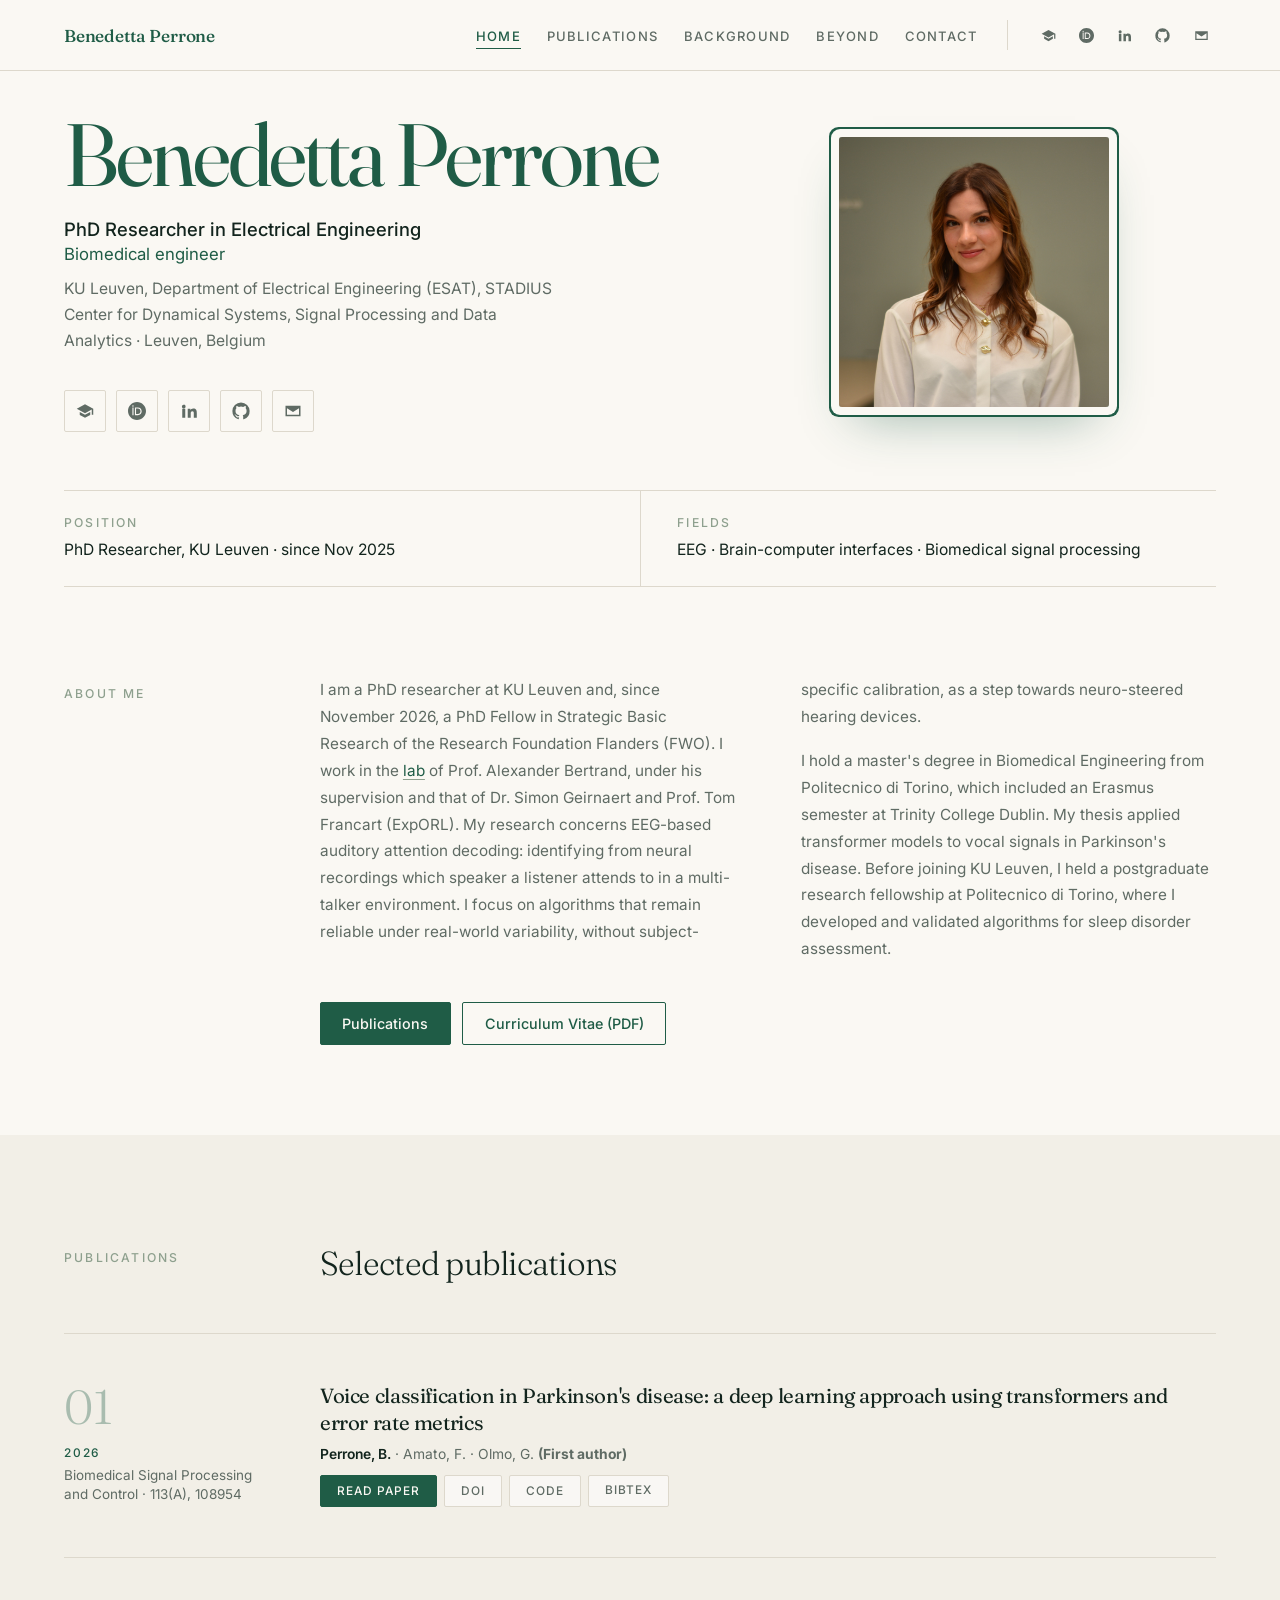
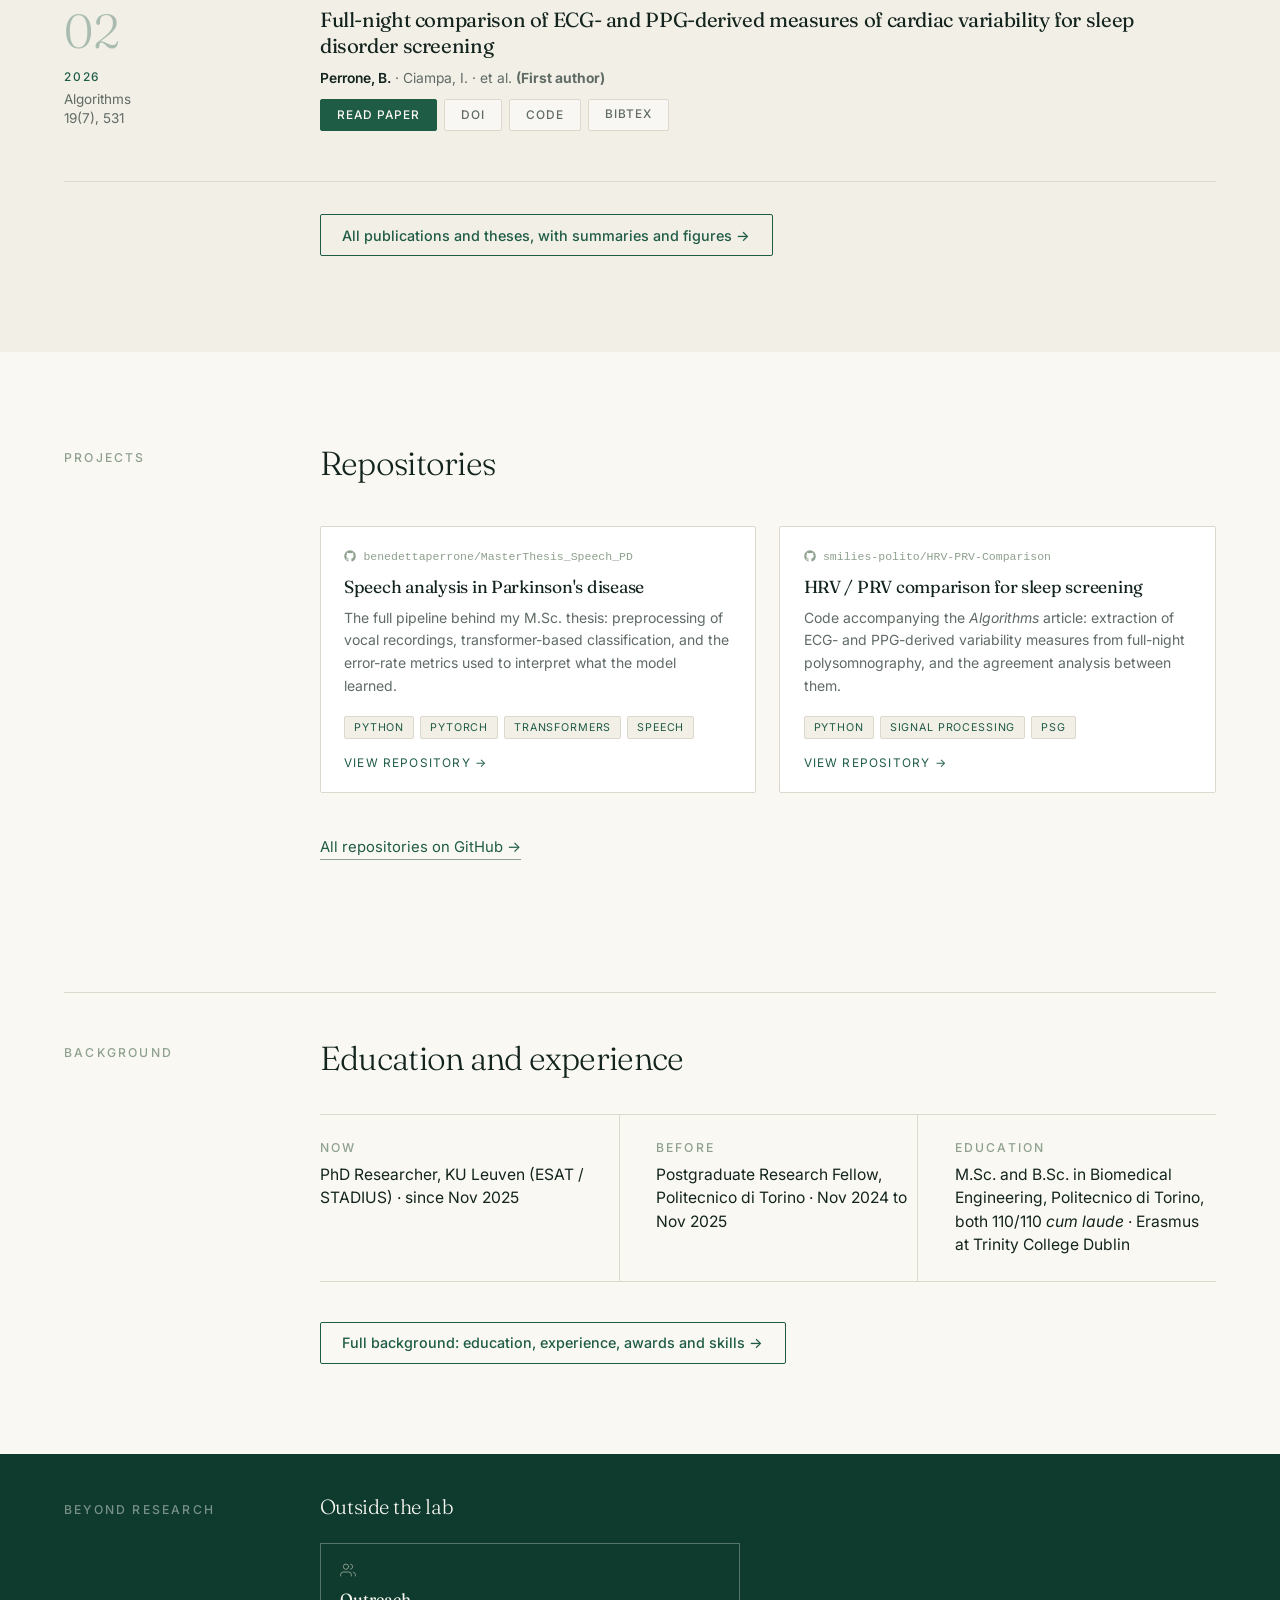
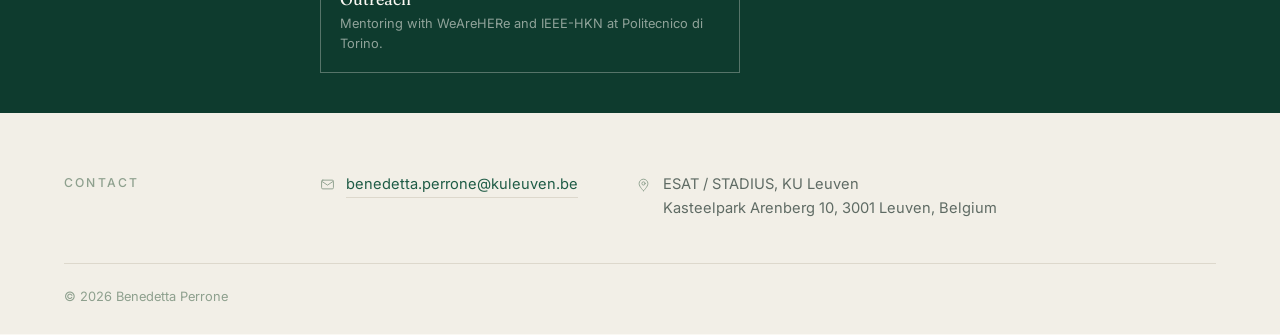
==== commit 54a361b2: "Move site to root address, add FWO fellowship and contact page - New address: benedettaperrone.githu" ====
--- a/index.html
+++ b/index.html
@@ -3,39 +3,85 @@
 <head>
   <meta charset="UTF-8" />
   <meta name="viewport" content="width=device-width, initial-scale=1.0" />
-  <title>Benedetta Perrone | PhD Researcher</title>
-  <meta name="description" content="Benedetta Perrone, PhD researcher at KU Leuven working on EEG-based brain-computer interfaces for auditory attention decoding." />
-  
+  <title>Benedetta Perrone | EEG and Brain-Computer Interfaces, KU Leuven</title>
+  <meta name="description" content="Benedetta Perrone, FWO PhD fellow at KU Leuven (ESAT / STADIUS), working on EEG-based brain-computer interfaces and auditory attention decoding." />
+  <meta name="theme-color" content="#1f5c46" />
   <meta name="google-site-verification" content="nZ4xJXb6df9g-oKeIPNT3Us8Nh1lnW6ezqUgvZbPLrE" />
 
+  <!-- The one official address of this page. The same page is also reachable
+       as .../portfolio/index.html; this tells search engines to treat both
+       as one. Every page carries its own. -->
+  <link rel="canonical" href="https://benedettaperrone.github.io/" />
+
   <link rel="icon" href="data:image/svg+xml,%3Csvg xmlns='http://www.w3.org/2000/svg' viewBox='0 0 64 64'%3E%3Crect width='64' height='64' rx='6' fill='%231f5c46'/%3E%3Ctext x='32' y='43' font-family='Georgia, serif' font-size='30' fill='%23faf8f3' text-anchor='middle'%3EBP%3C/text%3E%3C/svg%3E" />
 
+  <!-- Link previews (LinkedIn, WhatsApp, Slack...). URLs must be absolute:
+       the services that read these tags do not resolve relative paths. -->
   <meta property="og:type" content="profile" />
-  <meta property="og:title" content="Benedetta Perrone | PhD Researcher" />
-  <meta property="og:description" content="PhD researcher in EEG-based brain-computer interfaces at KU Leuven." />
-  <meta property="og:image" content="images/benedetta.jpg" />
+  <meta property="og:site_name" content="Benedetta Perrone" />
+  <meta property="og:title" content="Benedetta Perrone | EEG and Brain-Computer Interfaces, KU Leuven" />
+  <meta property="og:description" content="FWO PhD fellow at KU Leuven, working on EEG-based brain-computer interfaces and auditory attention decoding." />
+  <meta property="og:image" content="https://benedettaperrone.github.io/images/benedetta.jpg" />
   <meta property="og:url" content="https://benedettaperrone.github.io/" />
   <meta name="twitter:card" content="summary" />
-  <meta name="twitter:title" content="Benedetta Perrone | PhD Researcher" />
-  <meta name="twitter:description" content="PhD researcher in EEG-based brain-computer interfaces at KU Leuven." />
-  <meta name="twitter:image" content="images/benedetta.jpg" />
-
+  <meta name="twitter:title" content="Benedetta Perrone | EEG and Brain-Computer Interfaces, KU Leuven" />
+  <meta name="twitter:description" content="FWO PhD fellow at KU Leuven, working on EEG-based brain-computer interfaces and auditory attention decoding." />
+  <meta name="twitter:image" content="https://benedettaperrone.github.io/images/benedetta.jpg" />
+
+  <!-- Structured data for search engines. "WebSite" gives the site its name
+       in Google results; "Person" says who it is about and links the
+       profiles that belong to the same person. Keep it in step with the
+       visible page. -->
   <script type="application/ld+json">
   {
     "@context": "https://schema.org",
-    "@type": "Person",
-    "name": "Benedetta Perrone",
-    "jobTitle": "PhD Researcher",
-    "affiliation": { "@type": "CollegeOrUniversity", "name": "KU Leuven" },
-    "alumniOf": [
-      { "@type": "CollegeOrUniversity", "name": "Politecnico di Torino" },
-      { "@type": "CollegeOrUniversity", "name": "Trinity College Dublin" }
-    ],
-    "knowsAbout": ["EEG", "Brain-Computer Interfaces", "Biomedical Signal Processing", "Deep Learning"],
-    "sameAs": [
-      "https://www.linkedin.com/in/benedetta-perrone/",
-      "https://github.com/benedettaperrone",
-      "https://scholar.google.com/citations?user=cEQqSfsAAAAJ&hl=it&oi=ao"
+    "@graph": [
+      {
+        "@type": "WebSite",
+        "@id": "https://benedettaperrone.github.io/#website",
+        "url": "https://benedettaperrone.github.io/",
+        "name": "Benedetta Perrone",
+        "inLanguage": "en",
+        "about": { "@id": "https://benedettaperrone.github.io/#person" }
+      },
+      {
+        "@type": "Person",
+        "@id": "https://benedettaperrone.github.io/#person",
+        "name": "Benedetta Perrone",
+        "url": "https://benedettaperrone.github.io/",
+        "image": "https://benedettaperrone.github.io/images/benedetta.jpg",
+        "jobTitle": "PhD Researcher",
+        "description": "PhD researcher and FWO PhD fellow at KU Leuven working on EEG-based auditory attention decoding for neuro-steered hearing devices.",
+        "email": "mailto:benedetta.perrone@kuleuven.be",
+        "worksFor": {
+          "@type": "CollegeOrUniversity",
+          "name": "KU Leuven",
+          "url": "https://www.kuleuven.be/"
+        },
+        "affiliation": {
+          "@type": "Organization",
+          "name": "STADIUS Center for Dynamical Systems, Signal Processing and Data Analytics, Department of Electrical Engineering (ESAT), KU Leuven"
+        },
+        "alumniOf": [
+          { "@type": "CollegeOrUniversity", "name": "Politecnico di Torino" },
+          { "@type": "CollegeOrUniversity", "name": "Trinity College Dublin" }
+        ],
+        "award": "PhD Fellowship Strategic Basic Research, Research Foundation Flanders (FWO), 2026",
+        "knowsAbout": [
+          "EEG",
+          "Brain-Computer Interfaces",
+          "Auditory Attention Decoding",
+          "Neuro-steered Hearing Aids",
+          "Biomedical Signal Processing",
+          "Deep Learning"
+        ],
+        "sameAs": [
+          "https://orcid.org/0009-0005-5210-0403",
+          "https://scholar.google.com/citations?user=cEQqSfsAAAAJ",
+          "https://www.linkedin.com/in/benedetta-perrone/",
+          "https://github.com/benedettaperrone"
+        ]
+      }
     ]
   }
   </script>
@@ -71,12 +117,13 @@
         <li><a href="publications.html">Publications</a></li>
         <li><a href="cv.html">Background</a></li>
         <li><a href="beyond.html">Beyond</a></li>
-        <li><a href="#contact">Contact</a></li>
+        <li><a href="contact.html">Contact</a></li>
       </ul>
     </div>
 
     <div class="socials">
       <a href="https://scholar.google.com/citations?user=cEQqSfsAAAAJ&hl=it&oi=ao" target="_blank" rel="noopener" aria-label="Google Scholar"><svg viewBox="0 0 24 24" aria-hidden="true"><path d="M12 3L1 9l11 6 9-4.91V17h2V9L12 3zM5 13.18v4L12 21l7-3.82v-4L12 17l-7-3.82z"/></svg></a>
+      <a href="https://orcid.org/0009-0005-5210-0403" target="_blank" rel="noopener" aria-label="ORCID"><svg viewBox="0 0 24 24" aria-hidden="true"><path fill-rule="evenodd" d="M12 0C5.37 0 0 5.37 0 12s5.37 12 12 12 12-5.37 12-12S18.63 0 12 0zM5.88 7.38h1.49V17.5H5.88V7.38zm.74-3.04a.98.98 0 110 1.96.98.98 0 010-1.96zM9.24 7.38h3.97c3.12 0 5.03 2.23 5.03 5.04 0 2.9-1.86 5.08-5.03 5.08H9.24V7.38zm1.49 1.34v7.42h2.3c2.43 0 3.6-1.6 3.6-3.72 0-2.17-1.22-3.7-3.6-3.7h-2.3z"/></svg></a>
       <a href="https://www.linkedin.com/in/benedetta-perrone/" target="_blank" rel="noopener" aria-label="LinkedIn"><svg viewBox="0 0 24 24" aria-hidden="true"><path d="M4.98 3.5a2.5 2.5 0 11.02 5 2.5 2.5 0 01-.02-5zM3 9h4v12H3V9zm7 0h3.8v1.7h.05c.53-.95 1.83-1.95 3.77-1.95 4.03 0 4.78 2.5 4.78 5.76V21h-4v-5.6c0-1.34-.03-3.06-1.9-3.06-1.9 0-2.2 1.45-2.2 2.96V21h-4V9z"/></svg></a>
       <a href="https://github.com/benedettaperrone" target="_blank" rel="noopener" aria-label="GitHub"><svg viewBox="0 0 24 24" aria-hidden="true"><path d="M12 .5A11.5 11.5 0 00.5 12a11.5 11.5 0 007.86 10.92c.58.1.79-.25.79-.56v-2c-3.2.7-3.88-1.37-3.88-1.37-.53-1.34-1.29-1.7-1.29-1.7-1.05-.72.08-.7.08-.7 1.16.08 1.77 1.2 1.77 1.2 1.03 1.77 2.7 1.26 3.36.96.1-.75.4-1.26.73-1.55-2.55-.29-5.24-1.28-5.24-5.7 0-1.26.45-2.29 1.19-3.1-.12-.29-.52-1.46.11-3.05 0 0 .97-.31 3.18 1.18a11 11 0 015.8 0c2.2-1.49 3.17-1.18 3.17-1.18.63 1.59.23 2.76.11 3.05.74.81 1.19 1.84 1.19 3.1 0 4.43-2.7 5.4-5.27 5.69.42.36.78 1.06.78 2.14v3.17c0 .31.21.67.8.56A11.5 11.5 0 0023.5 12 11.5 11.5 0 0012 .5z"/></svg></a>
       <a href="mailto:benedetta.perrone@kuleuven.be" aria-label="Email"><svg viewBox="0 0 24 24" aria-hidden="true"><path d="M2 5h20v14H2V5zm10 7L3.5 6.5h17L12 12zM4 8.2V17h16V8.2l-8 5.2-8-5.2z"/></svg></a>
@@ -97,6 +144,7 @@
 
         <div class="herosoc">
           <a href="https://scholar.google.com/citations?user=cEQqSfsAAAAJ&hl=it&oi=ao" target="_blank" rel="noopener" aria-label="Google Scholar"><svg viewBox="0 0 24 24" aria-hidden="true"><path d="M12 3L1 9l11 6 9-4.91V17h2V9L12 3zM5 13.18v4L12 21l7-3.82v-4L12 17l-7-3.82z"/></svg></a>
+          <a href="https://orcid.org/0009-0005-5210-0403" target="_blank" rel="noopener" aria-label="ORCID"><svg viewBox="0 0 24 24" aria-hidden="true"><path fill-rule="evenodd" d="M12 0C5.37 0 0 5.37 0 12s5.37 12 12 12 12-5.37 12-12S18.63 0 12 0zM5.88 7.38h1.49V17.5H5.88V7.38zm.74-3.04a.98.98 0 110 1.96.98.98 0 010-1.96zM9.24 7.38h3.97c3.12 0 5.03 2.23 5.03 5.04 0 2.9-1.86 5.08-5.03 5.08H9.24V7.38zm1.49 1.34v7.42h2.3c2.43 0 3.6-1.6 3.6-3.72 0-2.17-1.22-3.7-3.6-3.7h-2.3z"/></svg></a>
           <a href="https://www.linkedin.com/in/benedetta-perrone/" target="_blank" rel="noopener" aria-label="LinkedIn"><svg viewBox="0 0 24 24" aria-hidden="true"><path d="M4.98 3.5a2.5 2.5 0 11.02 5 2.5 2.5 0 01-.02-5zM3 9h4v12H3V9zm7 0h3.8v1.7h.05c.53-.95 1.83-1.95 3.77-1.95 4.03 0 4.78 2.5 4.78 5.76V21h-4v-5.6c0-1.34-.03-3.06-1.9-3.06-1.9 0-2.2 1.45-2.2 2.96V21h-4V9z"/></svg></a>
           <a href="https://github.com/benedettaperrone" target="_blank" rel="noopener" aria-label="GitHub"><svg viewBox="0 0 24 24" aria-hidden="true"><path d="M12 .5A11.5 11.5 0 00.5 12a11.5 11.5 0 007.86 10.92c.58.1.79-.25.79-.56v-2c-3.2.7-3.88-1.37-3.88-1.37-.53-1.34-1.29-1.7-1.29-1.7-1.05-.72.08-.7.08-.7 1.16.08 1.77 1.2 1.77 1.2 1.03 1.77 2.7 1.26 3.36.96.1-.75.4-1.26.73-1.55-2.55-.29-5.24-1.28-5.24-5.7 0-1.26.45-2.29 1.19-3.1-.12-.29-.52-1.46.11-3.05 0 0 .97-.31 3.18 1.18a11 11 0 015.8 0c2.2-1.49 3.17-1.18 3.17-1.18.63 1.59.23 2.76.11 3.05.74.81 1.19 1.84 1.19 3.1 0 4.43-2.7 5.4-5.27 5.69.42.36.78 1.06.78 2.14v3.17c0 .31.21.67.8.56A11.5 11.5 0 0023.5 12 11.5 11.5 0 0012 .5z"/></svg></a>
           <a href="mailto:benedetta.perrone@kuleuven.be" aria-label="Email"><svg viewBox="0 0 24 24" aria-hidden="true"><path d="M2 5h20v14H2V5zm10 7L3.5 6.5h17L12 12zM4 8.2V17h16V8.2l-8 5.2-8-5.2z"/></svg></a>
@@ -117,12 +165,14 @@
   </div>
 
   <!-- ============ ABOUT ============ -->
-  <section id="about" data-nav="index.html">
+  <section id="about">
     <div class="wrap sec">
       <h2 class="label">About me</h2>
       <div>
         <div class="bioblock">
-          <p class="bio">I am a PhD researcher at KU Leuven, working in the <a href="https://biomedkuleuven.com/" target="_blank" rel="noopener">lab</a> of Prof. Alexander Bertrand, under his supervision and that of Dr. Simon Geirnaert and Prof. Tom Francart (ExpORL). My research concerns EEG-based auditory attention decoding: identifying from neural recordings which speaker a listener attends to in a multi-talker environment. I focus on algorithms that remain reliable under real-world variability, without subject-specific calibration, as a step towards neuro-steered hearing devices.</p>          <p class="bio">I hold a master's degree in Biomedical Engineering from Politecnico di Torino, which included an Erasmus semester at Trinity College Dublin. My thesis applied transformer models to vocal signals in Parkinson's disease. Before joining KU Leuven, I held a postgraduate research fellowship at Politecnico di Torino, where I developed and validated algorithms for sleep disorder assessment.</p>        </div>
+          <p class="bio">I am a PhD researcher at KU Leuven and, since November 2026, a PhD Fellow in Strategic Basic Research of the Research Foundation Flanders (FWO). I work in the <a href="https://biomedkuleuven.com/" target="_blank" rel="noopener">lab</a> of Prof. Alexander Bertrand, under his supervision and that of Dr. Simon Geirnaert and Prof. Tom Francart (ExpORL). My research concerns EEG-based auditory attention decoding: identifying from neural recordings which speaker a listener attends to in a multi-talker environment. I focus on algorithms that remain reliable under real-world variability, without subject-specific calibration, as a step towards neuro-steered hearing devices.</p>
+          <p class="bio">I hold a master's degree in Biomedical Engineering from Politecnico di Torino, which included an Erasmus semester at Trinity College Dublin. My thesis applied transformer models to vocal signals in Parkinson's disease. Before joining KU Leuven, I held a postgraduate research fellowship at Politecnico di Torino, where I developed and validated algorithms for sleep disorder assessment.</p>
+        </div>
         <div class="acts">
           <a class="btn solid" href="publications.html">Publications</a>
           <a class="btn line" href="cv/CV_BenedettaPerrone.pdf" download>Curriculum Vitae (PDF)</a>
@@ -131,13 +181,16 @@
     </div>
   </section>
 
-  <!-- ============ PUBLICATIONS ============ -->
-  <section class="pubs" id="publications" data-nav="publications.html">
+  <!-- ============ PUBLICATIONS (summary) ============
+       The home page shows a short version of each paper: title, venue,
+       authors and links. The summary paragraph and the figure live only on
+       publications.html, which is what makes that page worth opening. -->
+  <section class="pubs" id="publications">
     <div class="wrap">
       <div class="head">
         <span class="label">Publications</span>
         <div>
-          <h2 class="lead">Relevant publications</h2>
+          <h2 class="lead">Selected publications</h2>
         </div>
       </div>
 
@@ -148,11 +201,11 @@
             <span class="pyear">2026</span>
             <span class="pven">Biomedical Signal Processing<br>and Control &middot; 113(A), 108954</span>
           </div>
-          <div class="pbody">
+          <div class="pbody nofig">
             <div>
               <h3><a href="https://doi.org/10.1016/j.bspc.2025.108954" target="_blank" rel="noopener">Voice classification in Parkinson's disease: a deep learning approach using transformers and error rate metrics</a></h3>
               <p class="pauth"><b>Perrone, B.</b> &middot; Amato, F. &middot; Olmo, G. <strong>(First author)</strong></p>
-              <p class="pwhy">Voice and speech changes affect up to 90% of people with Parkinson's disease. We trained Vision and Audio Spectrogram Transformers on vocal recordings to distinguish patients from healthy controls, reaching up to 73% accuracy. Word and character error rates from automatic transcription were significantly higher in patients and increased with symptom severity, supporting their use for non-invasive monitoring.</p>              <div class="chips">
+              <div class="chips">
                 <a class="chip k" href="https://doi.org/10.1016/j.bspc.2025.108954" target="_blank" rel="noopener">Read paper</a>
                 <a class="chip" href="https://doi.org/10.1016/j.bspc.2025.108954" target="_blank" rel="noopener">DOI</a>
                 <a class="chip" href="https://github.com/benedettaperrone/MasterThesis_Speech_PD" target="_blank" rel="noopener">Code</a>
@@ -170,10 +223,6 @@
 }
               </script>
             </div>
-            <div>
-              <div class="pfig"><a href="images/pub-parkinson.png" target="_blank" rel="noopener" aria-label="Open the study design figure at full size"><img src="images/pub-parkinson.png" alt="" width="2342" height="1295" loading="lazy"></a></div>
-              
-            </div>
           </div>
         </article>
 
@@ -183,11 +232,11 @@
             <span class="pyear">2026</span>
             <span class="pven">Algorithms<br>19(7), 531</span>
           </div>
-          <div class="pbody">
+          <div class="pbody nofig">
             <div>
               <h3><a href="https://doi.org/10.3390/a19070531" target="_blank" rel="noopener">Full-night comparison of ECG- and PPG-derived measures of cardiac variability for sleep disorder screening</a></h3>
               <p class="pauth"><b>Perrone, B.</b> &middot; Ciampa, I. &middot; et al. <strong>(First author)</strong></p>
-              <p class="pwhy">Wearables measure the pulse (PPG) rather than the electrical activity of the heart (ECG). We compared the cardiac variability measures derived from the two signals over full-night recordings of 50 subjects, healthy and with different sleep disorders, and identified the features that agree well enough to support wearable-based screening.</p>              <div class="chips">
+              <div class="chips">
                 <a class="chip k" href="https://doi.org/10.3390/a19070531" target="_blank" rel="noopener">Read paper</a>
                 <a class="chip" href="https://doi.org/10.3390/a19070531" target="_blank" rel="noopener">DOI</a>
                 <a class="chip" href="https://github.com/smilies-polito/HRV-PRV-Comparison" target="_blank" rel="noopener">Code</a>
@@ -205,15 +254,11 @@
 }
               </script>
             </div>
-            <div>
-              <div class="pfig"><a href="images/pub-sleep.png" target="_blank" rel="noopener" aria-label="Open the analysis pipeline figure at full size"><img src="images/pub-sleep.png" alt="" width="911" height="442" loading="lazy"></a></div>
-              
-            </div>
           </div>
         </article>
       </div>
 
-      <div class="pmore"><span></span><a href="publications.html">All publications, talks and theses &rarr;</a></div>
+      <div class="pmore"><span></span><div><a class="btn line" href="publications.html">All publications and theses, with summaries and figures &rarr;</a></div></div>
     </div>
   </section>
 
@@ -244,76 +289,29 @@
     </div>
   </section>
 
-  <!-- ============ BACKGROUND ============ -->
-  <section id="background" data-nav="cv.html">
+  <!-- ============ BACKGROUND (summary) ============
+       Three lines, not the full timeline: the cards with logos, grades,
+       leadership, awards and skills are on cv.html. Same .strip component
+       as the facts under the portrait. -->
+  <section id="background">
     <div class="wrap sec">
       <span class="label">Background</span>
       <div>
         <h2 class="lead">Education and experience</h2>
-
-        <h3 class="subh" style="margin-top:2.6rem">Education</h3>
-        <div class="tl">
-          <div class="card">
-            <img class="cardlogo" src="images/politecnico_di_torino.png" alt="" width="450" height="200" loading="lazy">
-            <div>
-              <h3>M.Sc. Biomedical Engineering (eHealth)</h3>
-              <p class="meta">Politecnico di Torino &middot; Turin, Italy &middot; Sep 2022 to Dec 2024</p>
-              <p>Final grade 110/110 <i>cum laude</i> &middot; GPA 29.33/30</p>
-            </div>
-          </div>
-          <div class="card">
-            <img class="cardlogo" src="images/Trinity-Main-Logo.jpg" alt="" width="1713" height="591" loading="lazy">
-            <div>
-              <h3>Erasmus Exchange Programme</h3>
-              <p class="meta">Trinity College Dublin &middot; Dublin, Ireland &middot; Sep 2023 to Jan 2024</p>
-              <p>First-class honours in all courses.</p>
-            </div>
-          </div>
-          <div class="card">
-            <img class="cardlogo" src="images/politecnico_di_torino.png" alt="" width="450" height="200" loading="lazy">
-            <div>
-              <h3>B.Sc. Biomedical Engineering</h3>
-              <p class="meta">Politecnico di Torino &middot; Turin, Italy &middot; Sep 2019 to Jul 2022</p>
-              <p>Final grade 110/110 <i>cum laude</i> &middot; GPA 28.29/30</p>
-            </div>
-          </div>
-        </div>
-
-        <h3 class="subh">Experience</h3>
-        <div class="tl">
-          <div class="card">
-            <img class="cardlogo" src="images/kuleuven.png" alt="" width="600" height="300" loading="lazy">
-            <div>
-              <h3>PhD Researcher</h3>
-              <p class="meta">KU Leuven (ESAT / STADIUS) &middot; Leuven, Belgium &middot; since Nov 2025</p>
-              <p>Calibration-free EEG-based brain-computer interfaces for attention decoding in naturalistic auditory scenarios.</p>
-            </div>
-          </div>
-          <div class="card">
-            <img class="cardlogo" src="images/politecnico_di_torino.png" alt="" width="450" height="200" loading="lazy">
-            <div>
-              <h3>Postgraduate Research Fellow</h3>
-              <p class="meta">Politecnico di Torino &middot; Turin, Italy &middot; Nov 2024 to Nov 2025</p>
-              <p>Development and validation of algorithms for automated sleep disorder assessment from polysomnography.</p>
-            </div>
-          </div>
-          <div class="card">
-            <img class="cardlogo" src="images/politecnico_di_torino.png" alt="" width="450" height="200" loading="lazy">
-            <div>
-              <h3>Research Internship</h3>
-              <p class="meta">Politecnico di Torino &middot; Turin, Italy &middot; Mar 2022 to Jun 2022</p>
-              <p>Computational models of molecular networks in an interdisciplinary project.</p>
-            </div>
-          </div>
-        </div>
-
-        <p class="secmore"><a href="cv.html">Leadership, awards and skills &rarr;</a></p>
+        <dl class="strip">
+          <div><dt class="label">Now</dt><dd>PhD Researcher, KU Leuven (ESAT / STADIUS) &middot; since Nov 2025</dd></div>
+          <div><dt class="label">Before</dt><dd>Postgraduate Research Fellow, Politecnico di Torino &middot; Nov 2024 to Nov 2025</dd></div>
+          <div><dt class="label">Education</dt><dd>M.Sc. and B.Sc. in Biomedical Engineering, Politecnico di Torino, both 110/110 <i>cum laude</i> &middot; Erasmus at Trinity College Dublin</dd></div>
+        </dl>
+        <div class="acts">
+          <a class="btn line" href="cv.html">Full background: education, experience, awards and skills &rarr;</a>
+        </div>
       </div>
     </div>
   </section>
 
   <!-- ============ BEYOND ============ -->
-  <section class="beyond" data-nav="beyond.html">
+  <section class="beyond">
     <div class="wrap sec">
       <span class="label">Beyond research</span>
       <div>
@@ -339,10 +337,7 @@
           </a>
           <!-- TODO [CONTENT] PHOTOS CARD, HIDDEN WITH ITS SECTION
                Uncomment together with the Three cities section in
-               beyond.html, once the city photos exist. Also restore the
-               "and the two things I spend the rest of my time on" sense
-               of the .sub line above, which was narrowed to outreach
-               only while the other two are hidden.
+               beyond.html, once the city photos exist.
 
           <a class="bcard" href="beyond.html#photos">
             <svg viewBox="0 0 24 24" aria-hidden="true"><path d="M23 19a2 2 0 01-2 2H3a2 2 0 01-2-2V8a2 2 0 012-2h4l2-3h6l2 3h4a2 2 0 012 2z"/><circle cx="12" cy="13" r="4"/></svg>
@@ -357,7 +352,7 @@
   </section>
 
   <!-- ============ CONTACT ============ -->
-  <div class="contact" id="contact" data-nav="#contact">
+  <div class="contact" id="contact">
     <div class="wrap">
       <span class="label">Contact</span>
       <ul class="clist">
--- a/styles.css
+++ b/styles.css
@@ -35,6 +35,8 @@
 .navmenu{display:flex;align-items:center;gap:1.55rem}
 .navgroup{display:flex;gap:1.55rem;list-style:none}
 .navsplit{width:1px;height:20px;background:var(--rule)}
+/* The underline (.on) marks the page you are on, and only that: every item in
+   the menu is a separate page, so the menu never tracks the scroll. */
 .navgroup a{text-decoration:none;font-size:.79rem;font-weight:500;letter-spacing:.1em;text-transform:uppercase;color:var(--muted);padding-bottom:4px;border-bottom:1px solid transparent;transition:.16s}
 .navgroup.pages a{color:var(--green)}
 .navgroup a:hover,.navgroup a.on{color:var(--green);border-color:var(--green)}
@@ -106,6 +108,9 @@
 .strip div + div{border-left:1px solid var(--rule);padding-left:2.2rem}
 .strip dt{color:var(--sage);margin-bottom:.45rem}
 .strip dd{font-size:.95rem;line-height:1.5}
+/* The same strip reused inside a section (Background summary on the home
+   page), where it sits under a heading instead of under the hero. */
+.sec .strip{margin-top:2.2rem}
 
 /* ---------- section shell ---------- */
 section{padding:5.5rem 0;scroll-margin-top:88px}
@@ -249,9 +254,9 @@
 .pfig .slot{aspect-ratio:4/3;background:repeating-linear-gradient(45deg,#f6f4ee,#f6f4ee 9px,#f0ede4 9px,#f0ede4 18px);display:grid;place-items:center;text-align:center;padding:1rem}
 .pfig .slot span{font-size:.7rem;letter-spacing:.1em;text-transform:uppercase;color:var(--sage);line-height:1.8}
 .figcap{margin-top:.65rem;font-size:.68rem;letter-spacing:.08em;text-transform:uppercase;color:var(--sage);line-height:1.6}
+/* Closes the home Publications band with a real button to the full page,
+   lined up under the item text rather than under the side column. */
 .pmore{display:grid;grid-template-columns:190px 1fr;gap:4rem;margin-top:2.6rem}
-.pmore a{font-size:.9rem;color:var(--green);text-decoration:none;border-bottom:1px solid var(--sage);padding-bottom:3px}
-.pmore a:hover{border-color:var(--green)}
 
 /* ---------- projects ---------- */
 .pgrid{display:grid;grid-template-columns:repeat(2,1fr);gap:1.4rem;margin-top:2.6rem}
@@ -346,7 +351,7 @@
    Without it the contact strip lands straight onto the dark Beyond band and
    looks like a leftover row rather than the end of the page.
    scroll-margin-top: .contact is not a <section>, so it does not inherit the
-   section offset, and the nav links to it. */
+   section offset. */
 .contact{padding:3.6rem 0 2.6rem;background:var(--paper-2);border-top:1px solid var(--rule);scroll-margin-top:88px}
 .contact .wrap{display:grid;grid-template-columns:190px 1fr;gap:4rem;align-items:start}
 .contact > .wrap > .label{color:var(--sage);padding-top:.15rem}
@@ -357,6 +362,13 @@
 .clist li:hover svg{stroke:var(--green)}
 .clist a{color:var(--green);text-decoration:none;border-bottom:1px solid var(--rule);padding-bottom:1px;transition:.16s;word-break:break-word}
 .clist a:hover{border-color:var(--green)}
+/* Contact page: the same list, one item per line, slightly larger. */
+.clist.stack{flex-direction:column;gap:1.1rem}
+.clist.stack li{font-size:.98rem}
+/* Brand icons (Scholar, ORCID, LinkedIn, GitHub) are drawn as filled shapes,
+   not outlines, so they take the colour on fill rather than stroke. */
+.clist svg.fill{fill:var(--sage);stroke:none;transition:fill .16s}
+.clist li:hover svg.fill{fill:var(--green)}
 /* Rule sits on .wrap, not on <footer>: inset to the content column it reads as a
    divider inside the footer block rather than a second full-bleed edge. */
 footer{background:var(--paper-2)}
@@ -401,6 +413,9 @@
   section{padding:4rem 0}
   .pubs{padding:4rem 0}
   .clist{flex-direction:column;gap:1rem}
+  /* The empty first cell of .pmore only lines the button up with the text
+     column; once everything is one column it would just add a gap. */
+  .pmore > span{display:none}
   /* The filter row wraps at this width, and a rule between two groups means
      nothing once they no longer sit on one line. */
   .pfilter .fsep{display:none}
@@ -433,12 +448,8 @@
   .cardlogo{max-height:32px}
 }
 
-@media(max-width:400px){
-  /* No room for name + burger + 4 icons. The icons live in the hero and the
-     contact block too, so drop the header copy rather than cramping the row. */
+@media(max-width:440px){
+  /* No room for name + burger + 5 icons. The icons live in the hero and on the
+     Contact page too, so drop the header copy rather than cramping the row. */
   header .socials{display:none}
 }
-
-
-
-
